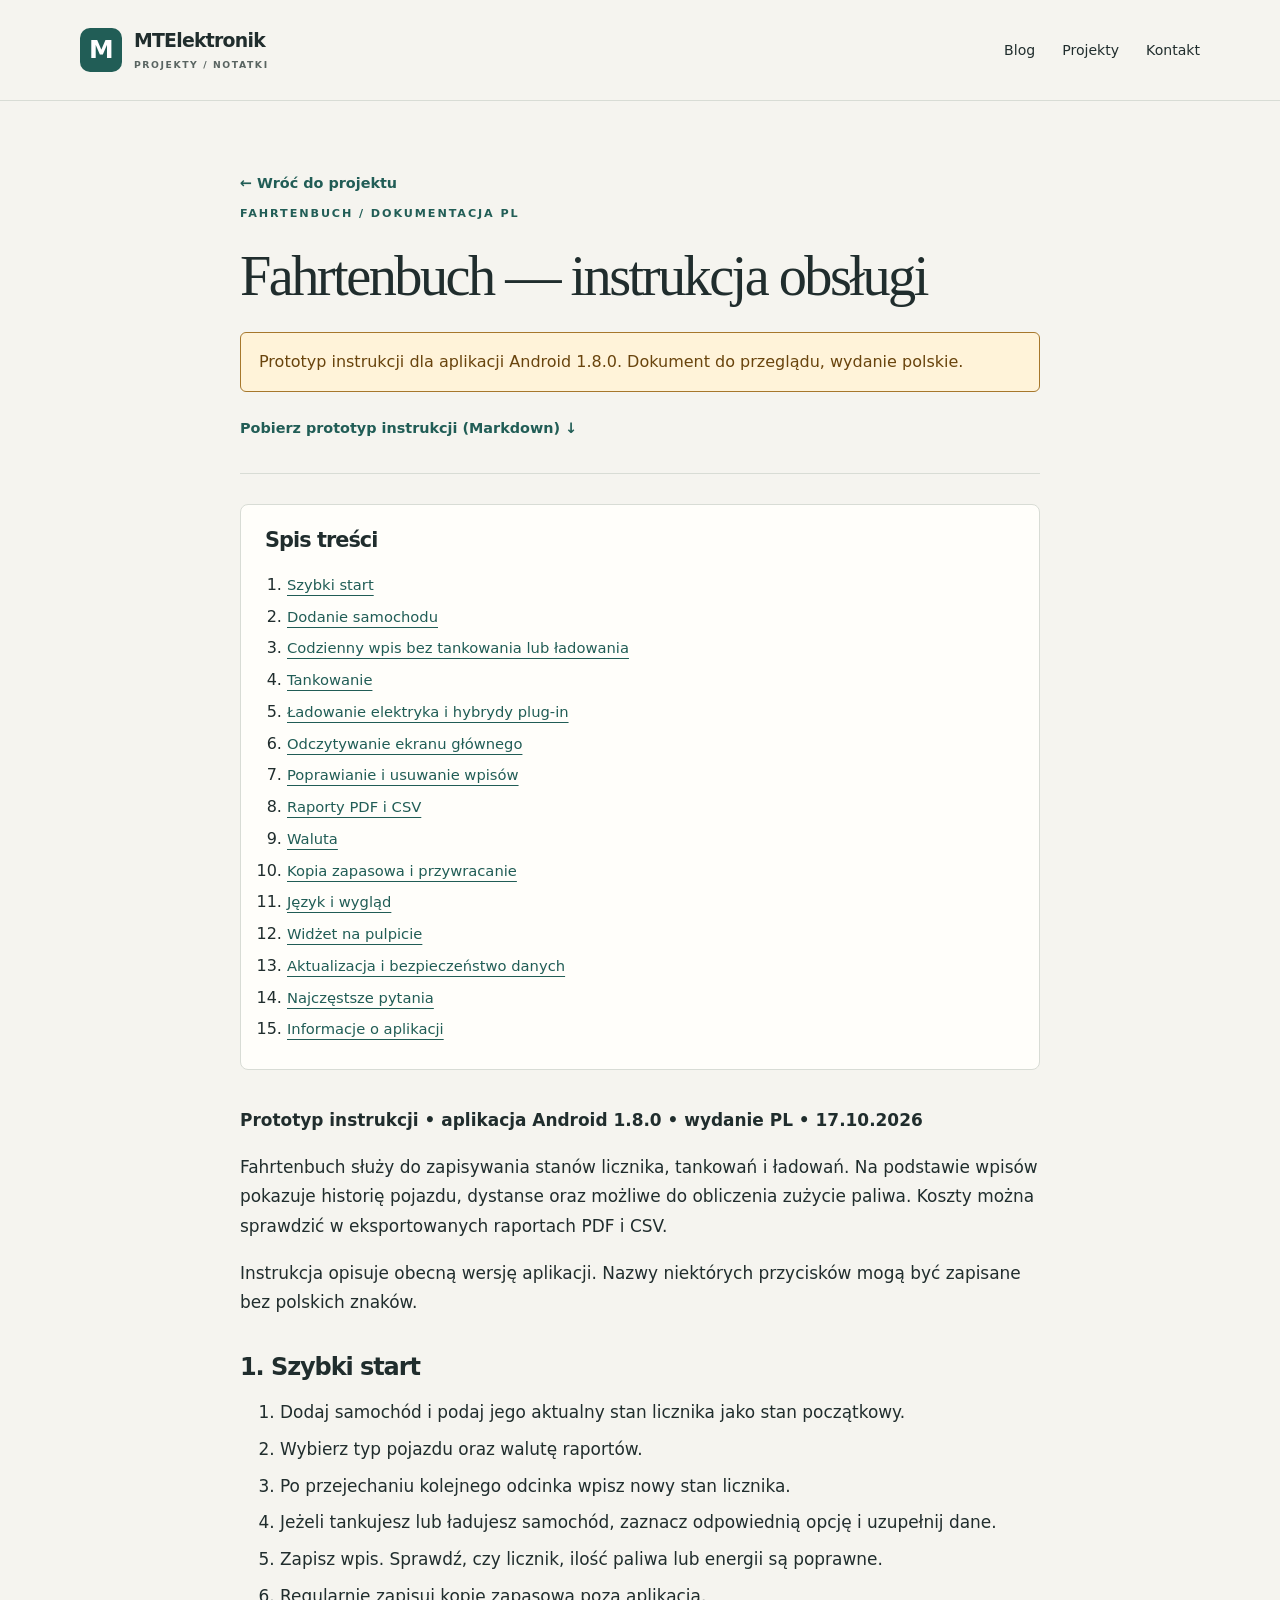
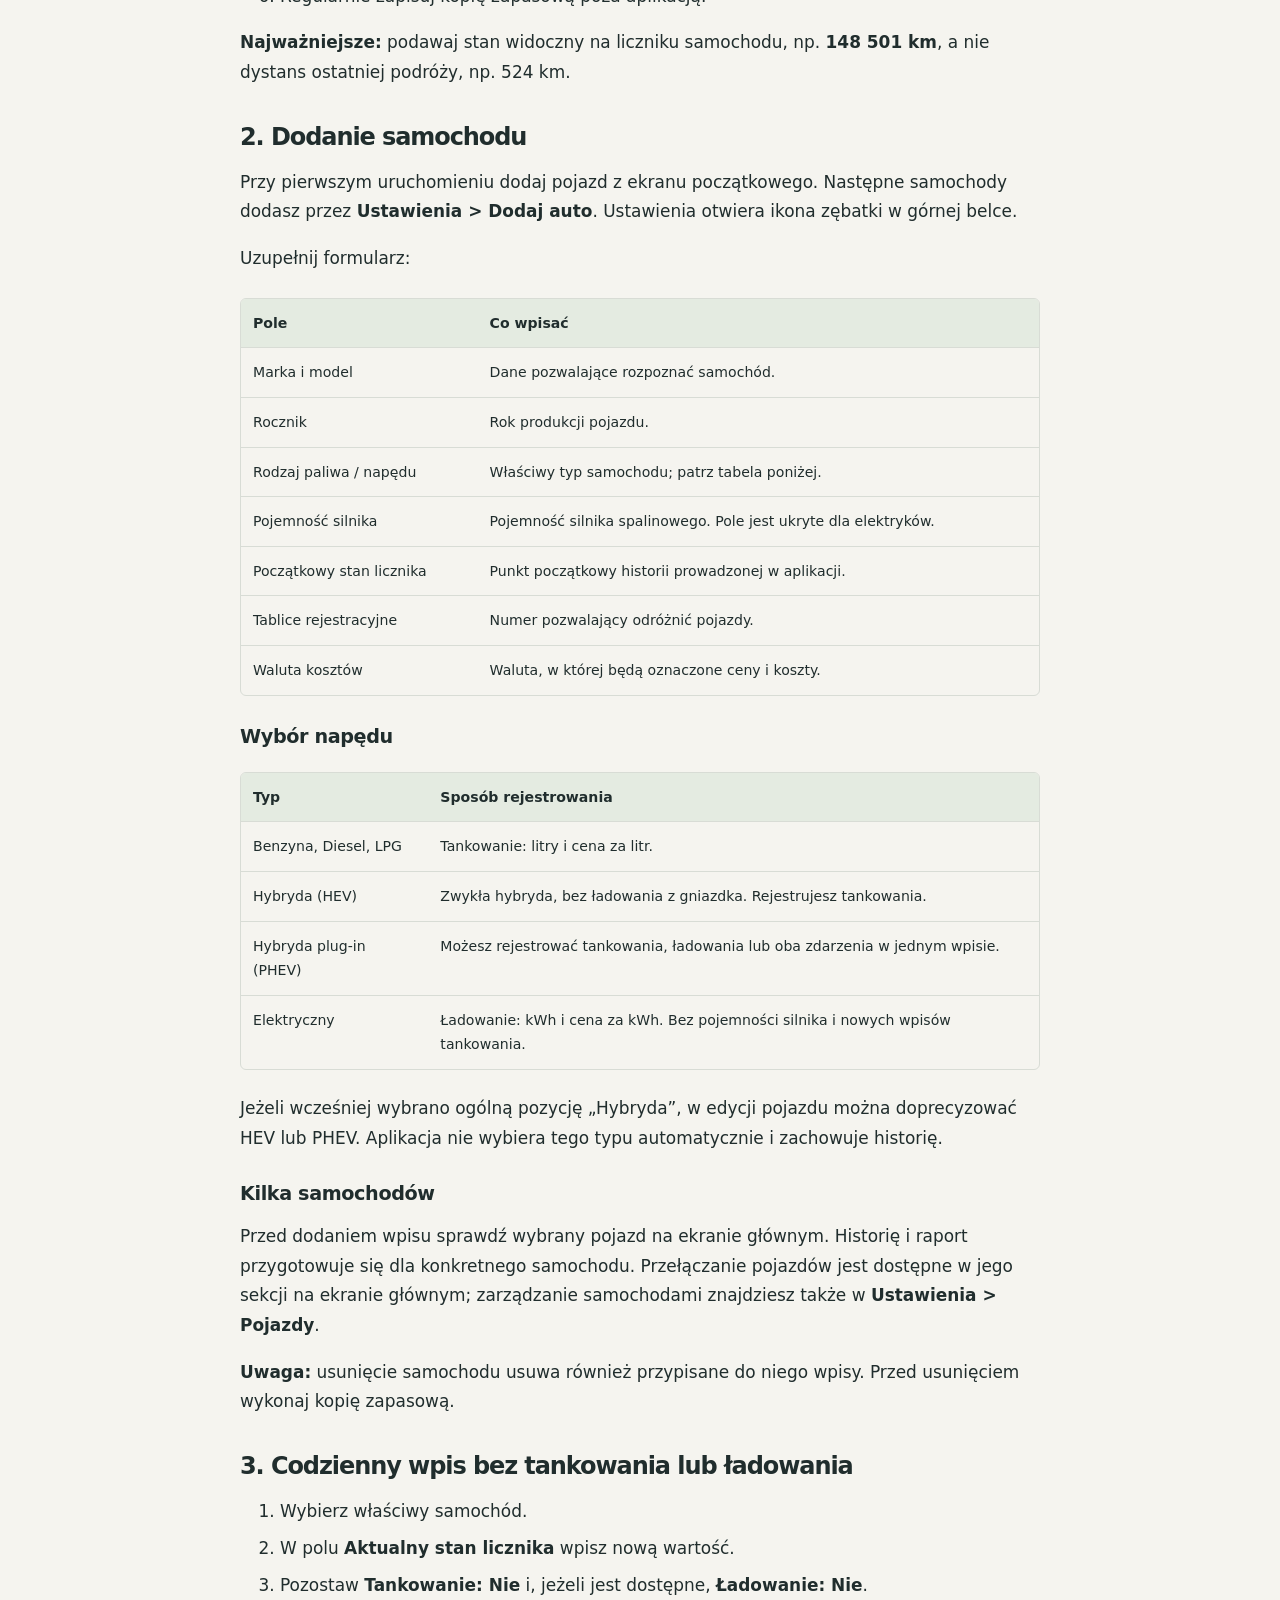
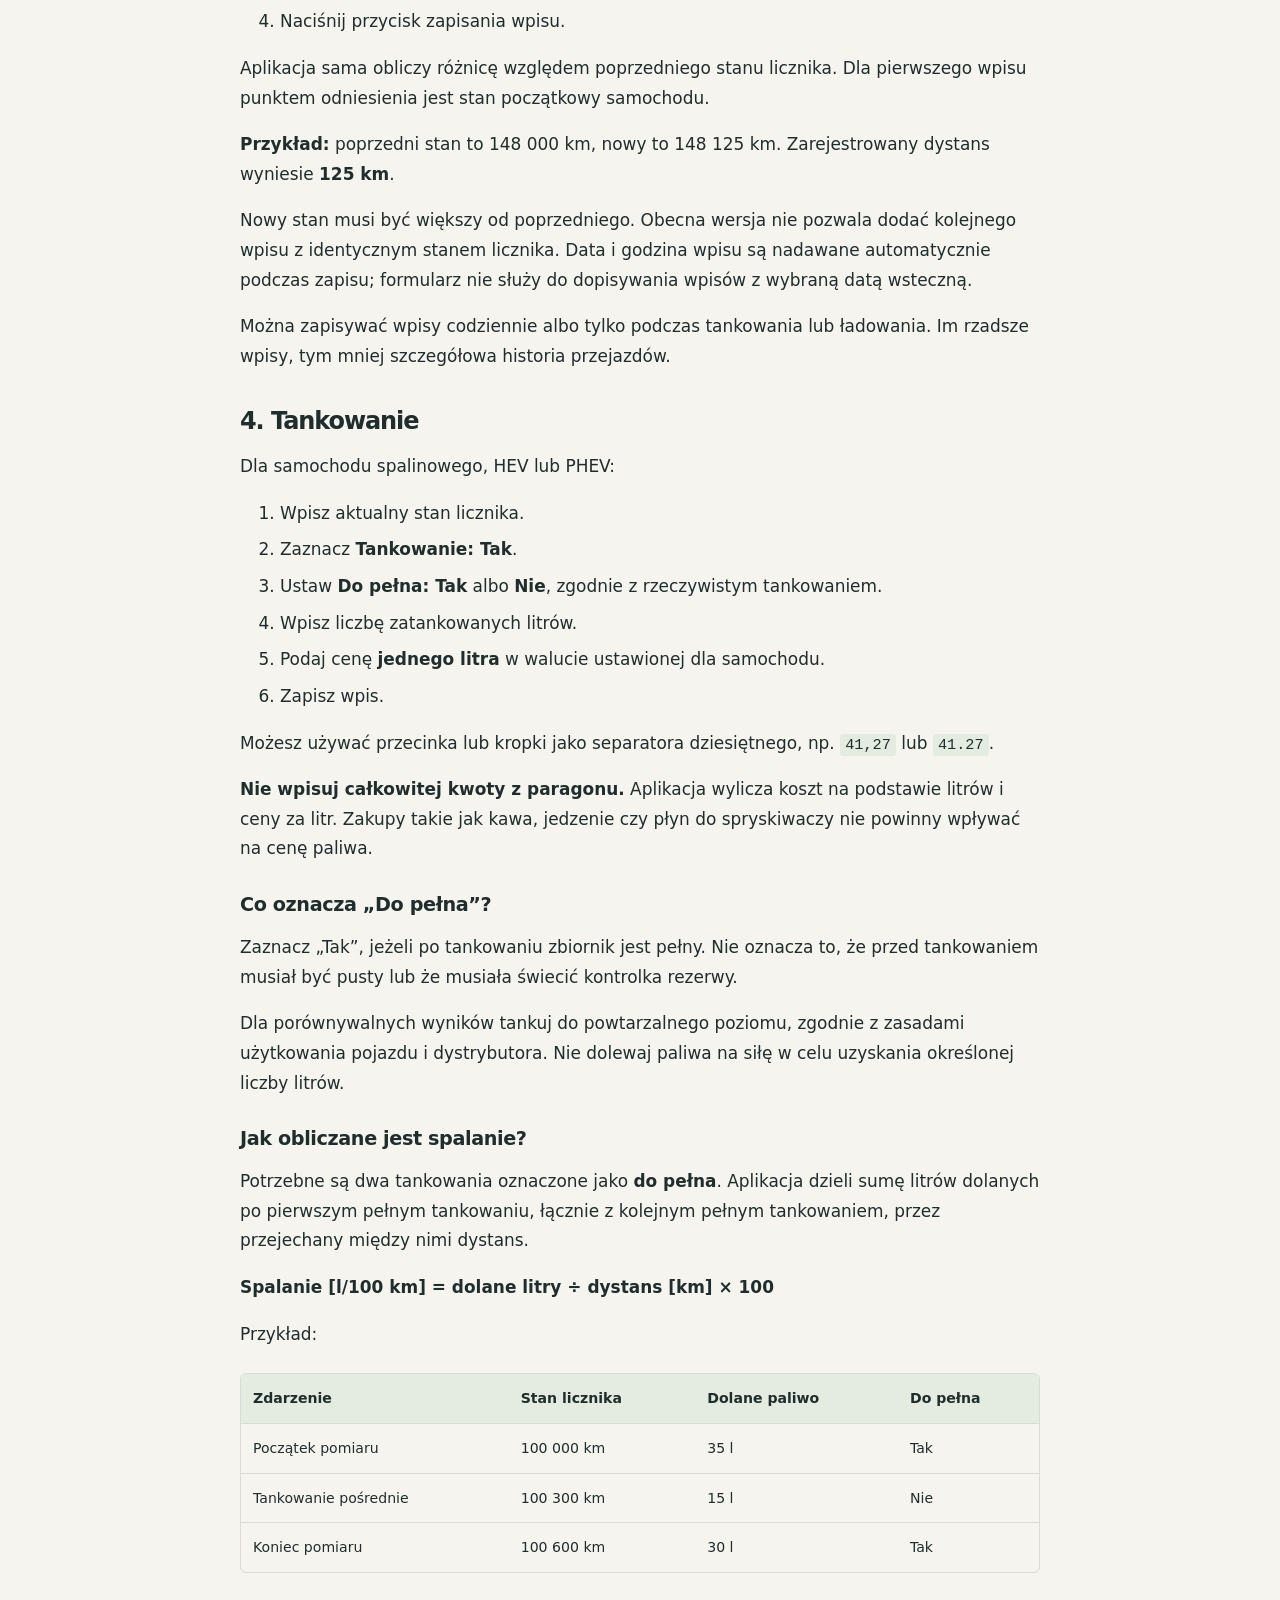
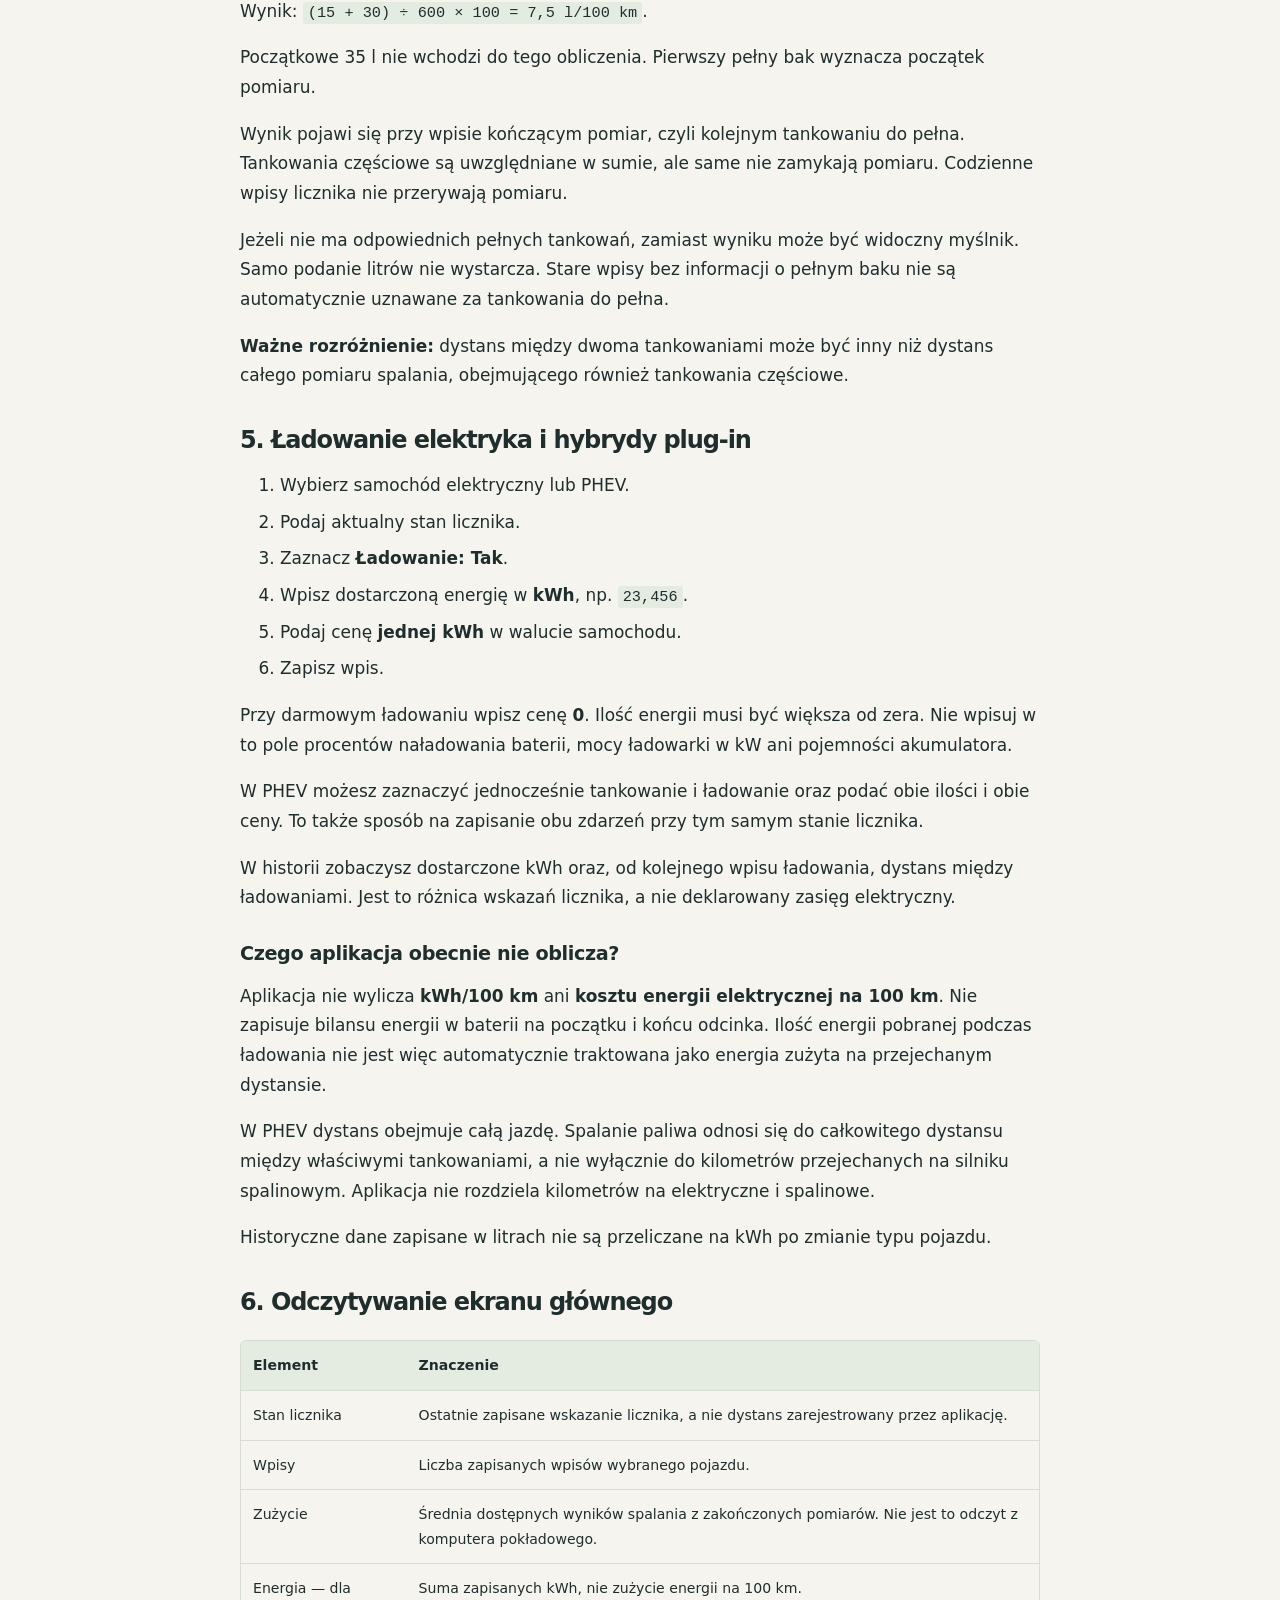
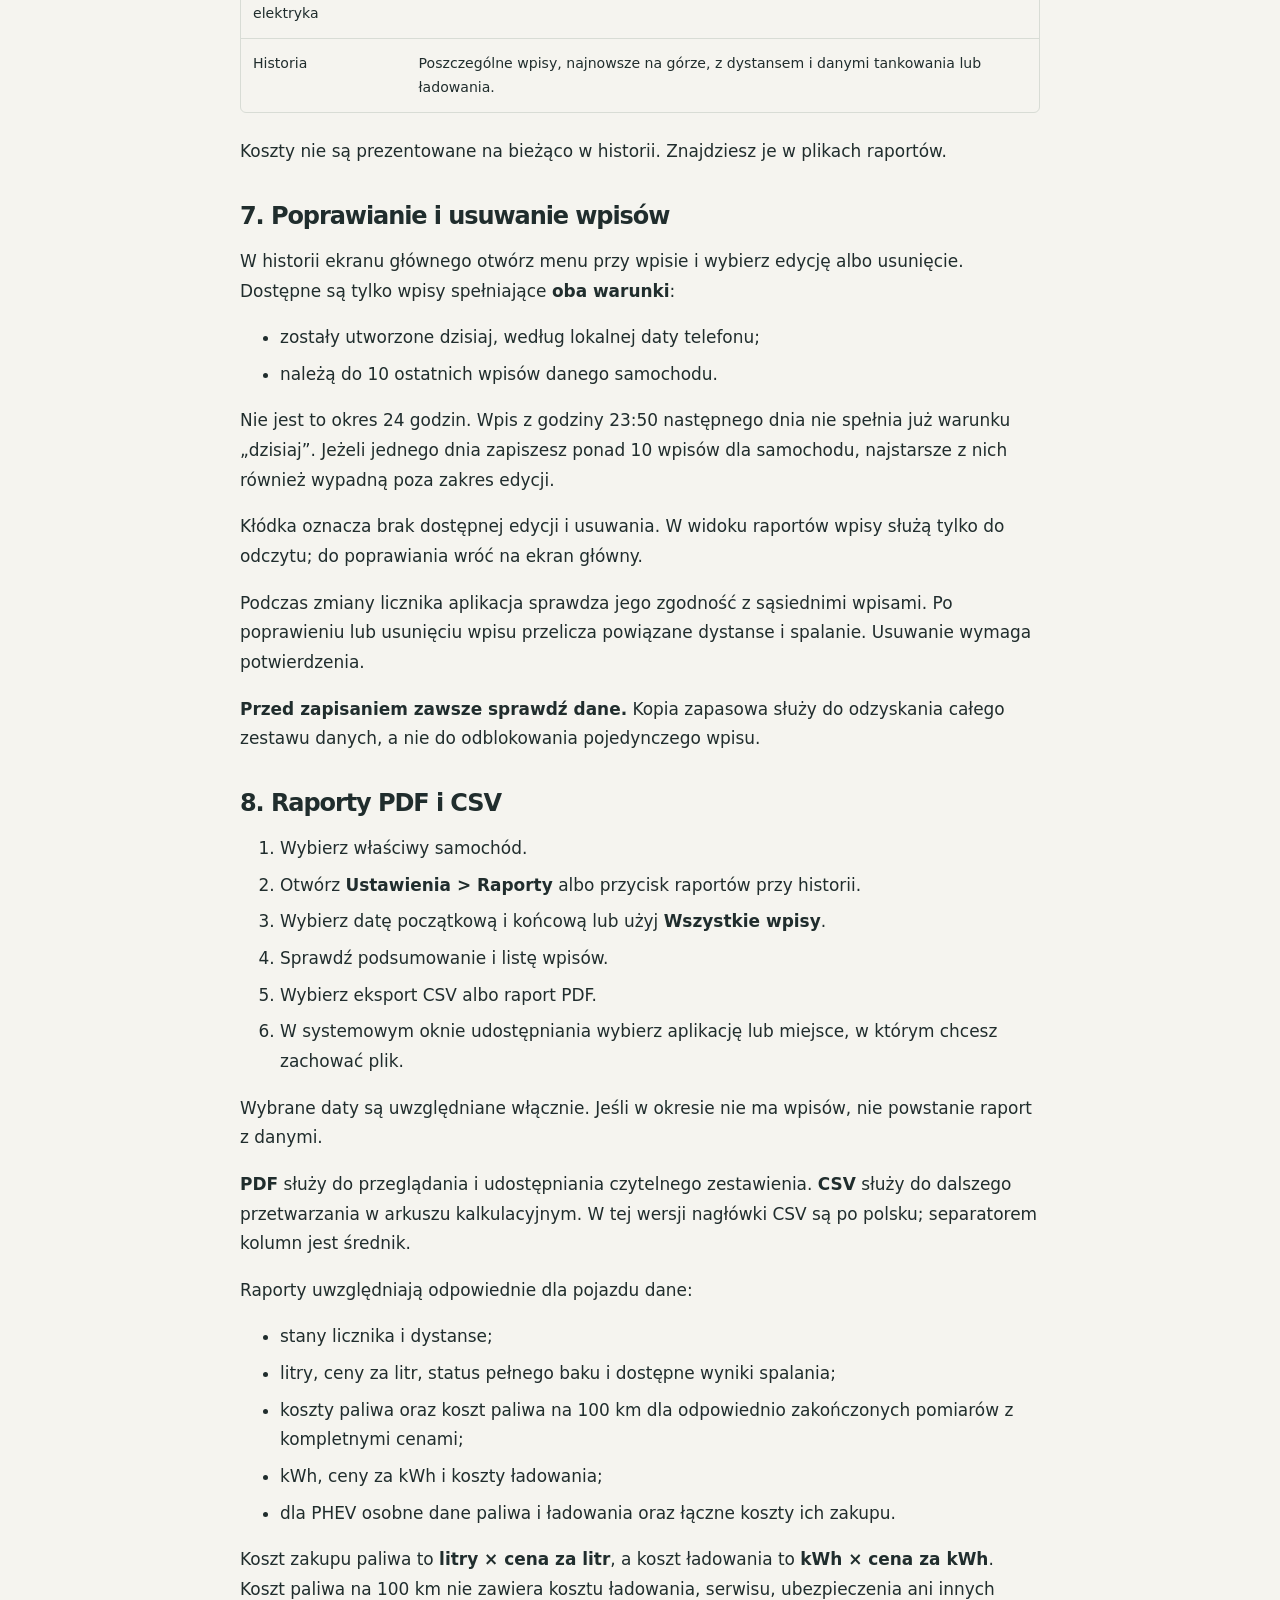
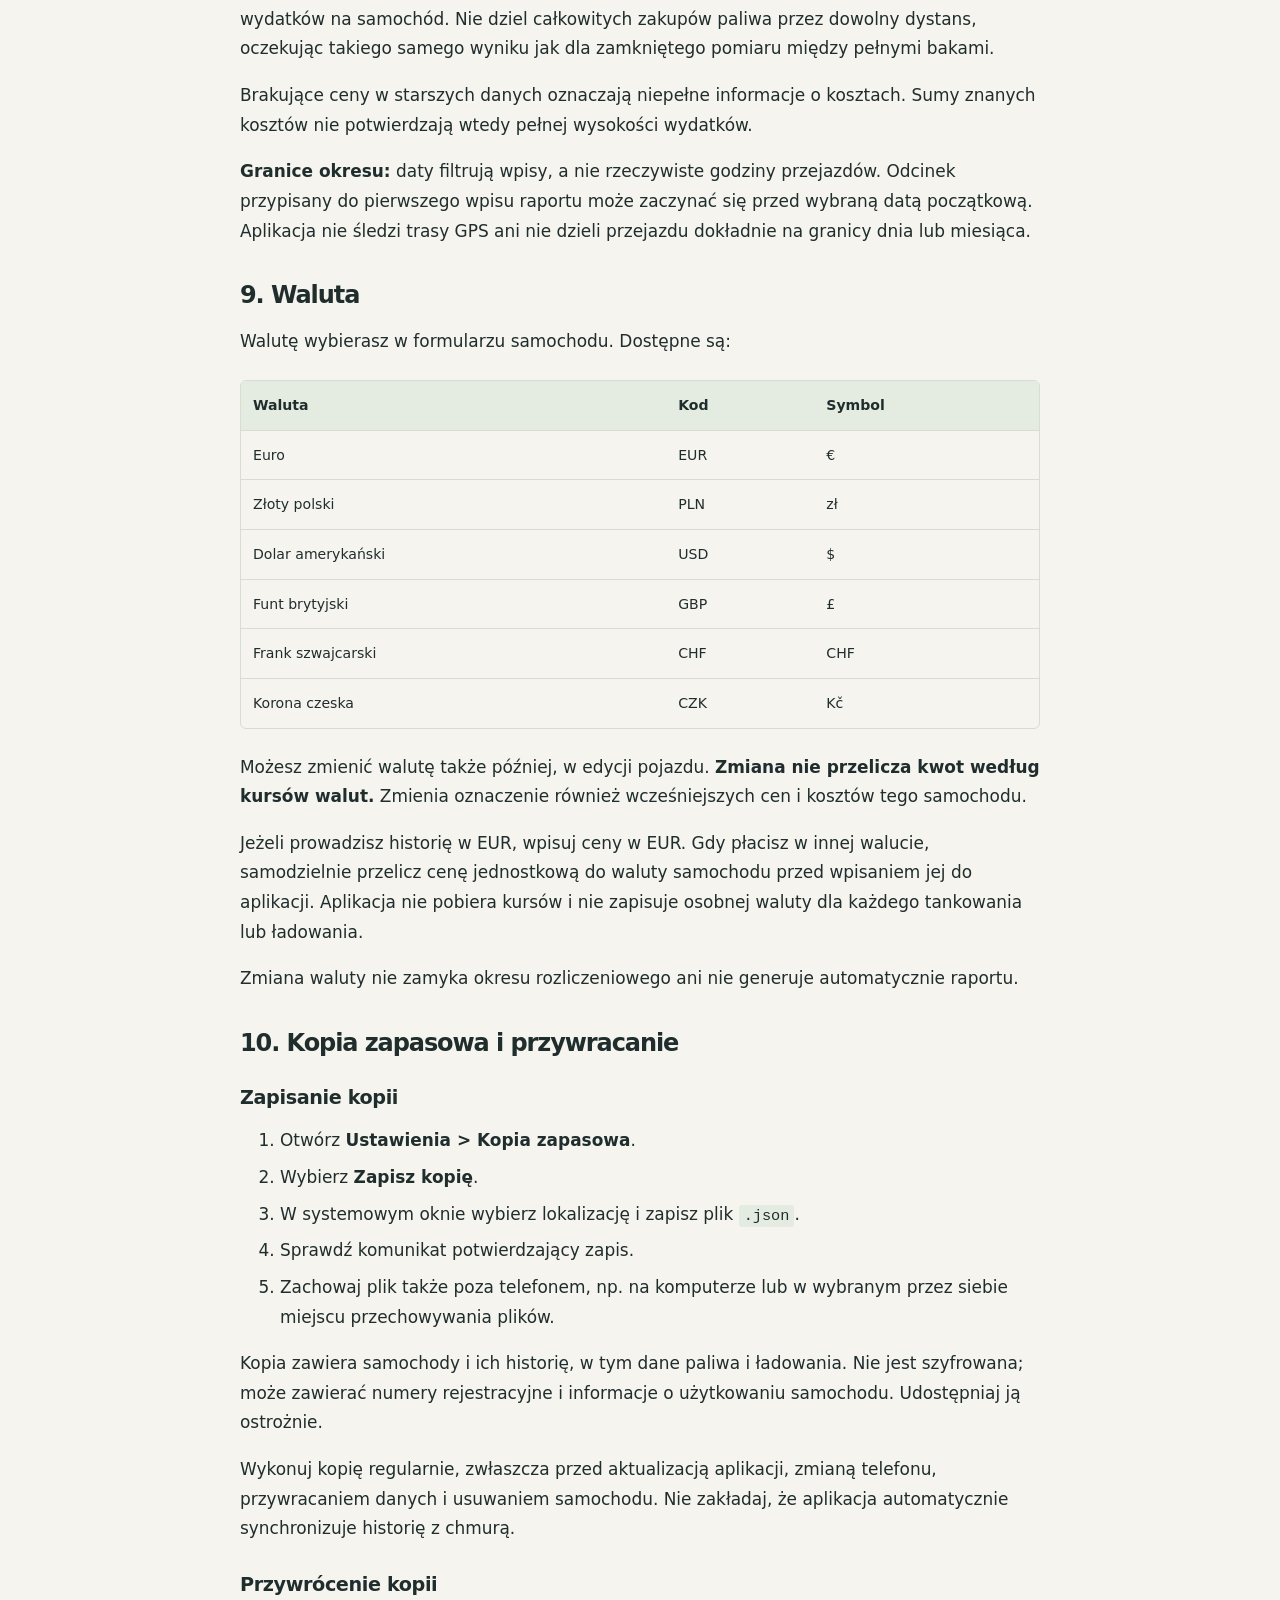
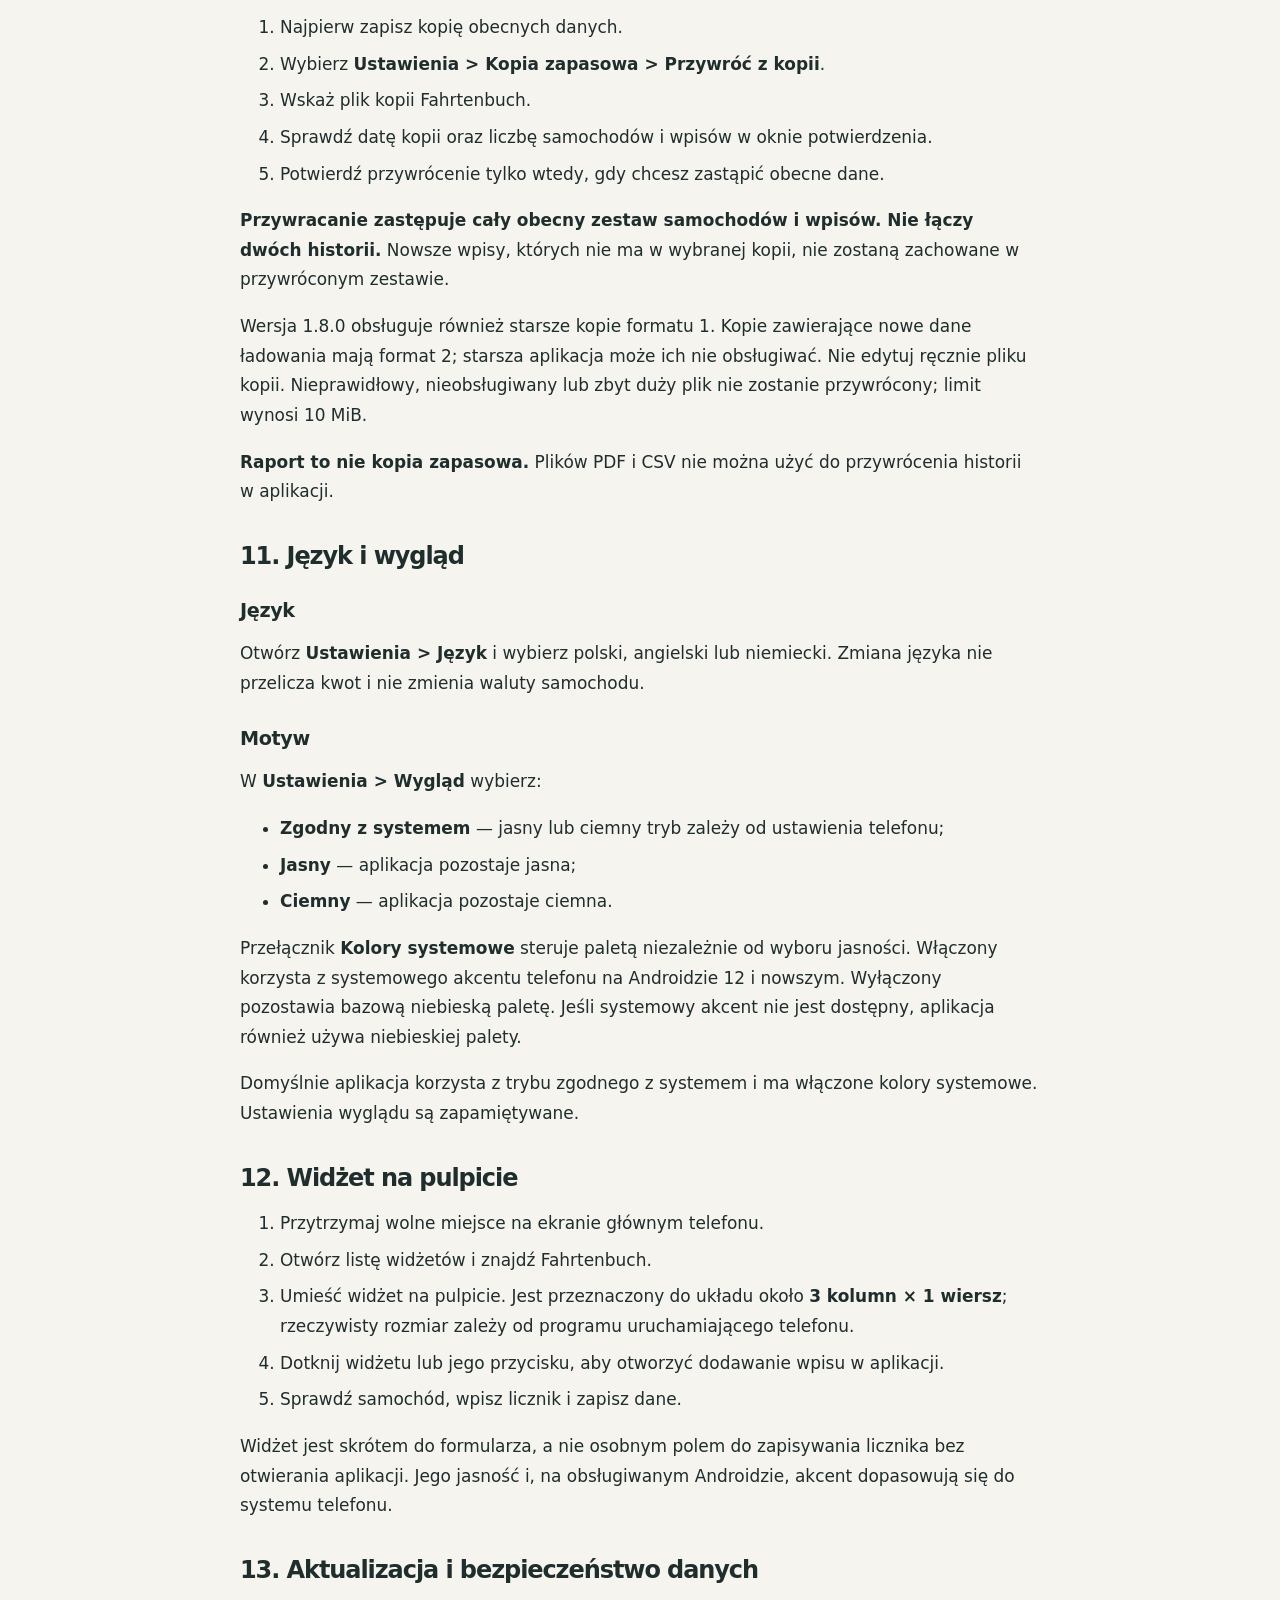
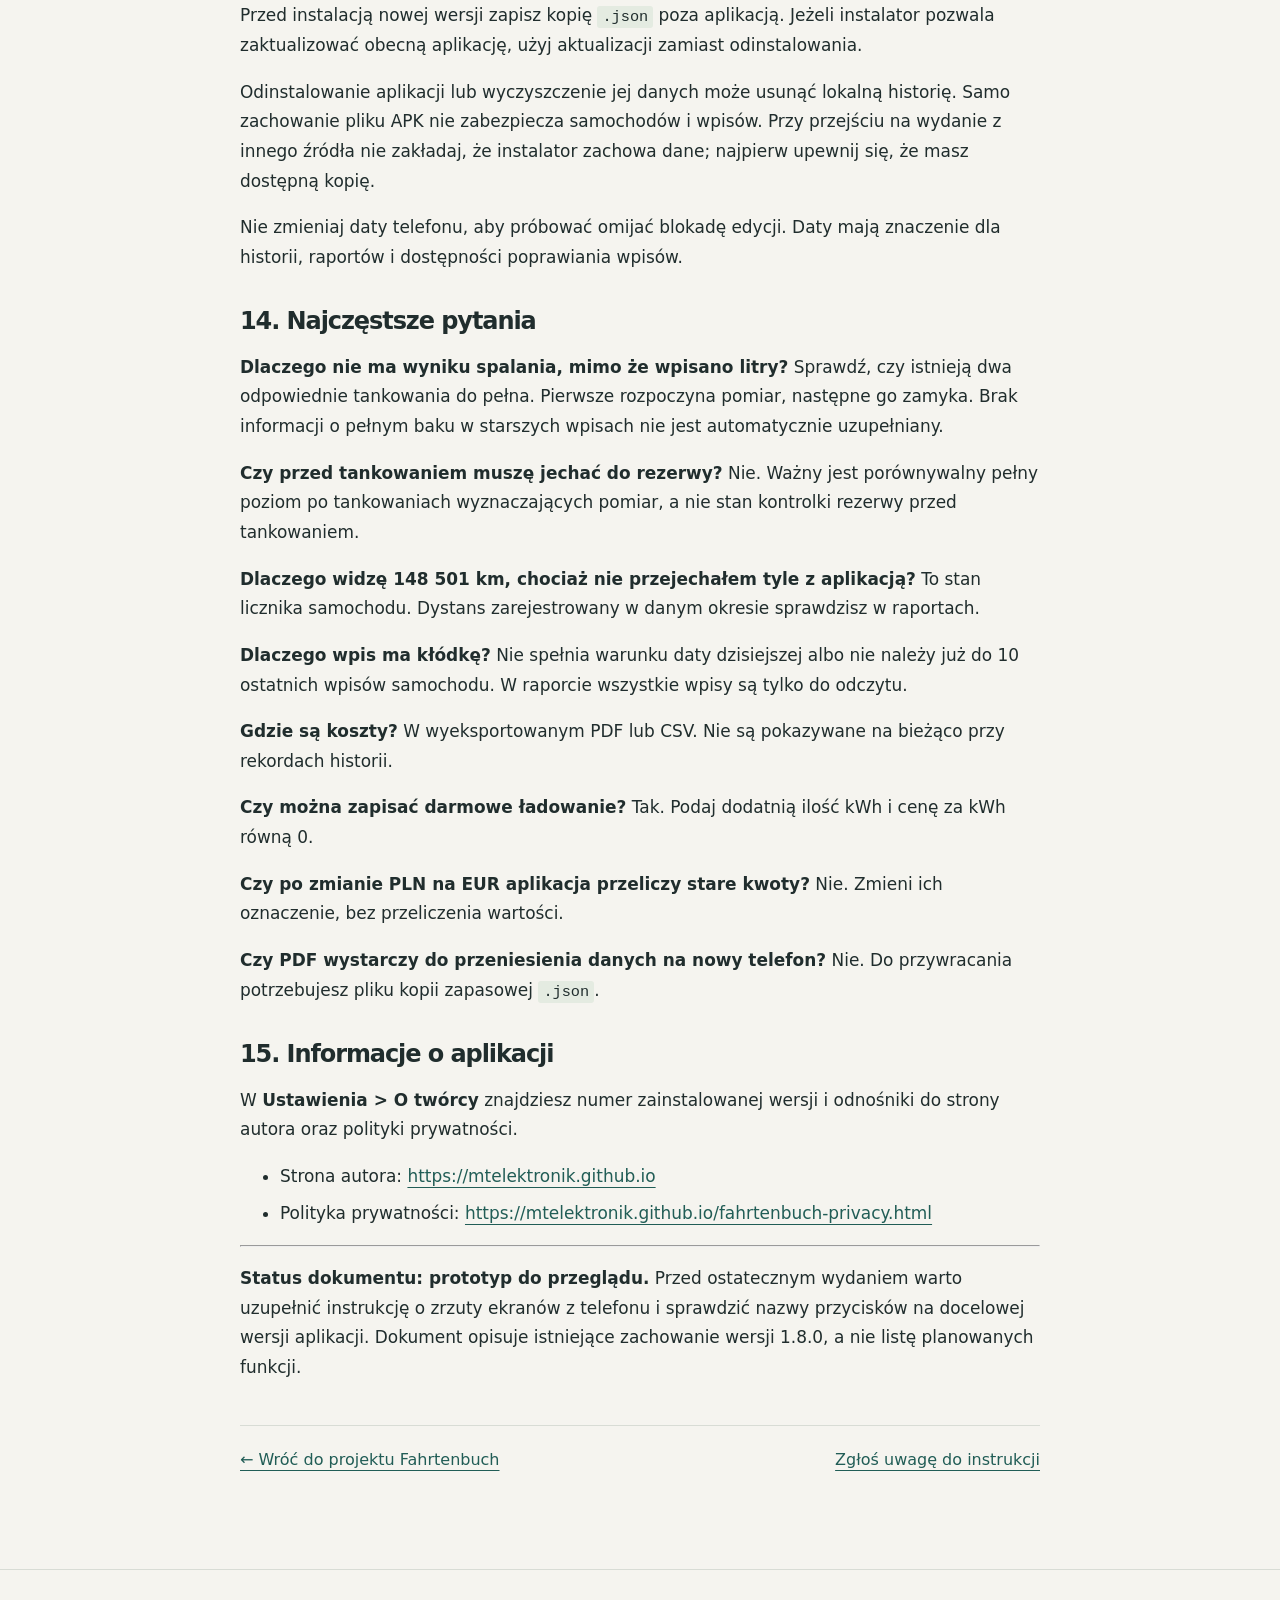
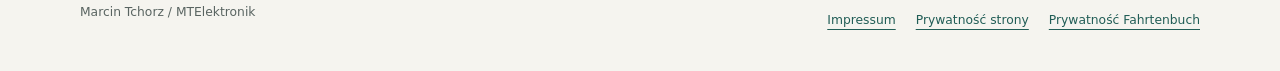
==== fahrtenbuch-instrukcja.html @ 9c3e5bca "Add Fahrtenbuch prototype user guide and Google Play announcement" ====
<!doctype html>
<html lang="pl"><head><meta charset="utf-8"><meta name="viewport" content="width=device-width,initial-scale=1"><title>Fahrtenbuch — instrukcja obsługi 1.8.0 (prototyp) | MTElektronik</title><meta name="description" content="Prototyp polskiej instrukcji obsługi Fahrtenbuch 1.8.0: pojazdy, tankowania, ładowania, raporty CSV/PDF i kopie zapasowe."><link rel="canonical" href="https://mtelektronik.github.io/fahrtenbuch-instrukcja.html"><link rel="icon" href="assets/favicon.svg" type="image/svg+xml"><link rel="stylesheet" href="assets/style.css"></head><body><a class="skip" href="#main">Przejdź do treści</a><header class="header"><div class="wrap nav"><a class="brand" href="index.html"><span class="mark" aria-hidden="true">M</span><span>MTElektronik<span class="brand-caption">PROJEKTY / NOTATKI</span></span></a><nav aria-label="Nawigacja główna"><a href="index.html#blog">Blog</a><a href="index.html#projects">Projekty</a><a href="index.html#contact">Kontakt</a></nav></div></header><main id="main" class="wrap article manual"><header class="article-header"><a class="text-link" href="index.html#projects">← Wróć do projektu</a><p class="eyebrow">FAHRTENBUCH / DOKUMENTACJA PL</p><h1>Fahrtenbuch — instrukcja obsługi</h1><p class="notice">Prototyp instrukcji dla aplikacji Android 1.8.0. Dokument do przeglądu, wydanie polskie.</p><a class="text-link" download href="docs/fahrtenbuch-instrukcja-prototyp-1.8.0.md">Pobierz prototyp instrukcji (Markdown) ↓</a></header><nav class="manual-toc" aria-label="Spis treści"><h2>Spis treści</h2><ol><li><a href="#manual-section-1">Szybki start</a></li><li><a href="#manual-section-2">Dodanie samochodu</a></li><li><a href="#manual-section-5">Codzienny wpis bez tankowania lub ładowania</a></li><li><a href="#manual-section-6">Tankowanie</a></li><li><a href="#manual-section-9">Ładowanie elektryka i hybrydy plug-in</a></li><li><a href="#manual-section-11">Odczytywanie ekranu głównego</a></li><li><a href="#manual-section-12">Poprawianie i usuwanie wpisów</a></li><li><a href="#manual-section-13">Raporty PDF i CSV</a></li><li><a href="#manual-section-14">Waluta</a></li><li><a href="#manual-section-15">Kopia zapasowa i przywracanie</a></li><li><a href="#manual-section-18">Język i wygląd</a></li><li><a href="#manual-section-21">Widżet na pulpicie</a></li><li><a href="#manual-section-22">Aktualizacja i bezpieczeństwo danych</a></li><li><a href="#manual-section-23">Najczęstsze pytania</a></li><li><a href="#manual-section-24">Informacje o aplikacji</a></li></ol></nav><article class="article-body"><p><strong>Prototyp instrukcji • aplikacja Android 1.8.0 • wydanie PL • 17.10.2026</strong></p>
<p>Fahrtenbuch służy do zapisywania stanów licznika, tankowań i ładowań. Na podstawie wpisów pokazuje historię pojazdu, dystanse oraz możliwe do obliczenia zużycie paliwa. Koszty można sprawdzić w eksportowanych raportach PDF i CSV.</p>
<p>Instrukcja opisuje obecną wersję aplikacji. Nazwy niektórych przycisków mogą być zapisane bez polskich znaków.</p>
<h2 id="manual-section-1">1. Szybki start</h2>
<ol><li>Dodaj samochód i podaj jego aktualny stan licznika jako stan początkowy.</li><li>Wybierz typ pojazdu oraz walutę raportów.</li><li>Po przejechaniu kolejnego odcinka wpisz nowy stan licznika.</li><li>Jeżeli tankujesz lub ładujesz samochód, zaznacz odpowiednią opcję i uzupełnij dane.</li><li>Zapisz wpis. Sprawdź, czy licznik, ilość paliwa lub energii są poprawne.</li><li>Regularnie zapisuj kopię zapasową poza aplikacją.</li></ol>
<p><strong>Najważniejsze:</strong> podawaj stan widoczny na liczniku samochodu, np. <strong>148 501 km</strong>, a nie dystans ostatniej podróży, np. 524 km.</p>
<h2 id="manual-section-2">2. Dodanie samochodu</h2>
<p>Przy pierwszym uruchomieniu dodaj pojazd z ekranu początkowego. Następne samochody dodasz przez <strong>Ustawienia &gt; Dodaj auto</strong>. Ustawienia otwiera ikona zębatki w górnej belce.</p>
<p>Uzupełnij formularz:</p>
<div class="table-scroll" role="region" tabindex="0" aria-label="Tabela instrukcji"><table><thead><tr><th scope="col">Pole</th><th scope="col">Co wpisać</th></tr></thead><tbody><tr><td>Marka i model</td><td>Dane pozwalające rozpoznać samochód.</td></tr><tr><td>Rocznik</td><td>Rok produkcji pojazdu.</td></tr><tr><td>Rodzaj paliwa / napędu</td><td>Właściwy typ samochodu; patrz tabela poniżej.</td></tr><tr><td>Pojemność silnika</td><td>Pojemność silnika spalinowego. Pole jest ukryte dla elektryków.</td></tr><tr><td>Początkowy stan licznika</td><td>Punkt początkowy historii prowadzonej w aplikacji.</td></tr><tr><td>Tablice rejestracyjne</td><td>Numer pozwalający odróżnić pojazdy.</td></tr><tr><td>Waluta kosztów</td><td>Waluta, w której będą oznaczone ceny i koszty.</td></tr></tbody></table></div>
<h3 id="manual-section-3">Wybór napędu</h3>
<div class="table-scroll" role="region" tabindex="0" aria-label="Tabela instrukcji"><table><thead><tr><th scope="col">Typ</th><th scope="col">Sposób rejestrowania</th></tr></thead><tbody><tr><td>Benzyna, Diesel, LPG</td><td>Tankowanie: litry i cena za litr.</td></tr><tr><td>Hybryda (HEV)</td><td>Zwykła hybryda, bez ładowania z gniazdka. Rejestrujesz tankowania.</td></tr><tr><td>Hybryda plug-in (PHEV)</td><td>Możesz rejestrować tankowania, ładowania lub oba zdarzenia w jednym wpisie.</td></tr><tr><td>Elektryczny</td><td>Ładowanie: kWh i cena za kWh. Bez pojemności silnika i nowych wpisów tankowania.</td></tr></tbody></table></div>
<p>Jeżeli wcześniej wybrano ogólną pozycję „Hybryda”, w edycji pojazdu można doprecyzować HEV lub PHEV. Aplikacja nie wybiera tego typu automatycznie i zachowuje historię.</p>
<h3 id="manual-section-4">Kilka samochodów</h3>
<p>Przed dodaniem wpisu sprawdź wybrany pojazd na ekranie głównym. Historię i raport przygotowuje się dla konkretnego samochodu. Przełączanie pojazdów jest dostępne w jego sekcji na ekranie głównym; zarządzanie samochodami znajdziesz także w <strong>Ustawienia &gt; Pojazdy</strong>.</p>
<p><strong>Uwaga:</strong> usunięcie samochodu usuwa również przypisane do niego wpisy. Przed usunięciem wykonaj kopię zapasową.</p>
<h2 id="manual-section-5">3. Codzienny wpis bez tankowania lub ładowania</h2>
<ol><li>Wybierz właściwy samochód.</li><li>W polu <strong>Aktualny stan licznika</strong> wpisz nową wartość.</li><li>Pozostaw <strong>Tankowanie: Nie</strong> i, jeżeli jest dostępne, <strong>Ładowanie: Nie</strong>.</li><li>Naciśnij przycisk zapisania wpisu.</li></ol>
<p>Aplikacja sama obliczy różnicę względem poprzedniego stanu licznika. Dla pierwszego wpisu punktem odniesienia jest stan początkowy samochodu.</p>
<p><strong>Przykład:</strong> poprzedni stan to 148 000 km, nowy to 148 125 km. Zarejestrowany dystans wyniesie <strong>125 km</strong>.</p>
<p>Nowy stan musi być większy od poprzedniego. Obecna wersja nie pozwala dodać kolejnego wpisu z identycznym stanem licznika. Data i godzina wpisu są nadawane automatycznie podczas zapisu; formularz nie służy do dopisywania wpisów z wybraną datą wsteczną.</p>
<p>Można zapisywać wpisy codziennie albo tylko podczas tankowania lub ładowania. Im rzadsze wpisy, tym mniej szczegółowa historia przejazdów.</p>
<h2 id="manual-section-6">4. Tankowanie</h2>
<p>Dla samochodu spalinowego, HEV lub PHEV:</p>
<ol><li>Wpisz aktualny stan licznika.</li><li>Zaznacz <strong>Tankowanie: Tak</strong>.</li><li>Ustaw <strong>Do pełna: Tak</strong> albo <strong>Nie</strong>, zgodnie z rzeczywistym tankowaniem.</li><li>Wpisz liczbę zatankowanych litrów.</li><li>Podaj cenę <strong>jednego litra</strong> w walucie ustawionej dla samochodu.</li><li>Zapisz wpis.</li></ol>
<p>Możesz używać przecinka lub kropki jako separatora dziesiętnego, np. <code>41,27</code> lub <code>41.27</code>.</p>
<p><strong>Nie wpisuj całkowitej kwoty z paragonu.</strong> Aplikacja wylicza koszt na podstawie litrów i ceny za litr. Zakupy takie jak kawa, jedzenie czy płyn do spryskiwaczy nie powinny wpływać na cenę paliwa.</p>
<h3 id="manual-section-7">Co oznacza „Do pełna”?</h3>
<p>Zaznacz „Tak”, jeżeli po tankowaniu zbiornik jest pełny. Nie oznacza to, że przed tankowaniem musiał być pusty lub że musiała świecić kontrolka rezerwy.</p>
<p>Dla porównywalnych wyników tankuj do powtarzalnego poziomu, zgodnie z zasadami użytkowania pojazdu i dystrybutora. Nie dolewaj paliwa na siłę w celu uzyskania określonej liczby litrów.</p>
<h3 id="manual-section-8">Jak obliczane jest spalanie?</h3>
<p>Potrzebne są dwa tankowania oznaczone jako <strong>do pełna</strong>. Aplikacja dzieli sumę litrów dolanych po pierwszym pełnym tankowaniu, łącznie z kolejnym pełnym tankowaniem, przez przejechany między nimi dystans.</p>
<p><strong>Spalanie [l/100 km] = dolane litry ÷ dystans [km] × 100</strong></p>
<p>Przykład:</p>
<div class="table-scroll" role="region" tabindex="0" aria-label="Tabela instrukcji"><table><thead><tr><th scope="col">Zdarzenie</th><th scope="col">Stan licznika</th><th scope="col">Dolane paliwo</th><th scope="col">Do pełna</th></tr></thead><tbody><tr><td>Początek pomiaru</td><td>100 000 km</td><td>35 l</td><td>Tak</td></tr><tr><td>Tankowanie pośrednie</td><td>100 300 km</td><td>15 l</td><td>Nie</td></tr><tr><td>Koniec pomiaru</td><td>100 600 km</td><td>30 l</td><td>Tak</td></tr></tbody></table></div>
<p>Wynik: <code>(15 + 30) ÷ 600 × 100 = 7,5 l/100 km</code>.</p>
<p>Początkowe 35 l nie wchodzi do tego obliczenia. Pierwszy pełny bak wyznacza początek pomiaru.</p>
<p>Wynik pojawi się przy wpisie kończącym pomiar, czyli kolejnym tankowaniu do pełna. Tankowania częściowe są uwzględniane w sumie, ale same nie zamykają pomiaru. Codzienne wpisy licznika nie przerywają pomiaru.</p>
<p>Jeżeli nie ma odpowiednich pełnych tankowań, zamiast wyniku może być widoczny myślnik. Samo podanie litrów nie wystarcza. Stare wpisy bez informacji o pełnym baku nie są automatycznie uznawane za tankowania do pełna.</p>
<p><strong>Ważne rozróżnienie:</strong> dystans między dwoma tankowaniami może być inny niż dystans całego pomiaru spalania, obejmującego również tankowania częściowe.</p>
<h2 id="manual-section-9">5. Ładowanie elektryka i hybrydy plug-in</h2>
<ol><li>Wybierz samochód elektryczny lub PHEV.</li><li>Podaj aktualny stan licznika.</li><li>Zaznacz <strong>Ładowanie: Tak</strong>.</li><li>Wpisz dostarczoną energię w <strong>kWh</strong>, np. <code>23,456</code>.</li><li>Podaj cenę <strong>jednej kWh</strong> w walucie samochodu.</li><li>Zapisz wpis.</li></ol>
<p>Przy darmowym ładowaniu wpisz cenę <strong>0</strong>. Ilość energii musi być większa od zera. Nie wpisuj w to pole procentów naładowania baterii, mocy ładowarki w kW ani pojemności akumulatora.</p>
<p>W PHEV możesz zaznaczyć jednocześnie tankowanie i ładowanie oraz podać obie ilości i obie ceny. To także sposób na zapisanie obu zdarzeń przy tym samym stanie licznika.</p>
<p>W historii zobaczysz dostarczone kWh oraz, od kolejnego wpisu ładowania, dystans między ładowaniami. Jest to różnica wskazań licznika, a nie deklarowany zasięg elektryczny.</p>
<h3 id="manual-section-10">Czego aplikacja obecnie nie oblicza?</h3>
<p>Aplikacja nie wylicza <strong>kWh/100 km</strong> ani <strong>kosztu energii elektrycznej na 100 km</strong>. Nie zapisuje bilansu energii w baterii na początku i końcu odcinka. Ilość energii pobranej podczas ładowania nie jest więc automatycznie traktowana jako energia zużyta na przejechanym dystansie.</p>
<p>W PHEV dystans obejmuje całą jazdę. Spalanie paliwa odnosi się do całkowitego dystansu między właściwymi tankowaniami, a nie wyłącznie do kilometrów przejechanych na silniku spalinowym. Aplikacja nie rozdziela kilometrów na elektryczne i spalinowe.</p>
<p>Historyczne dane zapisane w litrach nie są przeliczane na kWh po zmianie typu pojazdu.</p>
<h2 id="manual-section-11">6. Odczytywanie ekranu głównego</h2>
<div class="table-scroll" role="region" tabindex="0" aria-label="Tabela instrukcji"><table><thead><tr><th scope="col">Element</th><th scope="col">Znaczenie</th></tr></thead><tbody><tr><td>Stan licznika</td><td>Ostatnie zapisane wskazanie licznika, a nie dystans zarejestrowany przez aplikację.</td></tr><tr><td>Wpisy</td><td>Liczba zapisanych wpisów wybranego pojazdu.</td></tr><tr><td>Zużycie</td><td>Średnia dostępnych wyników spalania z zakończonych pomiarów. Nie jest to odczyt z komputera pokładowego.</td></tr><tr><td>Energia — dla elektryka</td><td>Suma zapisanych kWh, nie zużycie energii na 100 km.</td></tr><tr><td>Historia</td><td>Poszczególne wpisy, najnowsze na górze, z dystansem i danymi tankowania lub ładowania.</td></tr></tbody></table></div>
<p>Koszty nie są prezentowane na bieżąco w historii. Znajdziesz je w plikach raportów.</p>
<h2 id="manual-section-12">7. Poprawianie i usuwanie wpisów</h2>
<p>W historii ekranu głównego otwórz menu przy wpisie i wybierz edycję albo usunięcie. Dostępne są tylko wpisy spełniające <strong>oba warunki</strong>:</p>
<ul><li>zostały utworzone dzisiaj, według lokalnej daty telefonu;</li><li>należą do 10 ostatnich wpisów danego samochodu.</li></ul>
<p>Nie jest to okres 24 godzin. Wpis z godziny 23:50 następnego dnia nie spełnia już warunku „dzisiaj”. Jeżeli jednego dnia zapiszesz ponad 10 wpisów dla samochodu, najstarsze z nich również wypadną poza zakres edycji.</p>
<p>Kłódka oznacza brak dostępnej edycji i usuwania. W widoku raportów wpisy służą tylko do odczytu; do poprawiania wróć na ekran główny.</p>
<p>Podczas zmiany licznika aplikacja sprawdza jego zgodność z sąsiednimi wpisami. Po poprawieniu lub usunięciu wpisu przelicza powiązane dystanse i spalanie. Usuwanie wymaga potwierdzenia.</p>
<p><strong>Przed zapisaniem zawsze sprawdź dane.</strong> Kopia zapasowa służy do odzyskania całego zestawu danych, a nie do odblokowania pojedynczego wpisu.</p>
<h2 id="manual-section-13">8. Raporty PDF i CSV</h2>
<ol><li>Wybierz właściwy samochód.</li><li>Otwórz <strong>Ustawienia &gt; Raporty</strong> albo przycisk raportów przy historii.</li><li>Wybierz datę początkową i końcową lub użyj <strong>Wszystkie wpisy</strong>.</li><li>Sprawdź podsumowanie i listę wpisów.</li><li>Wybierz eksport CSV albo raport PDF.</li><li>W systemowym oknie udostępniania wybierz aplikację lub miejsce, w którym chcesz zachować plik.</li></ol>
<p>Wybrane daty są uwzględniane włącznie. Jeśli w okresie nie ma wpisów, nie powstanie raport z danymi.</p>
<p><strong>PDF</strong> służy do przeglądania i udostępniania czytelnego zestawienia. <strong>CSV</strong> służy do dalszego przetwarzania w arkuszu kalkulacyjnym. W tej wersji nagłówki CSV są po polsku; separatorem kolumn jest średnik.</p>
<p>Raporty uwzględniają odpowiednie dla pojazdu dane:</p>
<ul><li>stany licznika i dystanse;</li><li>litry, ceny za litr, status pełnego baku i dostępne wyniki spalania;</li><li>koszty paliwa oraz koszt paliwa na 100 km dla odpowiednio zakończonych pomiarów z kompletnymi cenami;</li><li>kWh, ceny za kWh i koszty ładowania;</li><li>dla PHEV osobne dane paliwa i ładowania oraz łączne koszty ich zakupu.</li></ul>
<p>Koszt zakupu paliwa to <strong>litry × cena za litr</strong>, a koszt ładowania to <strong>kWh × cena za kWh</strong>. Koszt paliwa na 100 km nie zawiera kosztu ładowania, serwisu, ubezpieczenia ani innych wydatków na samochód. Nie dziel całkowitych zakupów paliwa przez dowolny dystans, oczekując takiego samego wyniku jak dla zamkniętego pomiaru między pełnymi bakami.</p>
<p>Brakujące ceny w starszych danych oznaczają niepełne informacje o kosztach. Sumy znanych kosztów nie potwierdzają wtedy pełnej wysokości wydatków.</p>
<p><strong>Granice okresu:</strong> daty filtrują wpisy, a nie rzeczywiste godziny przejazdów. Odcinek przypisany do pierwszego wpisu raportu może zaczynać się przed wybraną datą początkową. Aplikacja nie śledzi trasy GPS ani nie dzieli przejazdu dokładnie na granicy dnia lub miesiąca.</p>
<h2 id="manual-section-14">9. Waluta</h2>
<p>Walutę wybierasz w formularzu samochodu. Dostępne są:</p>
<div class="table-scroll" role="region" tabindex="0" aria-label="Tabela instrukcji"><table><thead><tr><th scope="col">Waluta</th><th scope="col">Kod</th><th scope="col">Symbol</th></tr></thead><tbody><tr><td>Euro</td><td>EUR</td><td>€</td></tr><tr><td>Złoty polski</td><td>PLN</td><td>zł</td></tr><tr><td>Dolar amerykański</td><td>USD</td><td>$</td></tr><tr><td>Funt brytyjski</td><td>GBP</td><td>£</td></tr><tr><td>Frank szwajcarski</td><td>CHF</td><td>CHF</td></tr><tr><td>Korona czeska</td><td>CZK</td><td>Kč</td></tr></tbody></table></div>
<p>Możesz zmienić walutę także później, w edycji pojazdu. <strong>Zmiana nie przelicza kwot według kursów walut.</strong> Zmienia oznaczenie również wcześniejszych cen i kosztów tego samochodu.</p>
<p>Jeżeli prowadzisz historię w EUR, wpisuj ceny w EUR. Gdy płacisz w innej walucie, samodzielnie przelicz cenę jednostkową do waluty samochodu przed wpisaniem jej do aplikacji. Aplikacja nie pobiera kursów i nie zapisuje osobnej waluty dla każdego tankowania lub ładowania.</p>
<p>Zmiana waluty nie zamyka okresu rozliczeniowego ani nie generuje automatycznie raportu.</p>
<h2 id="manual-section-15">10. Kopia zapasowa i przywracanie</h2>
<h3 id="manual-section-16">Zapisanie kopii</h3>
<ol><li>Otwórz <strong>Ustawienia &gt; Kopia zapasowa</strong>.</li><li>Wybierz <strong>Zapisz kopię</strong>.</li><li>W systemowym oknie wybierz lokalizację i zapisz plik <code>.json</code>.</li><li>Sprawdź komunikat potwierdzający zapis.</li><li>Zachowaj plik także poza telefonem, np. na komputerze lub w wybranym przez siebie miejscu przechowywania plików.</li></ol>
<p>Kopia zawiera samochody i ich historię, w tym dane paliwa i ładowania. Nie jest szyfrowana; może zawierać numery rejestracyjne i informacje o użytkowaniu samochodu. Udostępniaj ją ostrożnie.</p>
<p>Wykonuj kopię regularnie, zwłaszcza przed aktualizacją aplikacji, zmianą telefonu, przywracaniem danych i usuwaniem samochodu. Nie zakładaj, że aplikacja automatycznie synchronizuje historię z chmurą.</p>
<h3 id="manual-section-17">Przywrócenie kopii</h3>
<ol><li>Najpierw zapisz kopię obecnych danych.</li><li>Wybierz <strong>Ustawienia &gt; Kopia zapasowa &gt; Przywróć z kopii</strong>.</li><li>Wskaż plik kopii Fahrtenbuch.</li><li>Sprawdź datę kopii oraz liczbę samochodów i wpisów w oknie potwierdzenia.</li><li>Potwierdź przywrócenie tylko wtedy, gdy chcesz zastąpić obecne dane.</li></ol>
<p><strong>Przywracanie zastępuje cały obecny zestaw samochodów i wpisów. Nie łączy dwóch historii.</strong> Nowsze wpisy, których nie ma w wybranej kopii, nie zostaną zachowane w przywróconym zestawie.</p>
<p>Wersja 1.8.0 obsługuje również starsze kopie formatu 1. Kopie zawierające nowe dane ładowania mają format 2; starsza aplikacja może ich nie obsługiwać. Nie edytuj ręcznie pliku kopii. Nieprawidłowy, nieobsługiwany lub zbyt duży plik nie zostanie przywrócony; limit wynosi 10 MiB.</p>
<p><strong>Raport to nie kopia zapasowa.</strong> Plików PDF i CSV nie można użyć do przywrócenia historii w aplikacji.</p>
<h2 id="manual-section-18">11. Język i wygląd</h2>
<h3 id="manual-section-19">Język</h3>
<p>Otwórz <strong>Ustawienia &gt; Język</strong> i wybierz polski, angielski lub niemiecki. Zmiana języka nie przelicza kwot i nie zmienia waluty samochodu.</p>
<h3 id="manual-section-20">Motyw</h3>
<p>W <strong>Ustawienia &gt; Wygląd</strong> wybierz:</p>
<ul><li><strong>Zgodny z systemem</strong> — jasny lub ciemny tryb zależy od ustawienia telefonu;</li><li><strong>Jasny</strong> — aplikacja pozostaje jasna;</li><li><strong>Ciemny</strong> — aplikacja pozostaje ciemna.</li></ul>
<p>Przełącznik <strong>Kolory systemowe</strong> steruje paletą niezależnie od wyboru jasności. Włączony korzysta z systemowego akcentu telefonu na Androidzie 12 i nowszym. Wyłączony pozostawia bazową niebieską paletę. Jeśli systemowy akcent nie jest dostępny, aplikacja również używa niebieskiej palety.</p>
<p>Domyślnie aplikacja korzysta z trybu zgodnego z systemem i ma włączone kolory systemowe. Ustawienia wyglądu są zapamiętywane.</p>
<h2 id="manual-section-21">12. Widżet na pulpicie</h2>
<ol><li>Przytrzymaj wolne miejsce na ekranie głównym telefonu.</li><li>Otwórz listę widżetów i znajdź Fahrtenbuch.</li><li>Umieść widżet na pulpicie. Jest przeznaczony do układu około <strong>3 kolumn × 1 wiersz</strong>; rzeczywisty rozmiar zależy od programu uruchamiającego telefonu.</li><li>Dotknij widżetu lub jego przycisku, aby otworzyć dodawanie wpisu w aplikacji.</li><li>Sprawdź samochód, wpisz licznik i zapisz dane.</li></ol>
<p>Widżet jest skrótem do formularza, a nie osobnym polem do zapisywania licznika bez otwierania aplikacji. Jego jasność i, na obsługiwanym Androidzie, akcent dopasowują się do systemu telefonu.</p>
<h2 id="manual-section-22">13. Aktualizacja i bezpieczeństwo danych</h2>
<p>Przed instalacją nowej wersji zapisz kopię <code>.json</code> poza aplikacją. Jeżeli instalator pozwala zaktualizować obecną aplikację, użyj aktualizacji zamiast odinstalowania.</p>
<p>Odinstalowanie aplikacji lub wyczyszczenie jej danych może usunąć lokalną historię. Samo zachowanie pliku APK nie zabezpiecza samochodów i wpisów. Przy przejściu na wydanie z innego źródła nie zakładaj, że instalator zachowa dane; najpierw upewnij się, że masz dostępną kopię.</p>
<p>Nie zmieniaj daty telefonu, aby próbować omijać blokadę edycji. Daty mają znaczenie dla historii, raportów i dostępności poprawiania wpisów.</p>
<h2 id="manual-section-23">14. Najczęstsze pytania</h2>
<p><strong>Dlaczego nie ma wyniku spalania, mimo że wpisano litry?</strong> Sprawdź, czy istnieją dwa odpowiednie tankowania do pełna. Pierwsze rozpoczyna pomiar, następne go zamyka. Brak informacji o pełnym baku w starszych wpisach nie jest automatycznie uzupełniany.</p>
<p><strong>Czy przed tankowaniem muszę jechać do rezerwy?</strong> Nie. Ważny jest porównywalny pełny poziom po tankowaniach wyznaczających pomiar, a nie stan kontrolki rezerwy przed tankowaniem.</p>
<p><strong>Dlaczego widzę 148 501 km, chociaż nie przejechałem tyle z aplikacją?</strong> To stan licznika samochodu. Dystans zarejestrowany w danym okresie sprawdzisz w raportach.</p>
<p><strong>Dlaczego wpis ma kłódkę?</strong> Nie spełnia warunku daty dzisiejszej albo nie należy już do 10 ostatnich wpisów samochodu. W raporcie wszystkie wpisy są tylko do odczytu.</p>
<p><strong>Gdzie są koszty?</strong> W wyeksportowanym PDF lub CSV. Nie są pokazywane na bieżąco przy rekordach historii.</p>
<p><strong>Czy można zapisać darmowe ładowanie?</strong> Tak. Podaj dodatnią ilość kWh i cenę za kWh równą 0.</p>
<p><strong>Czy po zmianie PLN na EUR aplikacja przeliczy stare kwoty?</strong> Nie. Zmieni ich oznaczenie, bez przeliczenia wartości.</p>
<p><strong>Czy PDF wystarczy do przeniesienia danych na nowy telefon?</strong> Nie. Do przywracania potrzebujesz pliku kopii zapasowej <code>.json</code>.</p>
<h2 id="manual-section-24">15. Informacje o aplikacji</h2>
<p>W <strong>Ustawienia &gt; O twórcy</strong> znajdziesz numer zainstalowanej wersji i odnośniki do strony autora oraz polityki prywatności.</p>
<ul><li>Strona autora: <a href="https://mtelektronik.github.io">https://mtelektronik.github.io</a></li><li>Polityka prywatności: <a href="https://mtelektronik.github.io/fahrtenbuch-privacy.html">https://mtelektronik.github.io/fahrtenbuch-privacy.html</a></li></ul>
<hr>
<p><strong>Status dokumentu: prototyp do przeglądu.</strong> Przed ostatecznym wydaniem warto uzupełnić instrukcję o zrzuty ekranów z telefonu i sprawdzić nazwy przycisków na docelowej wersji aplikacji. Dokument opisuje istniejące zachowanie wersji 1.8.0, a nie listę planowanych funkcji.</p></article><footer class="article-footer"><a href="index.html#projects">← Wróć do projektu Fahrtenbuch</a><a href="mailto:marcintelektro@gmail.com">Zgłoś uwagę do instrukcji</a></footer></main><footer class="footer"><div class="wrap foot"><span>Marcin Tchorz / MTElektronik</span><div><a href="impressum.html">Impressum</a><a href="privacy.html">Prywatność strony</a><a href="fahrtenbuch-privacy.html">Prywatność Fahrtenbuch</a></div></div></footer></body></html>
---- assets/style.css ----
:root{color-scheme:light dark;--bg:#f5f4ef;--panel:#fffefa;--text:#202d2d;--muted:#596461;--line:#d8dcd5;--accent:#215d56;--soft:#e4ebe1;--warn:#fff3d9;--warnline:#a6772c}
*{box-sizing:border-box}html{scroll-behavior:smooth;scroll-padding-top:24px}body{margin:0;background:var(--bg);color:var(--text);font:16px/1.75 system-ui,-apple-system,"Segoe UI",sans-serif}a{color:var(--accent);text-underline-offset:5px}a:hover{text-decoration-thickness:2px}a:focus-visible,select:focus-visible{outline:3px solid var(--accent);outline-offset:5px}svg{display:block}.wrap{width:min(1120px,calc(100% - 64px));margin-inline:auto}.header{border-bottom:1px solid var(--line)}.nav{min-height:100px;display:flex;align-items:center;gap:28px;justify-content:space-between}.brand{display:flex;align-items:center;gap:12px;color:var(--text);font-size:1.18rem;font-weight:800;letter-spacing:-.04em;text-decoration:none;white-space:nowrap;line-height:1.25}.mark{display:grid;place-items:center;background:var(--accent);color:#fff;border-radius:10px;width:42px;height:44px;font-size:1.55rem}.brand-caption{display:block;margin-top:6px;font-size:.58rem;font-weight:650;letter-spacing:.17em;color:var(--muted)}.nav nav{display:flex;gap:27px}.nav nav a{display:flex;align-items:center;min-height:44px;color:var(--text);text-decoration:none;font-size:.88rem}.nav nav a:hover{color:var(--accent);text-decoration:underline}.language select{background:var(--panel);color:var(--text);border:1px solid var(--line);border-radius:6px;min-height:44px;padding:7px;font:inherit;font-size:.83rem}.hero{padding-block:92px 94px;display:grid;grid-template-columns:minmax(0,1.8fr) minmax(260px,1fr);gap:72px;align-items:center}.eyebrow{font-size:.7rem;letter-spacing:.17em;font-weight:750;color:var(--accent);margin:0 0 18px}h1,h2,h3{line-height:1.14;letter-spacing:-.045em;text-wrap:balance}h1{font-family:Georgia,"Times New Roman",serif;font-weight:500;font-size:clamp(2.65rem,5.2vw,4.6rem);margin:20px 0 24px}h2{font-size:clamp(1.8rem,3vw,2.45rem);font-weight:650;margin:0}h3{font-size:1.7rem;font-weight:650;margin:14px 0}.lead{font-size:1.06rem;color:var(--muted);max-width:590px}.hero-actions{display:flex;align-items:center;flex-wrap:wrap;gap:22px;margin-top:30px}.button{display:inline-flex;align-items:center;justify-content:center;min-height:48px;background:var(--accent);color:#fff;border:1px solid var(--accent);border-radius:6px;padding:11px 19px;text-decoration:none;font-size:.88rem;font-weight:650}.button:hover{filter:brightness(1.12)}.text-link{font-weight:650;font-size:.9rem;text-decoration:none;display:inline-block;padding-block:8px}.text-link:hover{text-decoration:underline}.hero-note{background:var(--soft);padding:27px 29px;border:1px solid var(--line);border-radius:8px;transform:rotate(1deg)}.note-top{display:flex;justify-content:space-between;align-items:baseline;gap:10px}.note-top .eyebrow{font-size:.64rem}.note-number{color:var(--muted);font:italic 1rem Georgia,serif}.note-symbol{color:var(--accent);padding:7px 16px 24px}.note-symbol svg{width:100%;height:145px}.note-kicker{font-size:.64rem;letter-spacing:.13em;font-weight:700;color:var(--muted);margin:8px 0}.hero-note h2{font-size:1.8rem}.hero-note>p:not(.note-kicker){font-size:.9rem;line-height:1.6;color:var(--muted);margin-bottom:5px}.section{padding-block:62px;border-top:1px solid var(--line)}.sectionhead{display:flex;align-items:center;justify-content:space-between;gap:24px}.sectionhead .eyebrow{margin-bottom:12px}.section-intro{color:var(--muted);max-width:690px;margin:22px 0 34px}.rss-link{font-size:.83rem}.post-list{border-top:1px solid var(--line)}.post-card{padding:28px 0 14px;max-width:820px}.post-card+.post-card{margin-top:16px;border-top:1px solid var(--line)}.post-meta{display:flex;gap:20px;flex-wrap:wrap;font-size:.74rem;color:var(--muted)}.post-meta>span{color:var(--accent);font-weight:650}.post-card h3{font-family:Georgia,"Times New Roman",serif;font-weight:500;font-size:1.9rem}.post-card h3 a{color:var(--text);text-decoration:none}.post-card h3 a:hover{text-decoration:underline}.post-card p{color:var(--muted);margin-bottom:3px}.section-index{font:italic 2rem Georgia,serif;color:var(--muted)}.appcard{display:grid;grid-template-columns:150px minmax(0,1fr);gap:42px;background:var(--panel);border:1px solid var(--line);border-radius:8px;padding:36px;margin-top:30px}.project-label{border-right:1px solid var(--line);padding-right:32px}.appicon{width:94px;height:94px;border-radius:20px;background:var(--soft);color:var(--accent);display:grid;place-items:center}.appicon svg{width:60px}.project-platform{display:block;font-size:.63rem;letter-spacing:.15em;color:var(--muted);margin-top:18px}.pill{display:inline-block;font-size:.72rem;color:var(--accent);background:var(--soft);padding:3px 10px;border-radius:4px;font-weight:650}.appcard p,.two p{color:var(--muted)}.features{display:grid;grid-template-columns:repeat(2,minmax(0,1fr));gap:8px 28px;padding-left:20px;font-size:.92rem}.subtle{font-size:.84rem;color:var(--muted)}.two{display:grid;grid-template-columns:1fr 1.6fr;gap:64px}.two p:first-child{margin-top:0}.two .about-lead{font-family:Georgia,"Times New Roman",serif;font-size:1.6rem;line-height:1.45;color:var(--text)}.secondary{background:transparent;color:var(--accent);margin-top:10px}.notice,.warning{padding:15px 18px;border-radius:6px;border:1px solid var(--warnline);background:var(--warn);color:#69440d}.footer{margin-top:15px;border-top:1px solid var(--line);padding:32px 0;color:var(--muted);font-size:.77rem}.foot{display:flex;justify-content:space-between;gap:24px;flex-wrap:wrap}.footer-caption{display:block;margin-top:6px;font-size:.7rem}.foot>div{display:flex;flex-wrap:wrap;align-items:center;gap:6px 20px}.foot a{padding-block:8px}.legal,.article{max-width:800px;min-height:65vh;padding-block:62px 80px}.legal h1,.article h1{font-size:clamp(2.1rem,4.4vw,3.6rem)}.legal h2,.article h2{font-size:1.5rem;margin-top:36px}.legal p,.article p{overflow-wrap:anywhere}.article-header{border-bottom:1px solid var(--line);padding-bottom:24px;margin-bottom:30px}.article-header .post-meta{margin-top:24px}.article-body{font-size:1.06rem}.article-footer{border-top:1px solid var(--line);margin-top:42px;padding-top:20px;display:flex;gap:24px;justify-content:space-between;flex-wrap:wrap}.skip{position:absolute;left:-9999px}.skip:focus{left:12px;top:12px;background:var(--panel);padding:10px;z-index:5}.sr-only{position:absolute;width:1px;height:1px;overflow:hidden;clip:rect(0,0,0,0)}
@media(prefers-color-scheme:dark){:root{--bg:#182220;--panel:#1e2c28;--text:#edf0e9;--muted:#b8c4bb;--line:#3b4c44;--accent:#a4d5c0;--soft:#2a4035;--warn:#392e1c;--warnline:#a58650}.button,.mark{background:#a4d5c0;color:#142d24}.secondary{background:transparent;color:var(--accent)}.warning{color:#ffe0a6}}
@media(max-width:900px){.hero{gap:35px}.nav{gap:18px}.nav nav{gap:17px}.hero-note{padding:24px}.two{gap:36px}}
@media(max-width:680px){.wrap{width:calc(100% - 36px)}.nav{flex-wrap:wrap;padding-block:18px;gap:16px;min-height:0}.nav nav{order:3;width:100%;justify-content:space-between;gap:8px}.nav nav a{font-size:.83rem}.hero{grid-template-columns:minmax(0,1fr);padding-block:48px;gap:32px}h1{font-size:clamp(2.5rem,10.5vw,3.8rem)}.hero-note{transform:none;padding:24px}.note-symbol{display:none}.note-top{margin-bottom:12px}.hero-note h2{font-size:1.55rem}.section{padding-block:42px}.sectionhead{flex-wrap:wrap;gap:16px}.appcard{grid-template-columns:minmax(0,1fr);padding:24px;gap:20px}.project-label{border-right:0;display:flex;align-items:center;gap:16px;padding:0}.project-platform{margin:0}.appicon{width:70px;height:70px;border-radius:14px}.appicon svg{width:48px}.features{grid-template-columns:1fr}.two{grid-template-columns:minmax(0,1fr);gap:24px}.footer{margin-top:0}.legal,.article{padding-block:36px 48px}.hero-actions{gap:10px 20px}.foot>div{gap:4px 16px}}
@media(prefers-reduced-motion:reduce){html{scroll-behavior:auto}*,*::before,*::after{animation:none!important;transition:none!important}}

.contact-email a{font-size:clamp(.95rem,3.7vw,1.35rem);overflow-wrap:anywhere}.contact-email{margin-block:20px 10px}

.project-gallery{margin-top:36px}.gallery-heading{max-width:760px}.gallery-heading h3{font-size:1.35rem;letter-spacing:-.025em}.screenshots{display:grid;grid-template-columns:repeat(3,minmax(0,1fr));gap:24px;align-items:start;margin-top:24px}.screenshots figure,.report-preview figure{margin:0;min-width:0}.screenshots figure>a{display:block;border-radius:12px;overflow:hidden;background:#111217;border:1px solid var(--line)}.screenshots img{display:block;width:100%;height:auto}.screenshots figcaption,.report-preview figcaption{font-size:.8rem;color:var(--muted);line-height:1.6;margin-top:12px}.report-preview{margin-top:28px;padding:18px 20px;border:1px solid var(--line);border-radius:8px;background:var(--panel)}.report-preview summary{cursor:pointer;color:var(--accent);font-size:.9rem;font-weight:650;min-height:28px}.report-preview summary:focus-visible{outline:3px solid var(--accent);outline-offset:5px}.report-preview figure{margin-top:20px}.report-preview img{display:block;width:100%;height:auto;border:1px solid var(--line)}
@media(max-width:680px){.screenshots{grid-template-columns:repeat(2,minmax(0,1fr));gap:24px 16px}.screenshots figure:last-child{grid-column:1/-1;width:calc((100% - 16px)/2);justify-self:center}.report-preview{padding:16px}.screenshots figcaption{font-size:.75rem}}
@media(max-width:380px){.screenshots{grid-template-columns:minmax(0,1fr)}.screenshots figure,.screenshots figure:last-child{width:100%;max-width:280px;justify-self:center;grid-column:auto}}

.release-note{border-left:3px solid var(--accent);background:var(--soft);padding:14px 18px;font-size:.9rem}.appcard .release-note{color:var(--text)}.manual-callout{margin-top:28px;padding:28px;border:1px solid var(--line);border-radius:8px;background:var(--panel);display:grid;grid-template-columns:minmax(0,1fr) auto;gap:32px;align-items:center}.manual-callout .eyebrow{margin-bottom:10px}.manual-callout h3{font-size:1.35rem;margin-top:0}.manual-callout p:not(.eyebrow){font-size:.9rem;color:var(--muted);margin-bottom:0}.manual-actions{display:flex;flex-direction:column;align-items:flex-start;gap:8px}.manual-toc{padding:24px;border:1px solid var(--line);background:var(--panel);border-radius:8px;margin-bottom:36px}.manual-toc h2{font-size:1.3rem;margin-top:0}.manual-toc ol{padding-left:22px;margin-bottom:0}.manual-toc a{display:inline-block;padding-block:3px;font-size:.92rem}.table-scroll{max-width:100%;overflow-x:auto;margin-block:24px;border:1px solid var(--line);border-radius:6px}.table-scroll:focus-visible{outline:3px solid var(--accent);outline-offset:4px}.manual table{border-collapse:collapse;width:100%;font-size:.88rem;min-width:480px}.manual th,.manual td{border-bottom:1px solid var(--line);padding:12px;text-align:left;vertical-align:top}.manual th{background:var(--soft)}.manual tr:last-child td{border-bottom:0}.manual code{background:var(--soft);padding:2px 5px;border-radius:3px;font-size:.9em}.manual .article-body h2{scroll-margin-top:24px}.manual .article-body h3{font-size:1.2rem;margin-top:30px;letter-spacing:-.02em}.manual .article-body li+li{margin-top:7px}
@media(max-width:900px){.manual-callout{grid-template-columns:minmax(0,1fr);gap:22px}.manual-actions{flex-direction:row;align-items:center;flex-wrap:wrap;gap:10px 20px}}
@media(max-width:680px){.manual-callout,.manual-toc{padding:20px}}
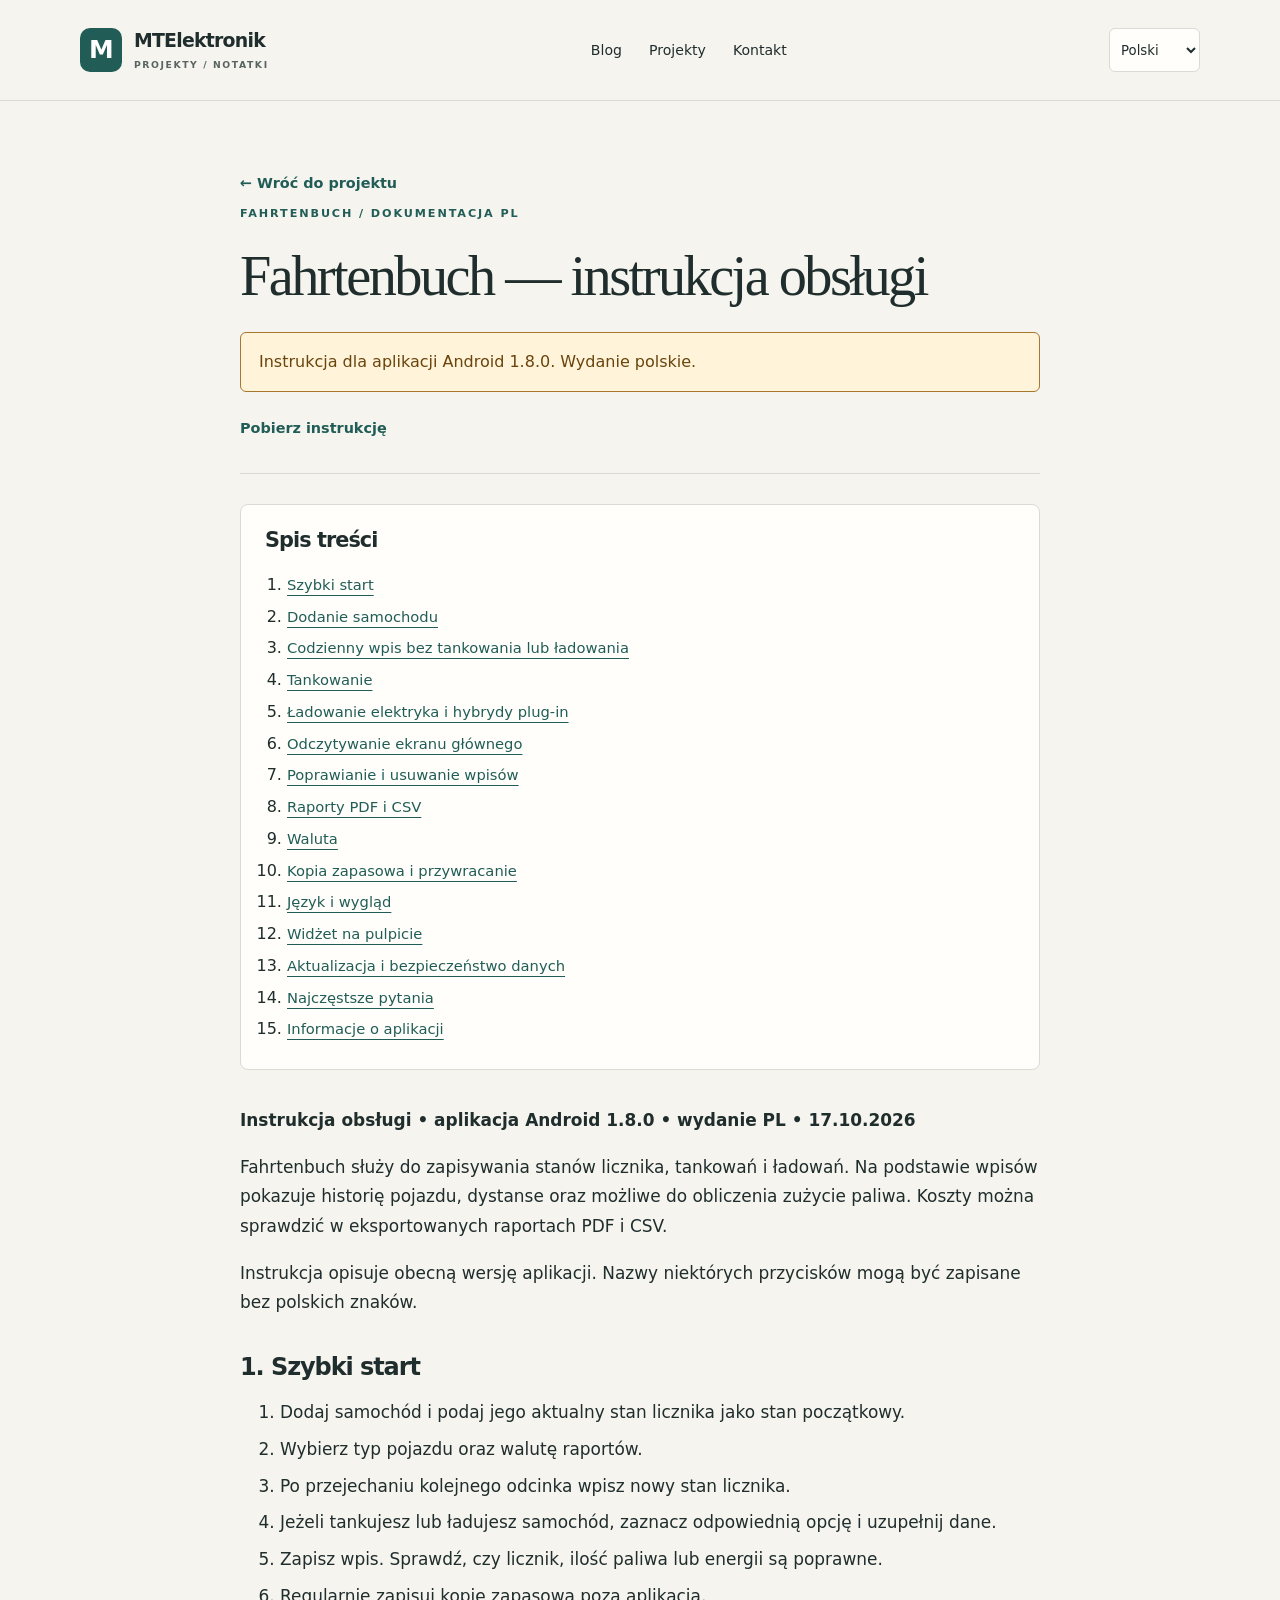
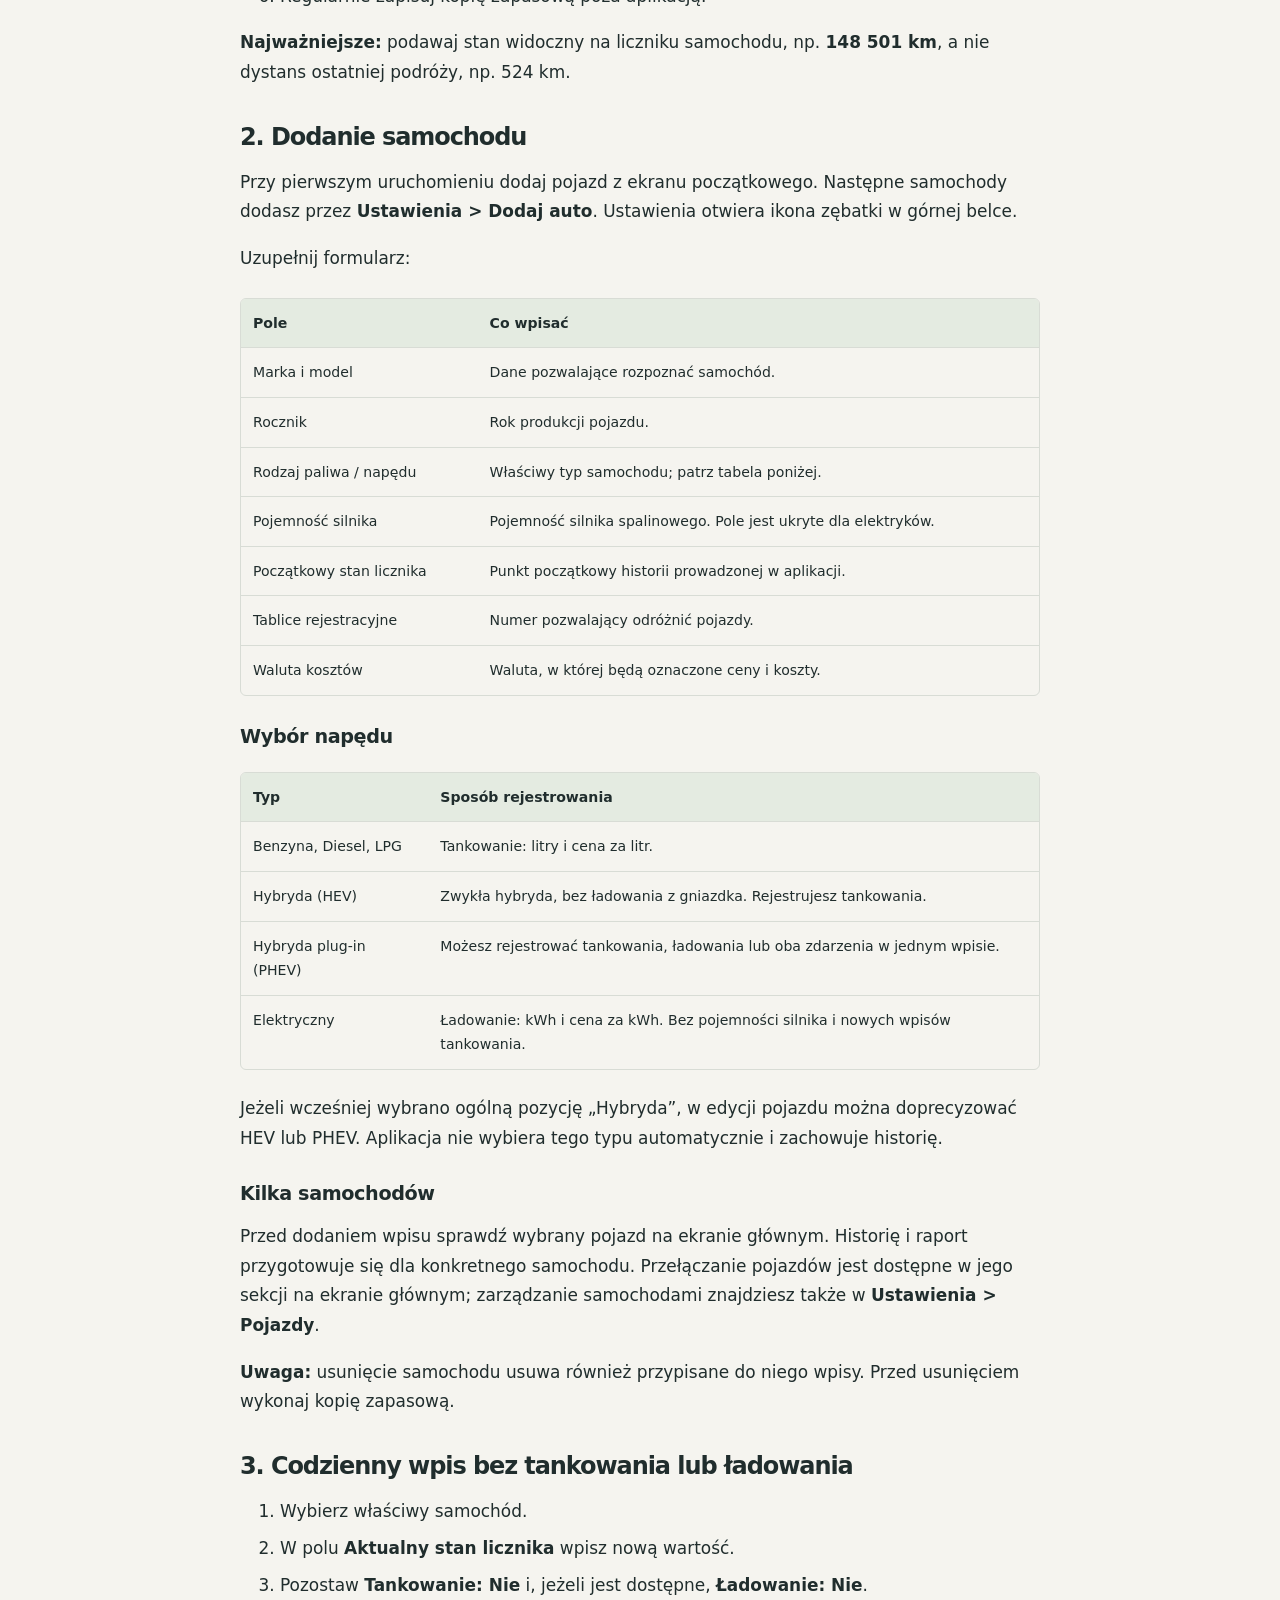
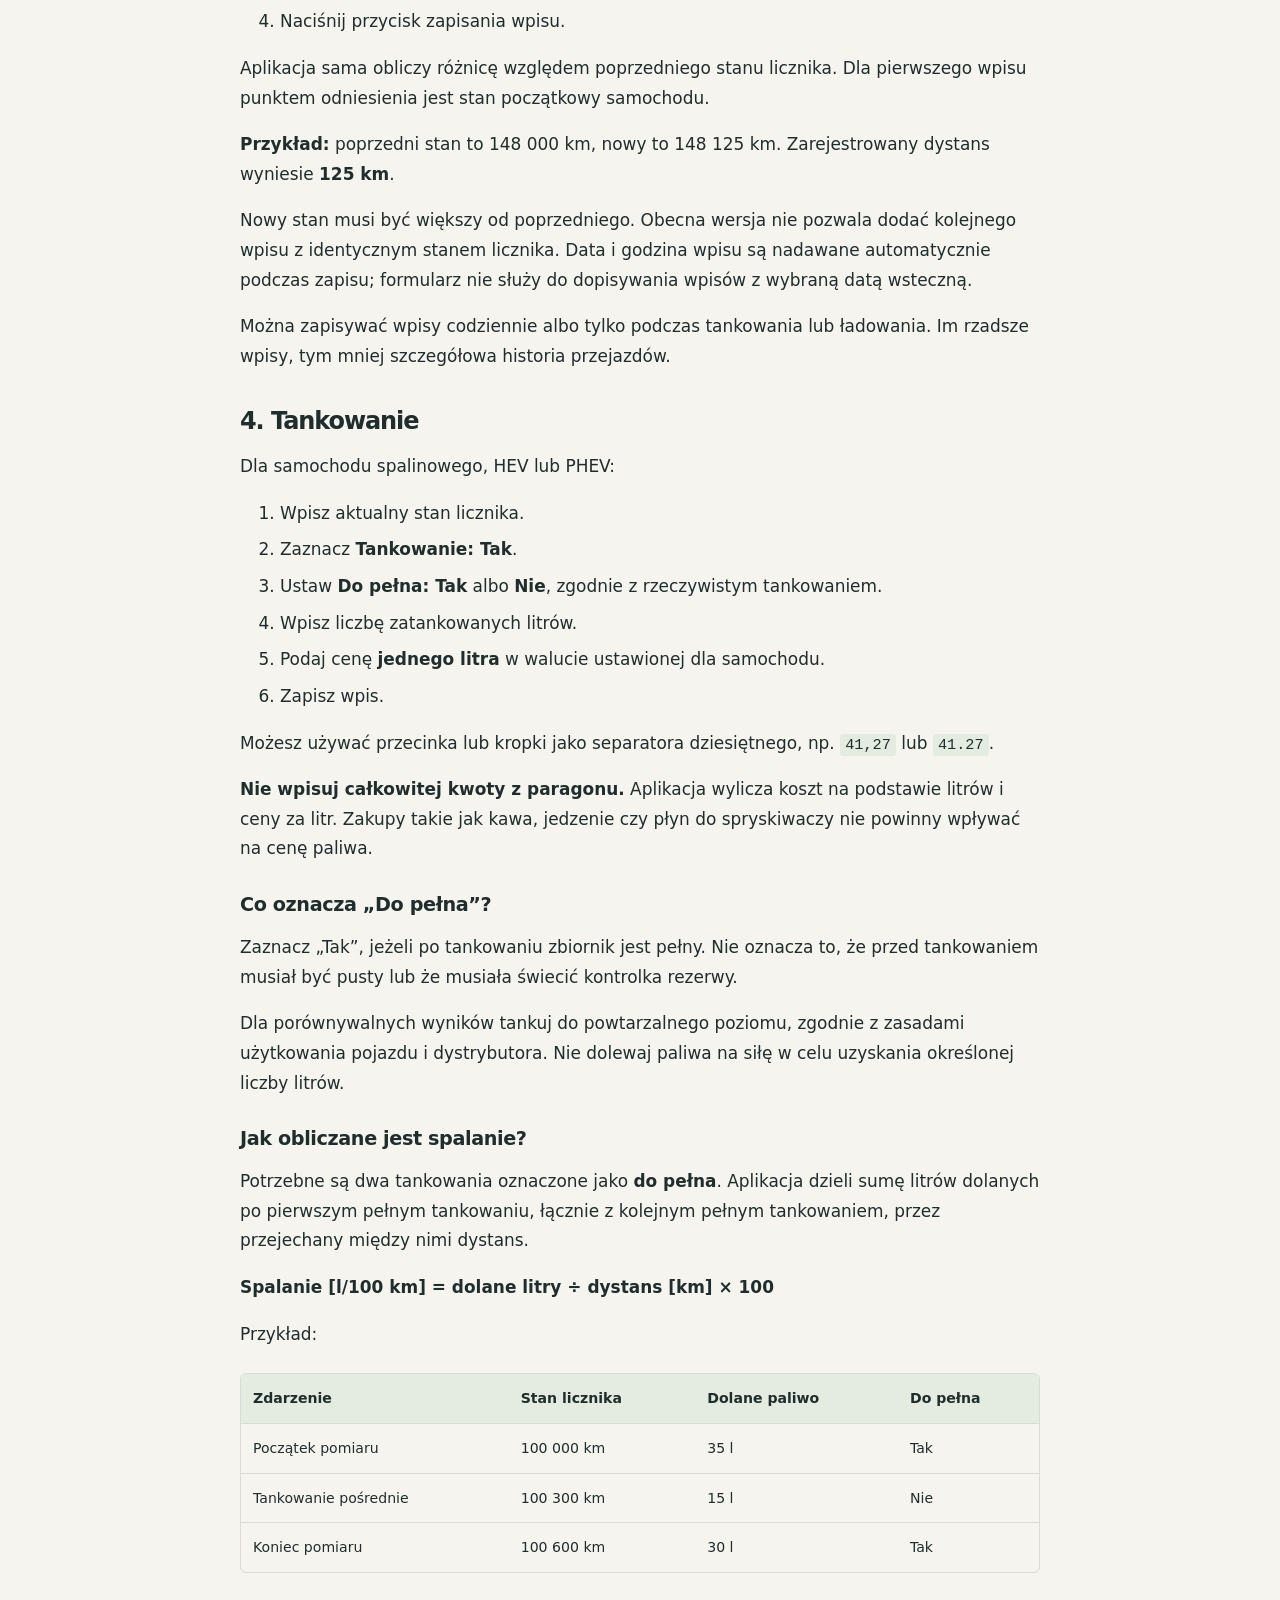
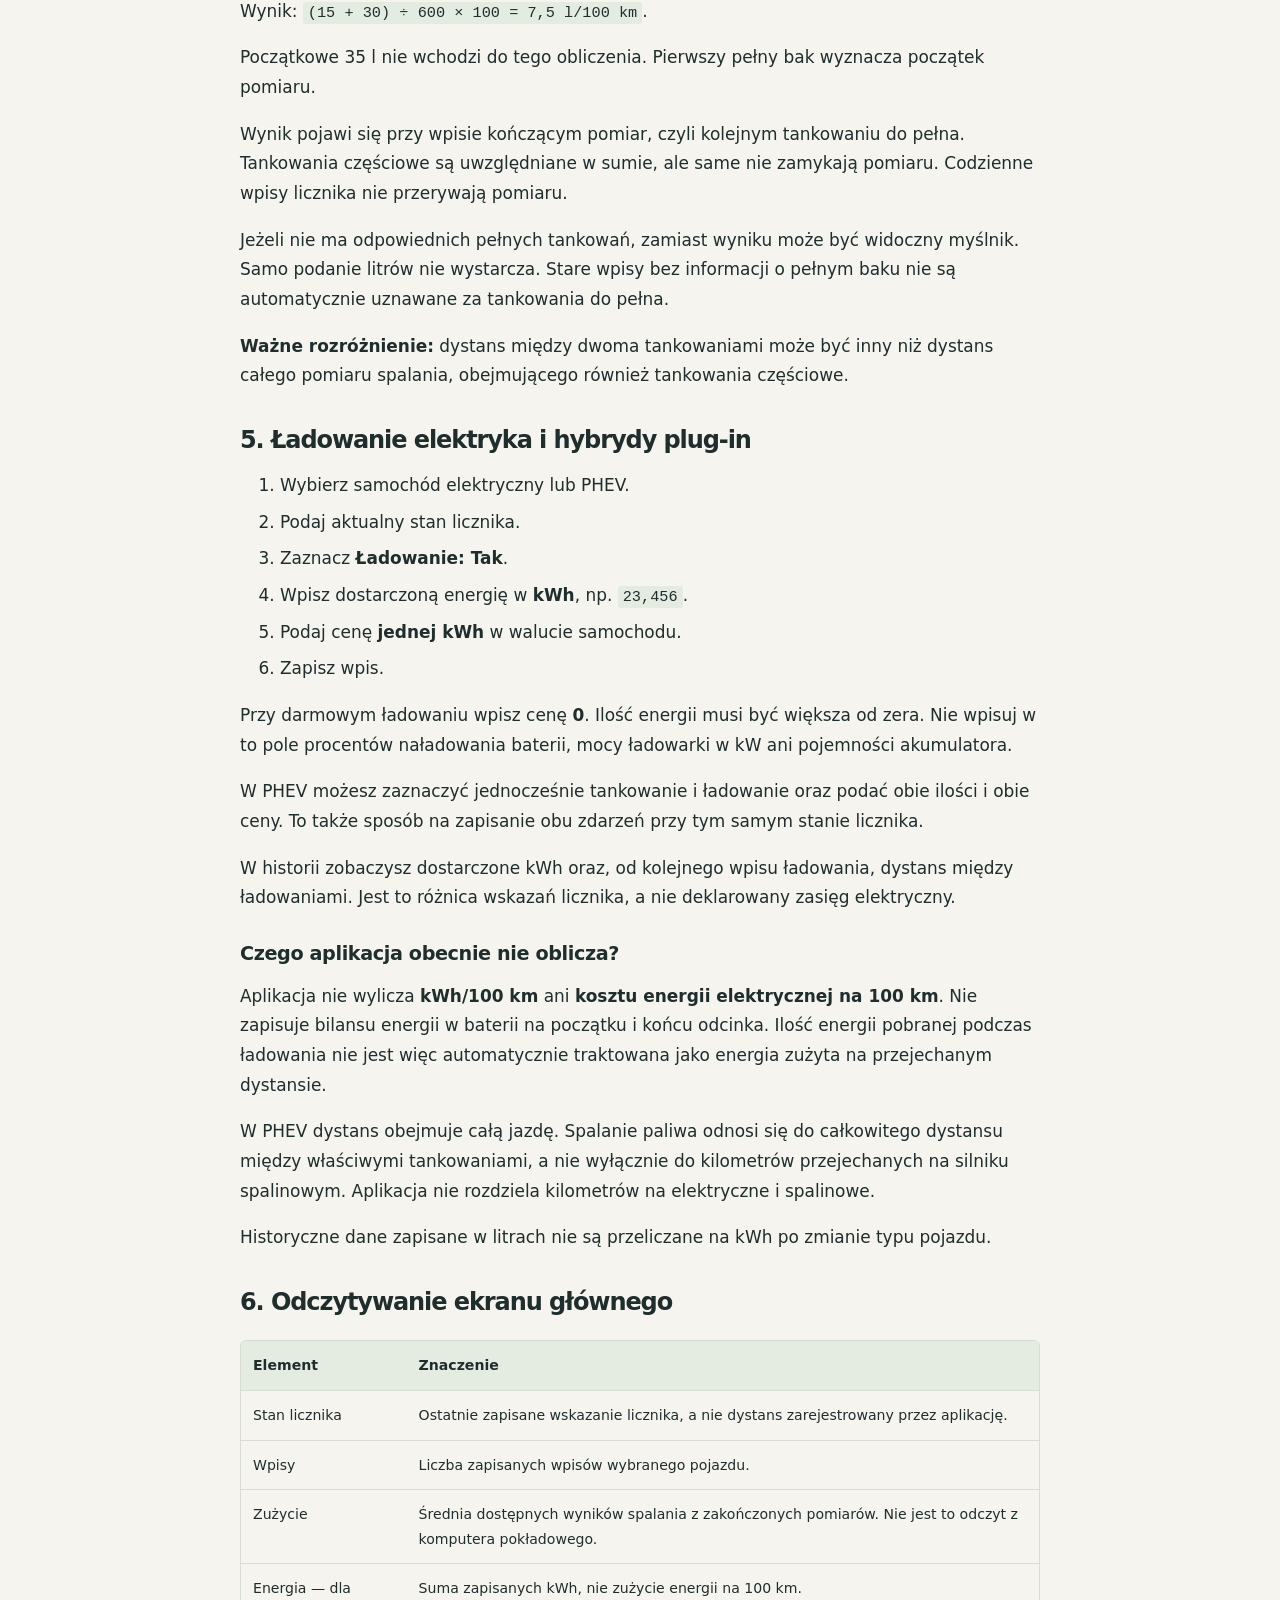
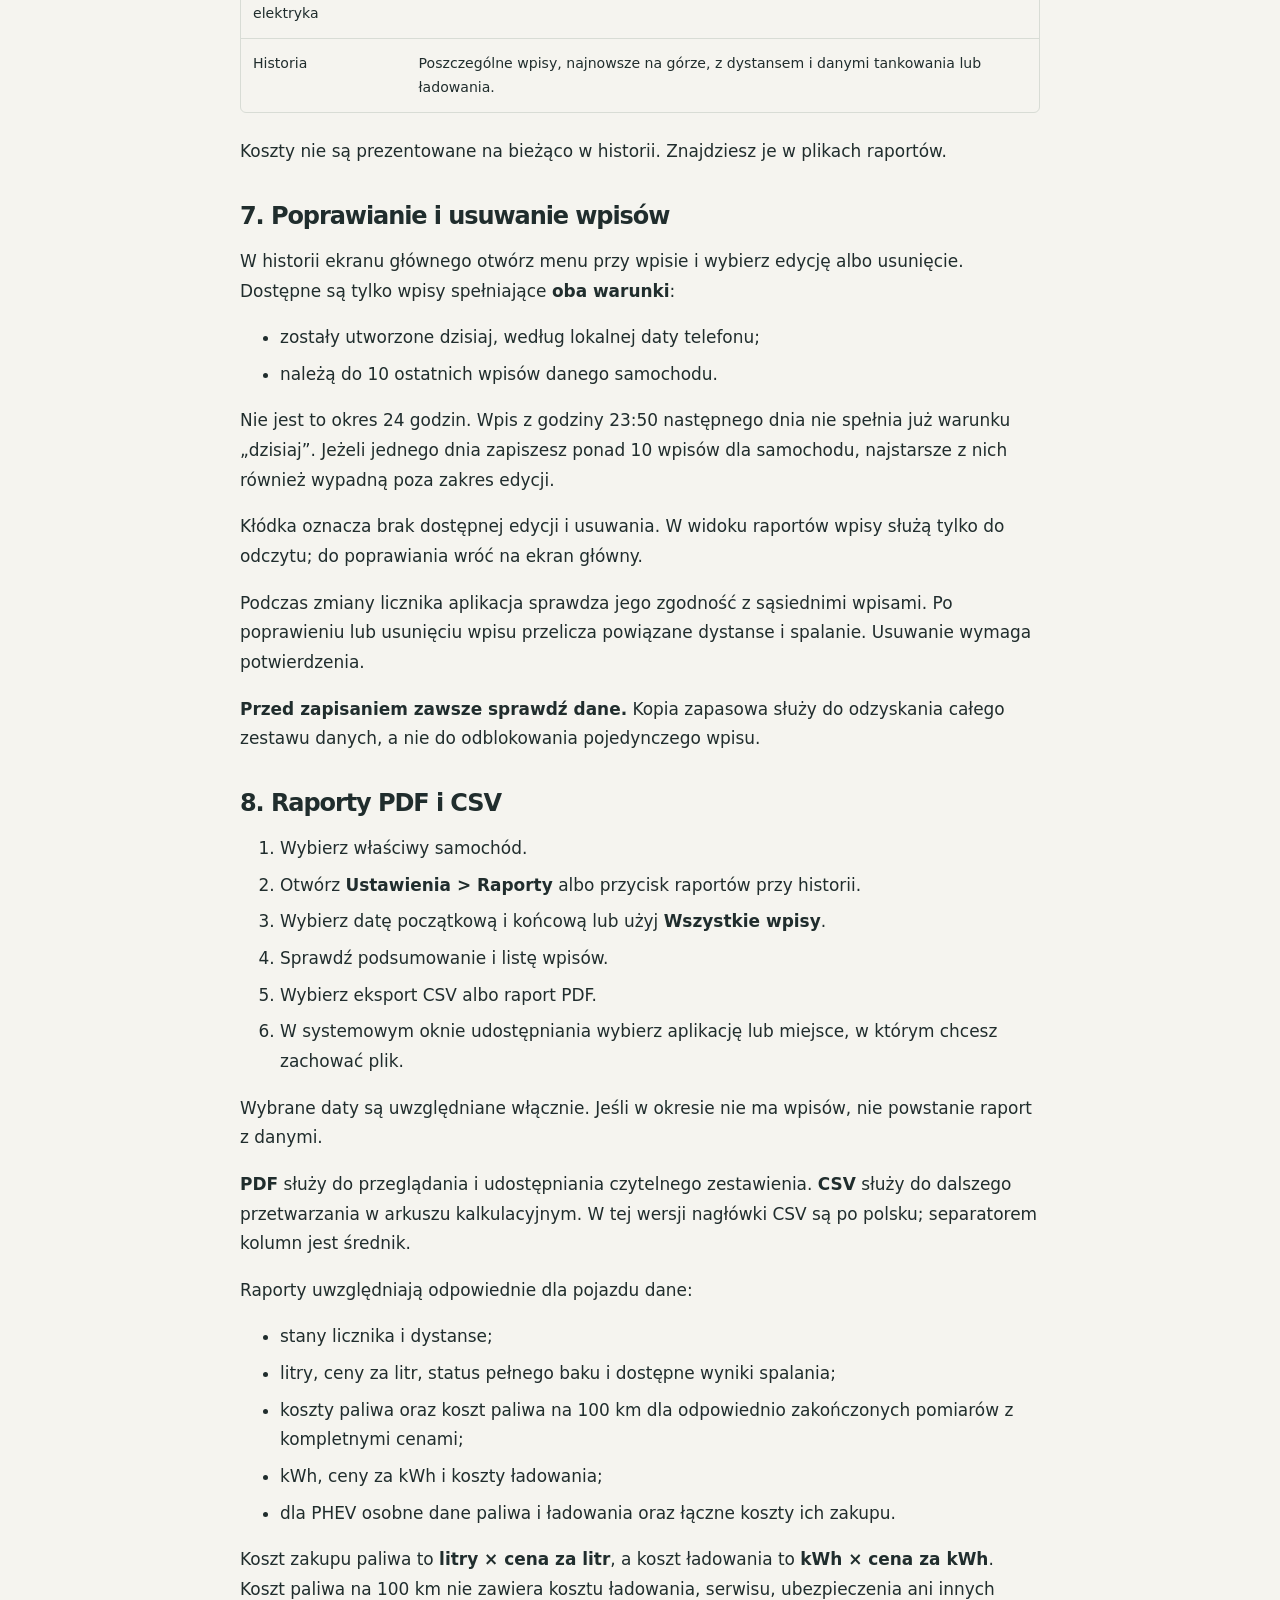
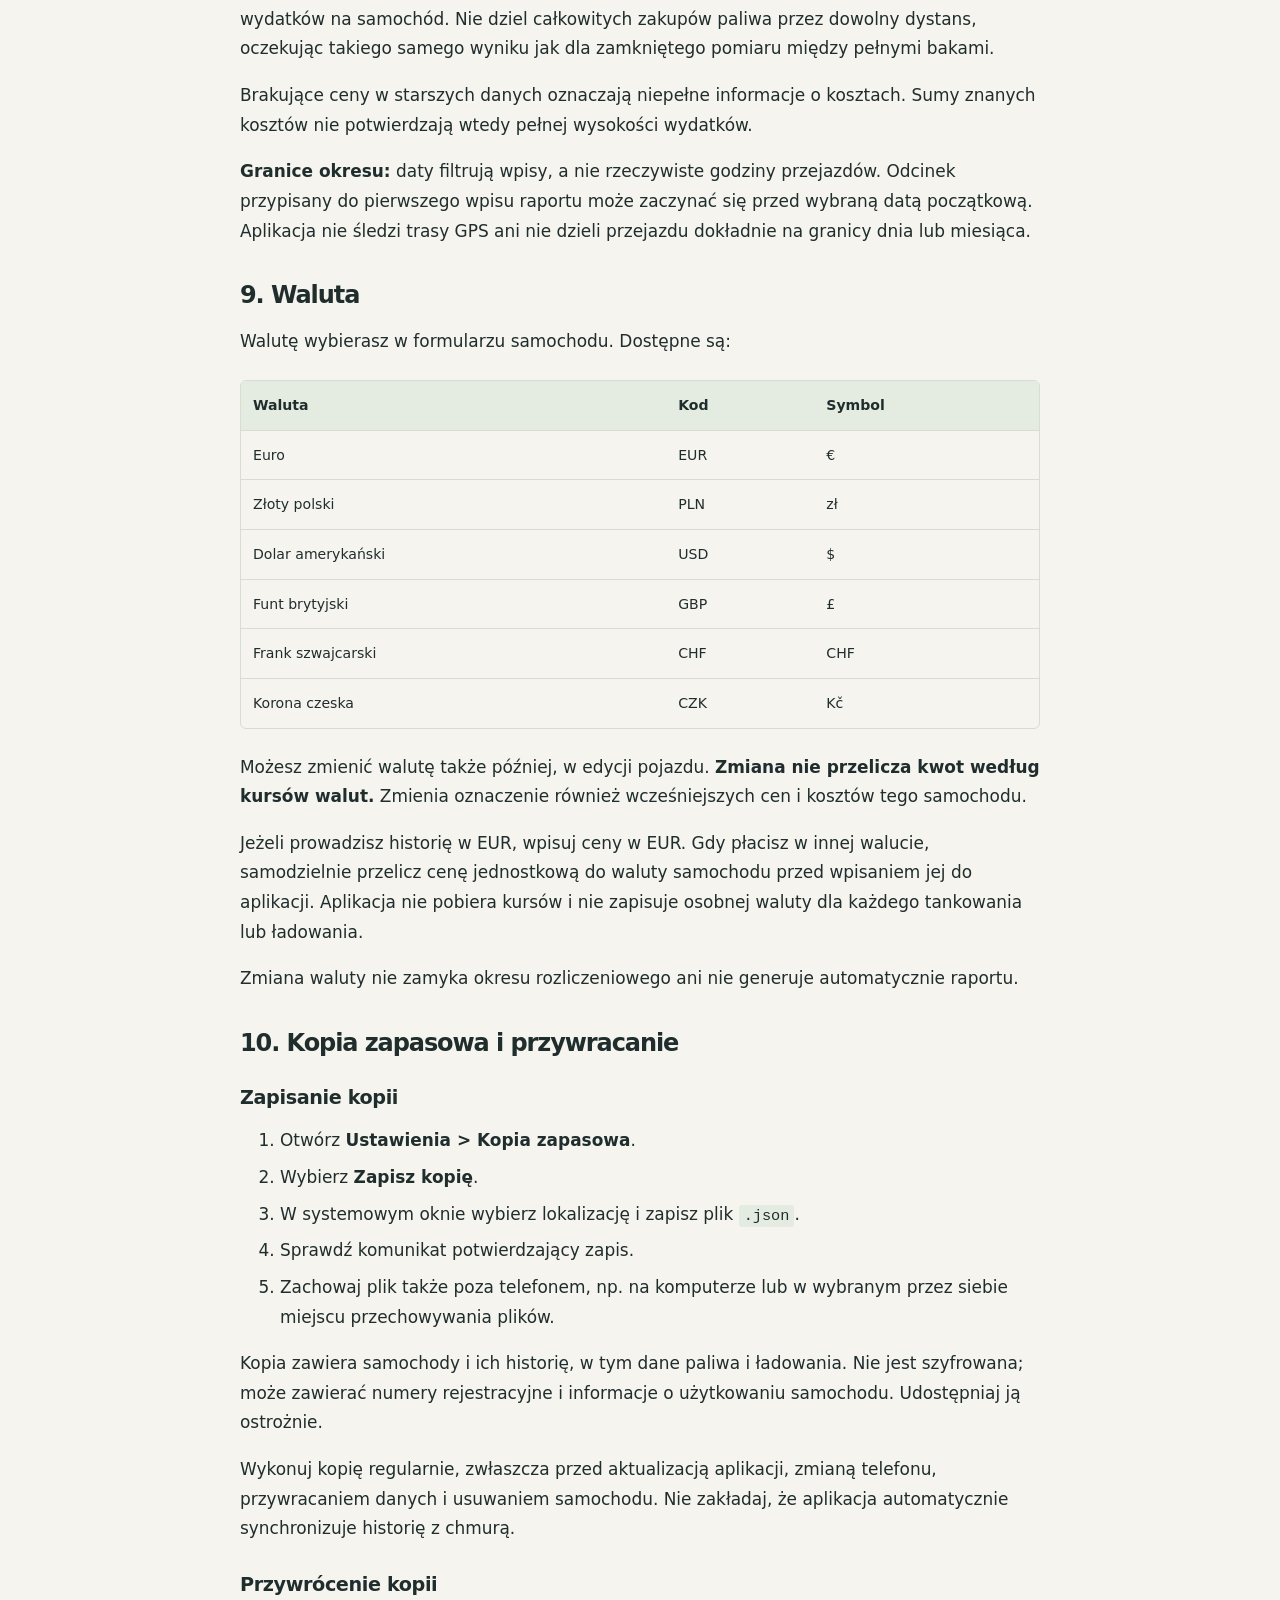
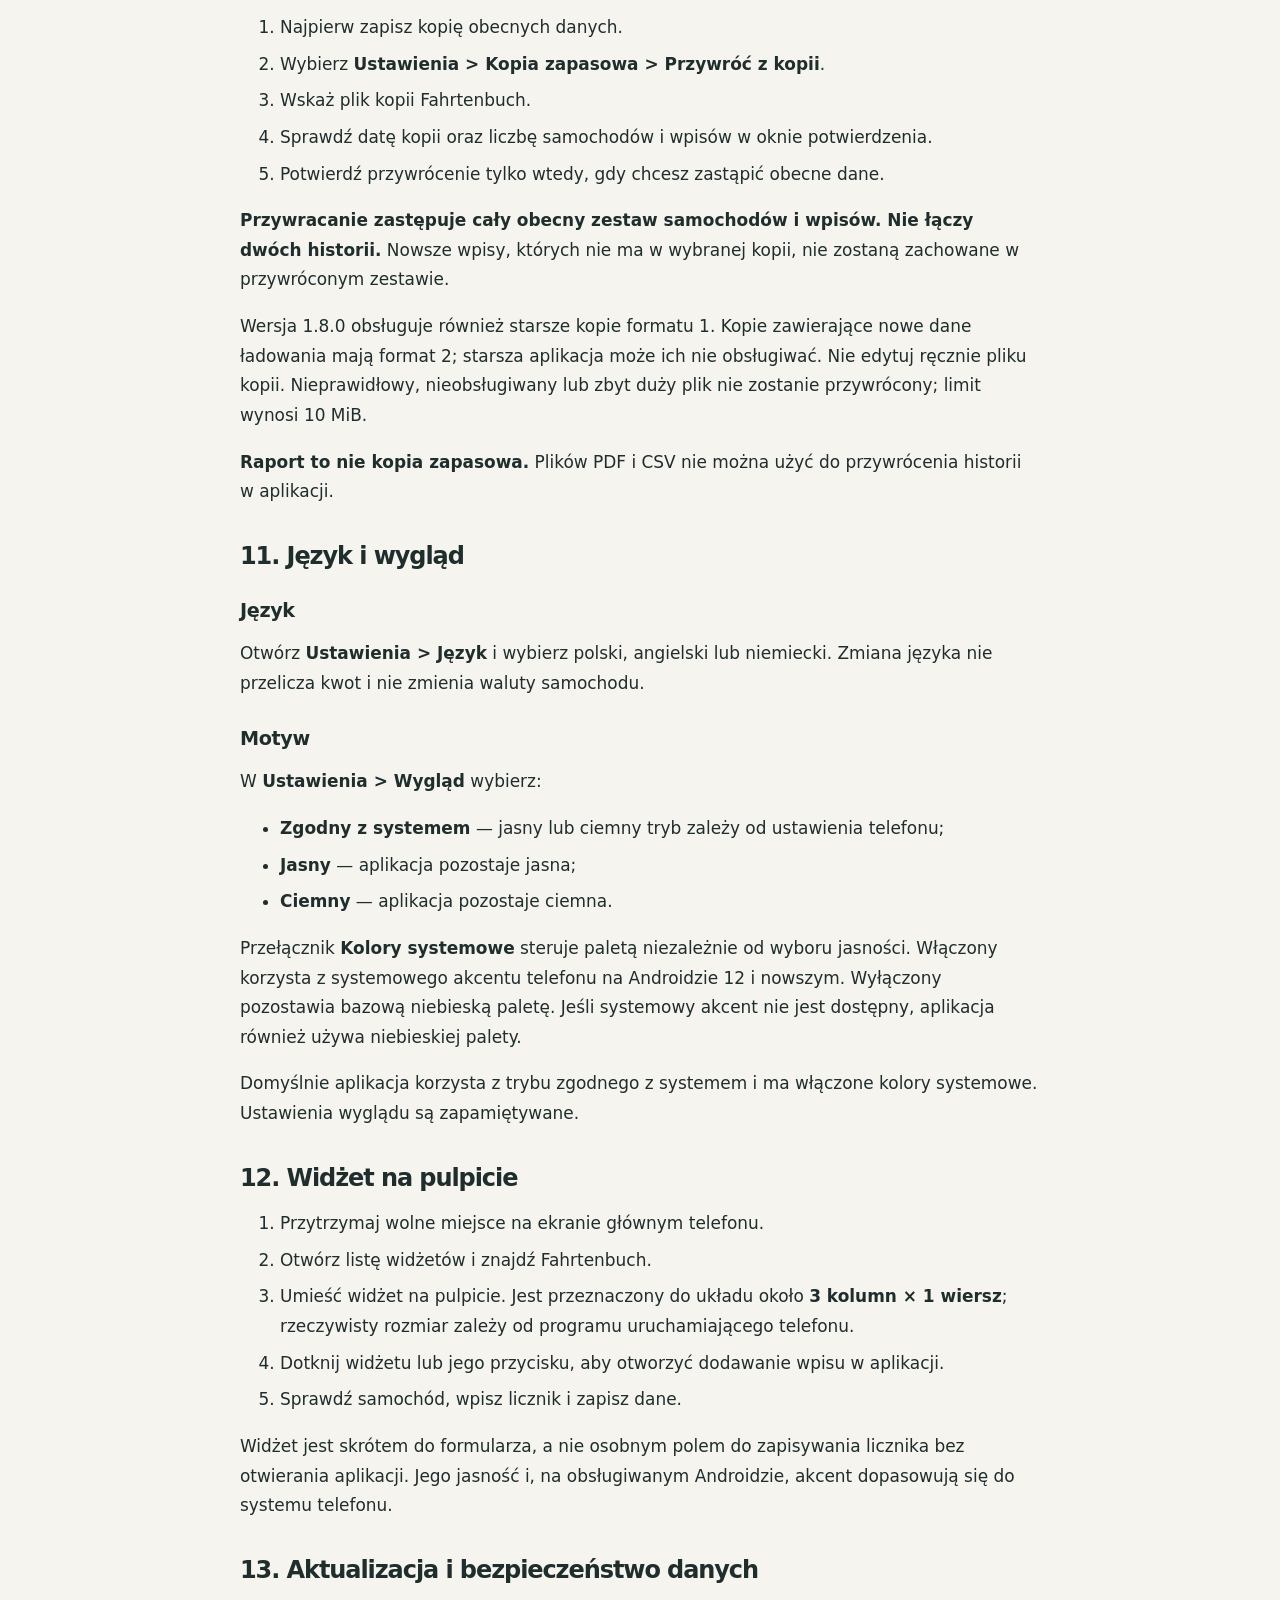
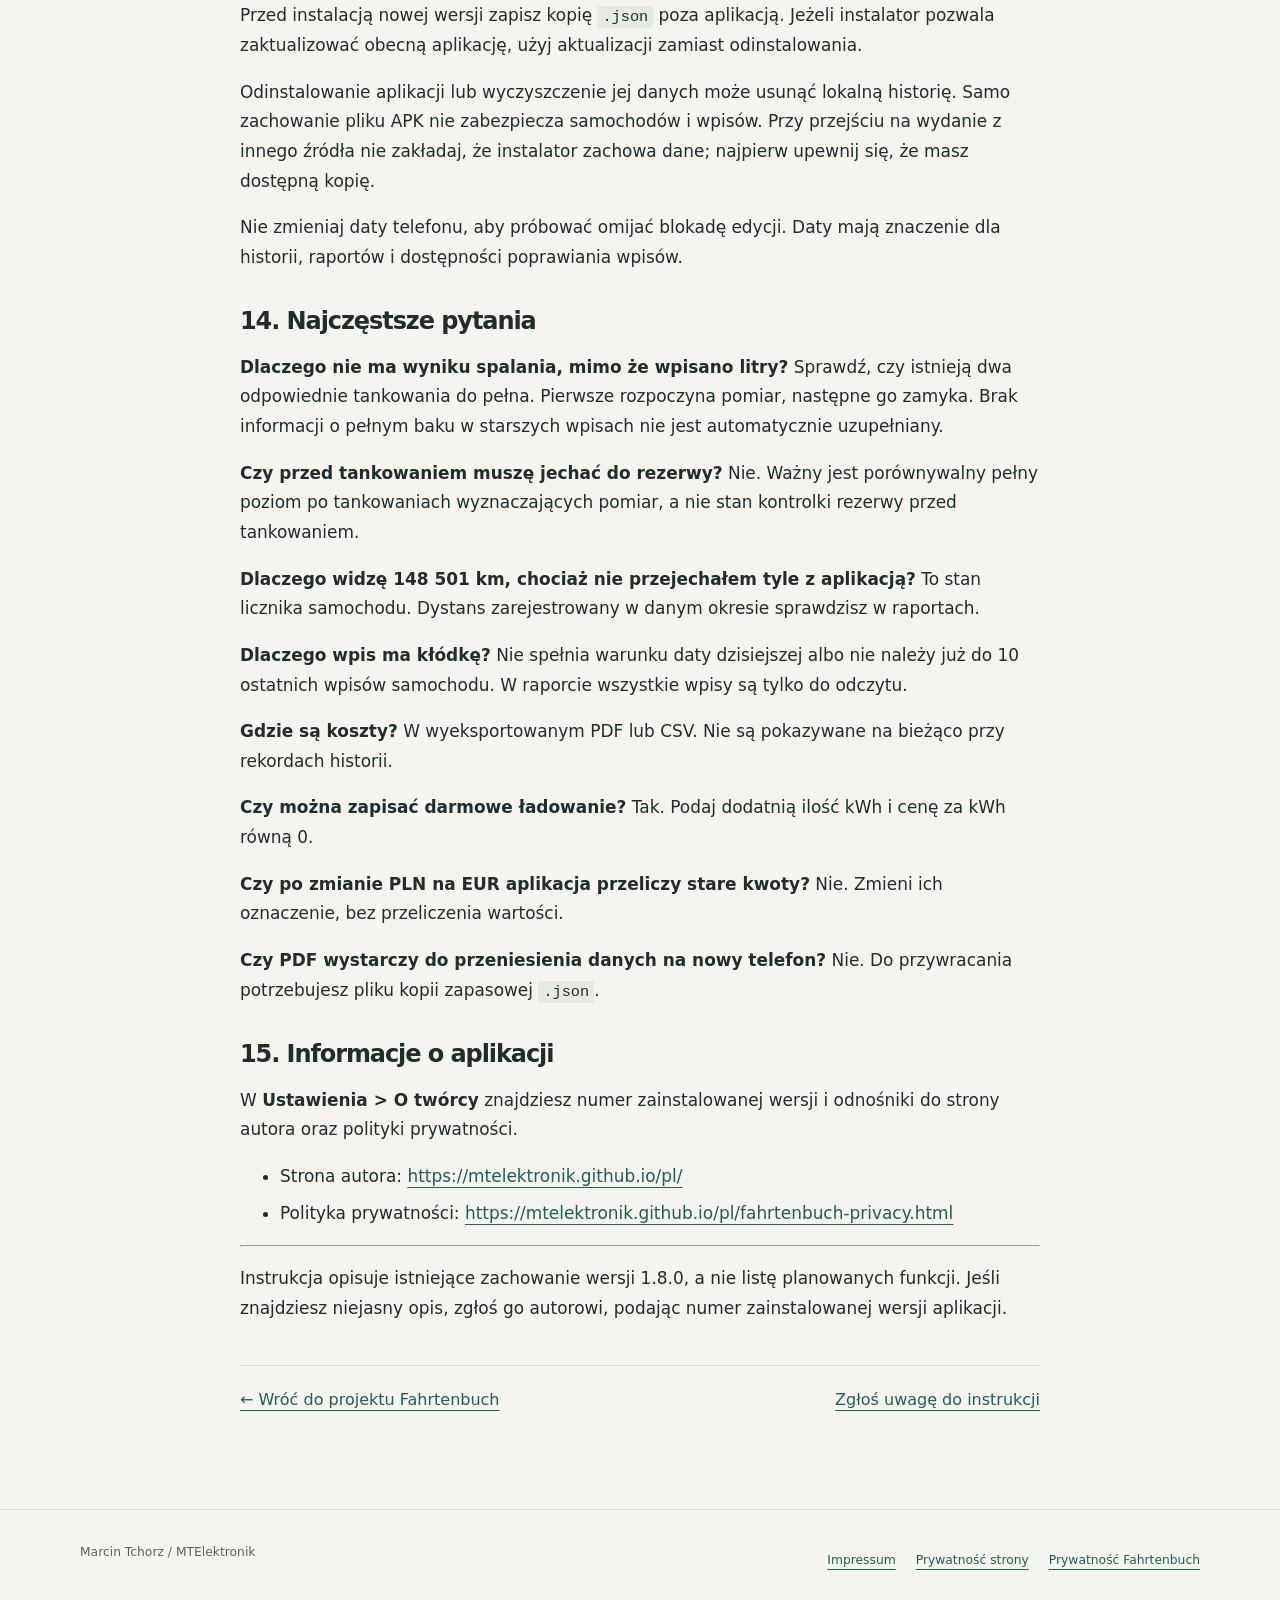
==== commit 4db1d465: "Localize Fahrtenbuch user guide and simplify download labels" ====
--- a/fahrtenbuch-instrukcja.html
+++ b/fahrtenbuch-instrukcja.html
@@ -1,5 +1,5 @@
 <!doctype html>
-<html lang="pl"><head><meta charset="utf-8"><meta name="viewport" content="width=device-width,initial-scale=1"><title>Fahrtenbuch — instrukcja obsługi 1.8.0 (prototyp) | MTElektronik</title><meta name="description" content="Prototyp polskiej instrukcji obsługi Fahrtenbuch 1.8.0: pojazdy, tankowania, ładowania, raporty CSV/PDF i kopie zapasowe."><link rel="canonical" href="https://mtelektronik.github.io/fahrtenbuch-instrukcja.html"><link rel="icon" href="assets/favicon.svg" type="image/svg+xml"><link rel="stylesheet" href="assets/style.css"></head><body><a class="skip" href="#main">Przejdź do treści</a><header class="header"><div class="wrap nav"><a class="brand" href="index.html"><span class="mark" aria-hidden="true">M</span><span>MTElektronik<span class="brand-caption">PROJEKTY / NOTATKI</span></span></a><nav aria-label="Nawigacja główna"><a href="index.html#blog">Blog</a><a href="index.html#projects">Projekty</a><a href="index.html#contact">Kontakt</a></nav></div></header><main id="main" class="wrap article manual"><header class="article-header"><a class="text-link" href="index.html#projects">← Wróć do projektu</a><p class="eyebrow">FAHRTENBUCH / DOKUMENTACJA PL</p><h1>Fahrtenbuch — instrukcja obsługi</h1><p class="notice">Prototyp instrukcji dla aplikacji Android 1.8.0. Dokument do przeglądu, wydanie polskie.</p><a class="text-link" download href="docs/fahrtenbuch-instrukcja-prototyp-1.8.0.md">Pobierz prototyp instrukcji (Markdown) ↓</a></header><nav class="manual-toc" aria-label="Spis treści"><h2>Spis treści</h2><ol><li><a href="#manual-section-1">Szybki start</a></li><li><a href="#manual-section-2">Dodanie samochodu</a></li><li><a href="#manual-section-5">Codzienny wpis bez tankowania lub ładowania</a></li><li><a href="#manual-section-6">Tankowanie</a></li><li><a href="#manual-section-9">Ładowanie elektryka i hybrydy plug-in</a></li><li><a href="#manual-section-11">Odczytywanie ekranu głównego</a></li><li><a href="#manual-section-12">Poprawianie i usuwanie wpisów</a></li><li><a href="#manual-section-13">Raporty PDF i CSV</a></li><li><a href="#manual-section-14">Waluta</a></li><li><a href="#manual-section-15">Kopia zapasowa i przywracanie</a></li><li><a href="#manual-section-18">Język i wygląd</a></li><li><a href="#manual-section-21">Widżet na pulpicie</a></li><li><a href="#manual-section-22">Aktualizacja i bezpieczeństwo danych</a></li><li><a href="#manual-section-23">Najczęstsze pytania</a></li><li><a href="#manual-section-24">Informacje o aplikacji</a></li></ol></nav><article class="article-body"><p><strong>Prototyp instrukcji • aplikacja Android 1.8.0 • wydanie PL • 17.10.2026</strong></p>
+<html lang="pl"><head><meta charset="utf-8"><meta name="viewport" content="width=device-width,initial-scale=1"><title>Fahrtenbuch — instrukcja obsługi 1.8.0 | MTElektronik</title><meta name="description" content="Instrukcja obsługi Fahrtenbuch 1.8.0: pojazdy, tankowania, ładowania, raporty CSV/PDF i kopie zapasowe."><link rel="canonical" href="https://mtelektronik.github.io/fahrtenbuch-instrukcja.html"><link rel="icon" href="assets/favicon.svg" type="image/svg+xml"><link rel="stylesheet" href="assets/style.css"><script src="assets/site-text.js" defer></script><script src="assets/app.js" defer></script></head><body data-page="manual"><a class="skip" href="#main">Przejdź do treści</a><header class="header"><div class="wrap nav"><a class="brand" href="index.html"><span class="mark" aria-hidden="true">M</span><span>MTElektronik<span class="brand-caption">PROJEKTY / NOTATKI</span></span></a><nav aria-label="Nawigacja główna"><a href="index.html#blog">Blog</a><a href="index.html#projects">Projekty</a><a href="index.html#contact">Kontakt</a></nav><label class="language"><span class="sr-only">Język</span><select id="lang" aria-label="Język"><option value="pl" selected>Polski</option><option value="de">Deutsch</option><option value="en">English</option></select></label></div></header><main id="main" class="wrap article manual"><header class="article-header"><a class="text-link" href="index.html#projects">← Wróć do projektu</a><p class="eyebrow">FAHRTENBUCH / DOKUMENTACJA PL</p><h1>Fahrtenbuch — instrukcja obsługi</h1><p class="notice">Instrukcja dla aplikacji Android 1.8.0. Wydanie polskie.</p><a class="text-link" download href="docs/fahrtenbuch-instrukcja-prototyp-1.8.0.md">Pobierz instrukcję</a></header><nav class="manual-toc" aria-label="Spis treści"><h2>Spis treści</h2><ol><li><a href="#manual-section-1">Szybki start</a></li><li><a href="#manual-section-2">Dodanie samochodu</a></li><li><a href="#manual-section-5">Codzienny wpis bez tankowania lub ładowania</a></li><li><a href="#manual-section-6">Tankowanie</a></li><li><a href="#manual-section-9">Ładowanie elektryka i hybrydy plug-in</a></li><li><a href="#manual-section-11">Odczytywanie ekranu głównego</a></li><li><a href="#manual-section-12">Poprawianie i usuwanie wpisów</a></li><li><a href="#manual-section-13">Raporty PDF i CSV</a></li><li><a href="#manual-section-14">Waluta</a></li><li><a href="#manual-section-15">Kopia zapasowa i przywracanie</a></li><li><a href="#manual-section-18">Język i wygląd</a></li><li><a href="#manual-section-21">Widżet na pulpicie</a></li><li><a href="#manual-section-22">Aktualizacja i bezpieczeństwo danych</a></li><li><a href="#manual-section-23">Najczęstsze pytania</a></li><li><a href="#manual-section-24">Informacje o aplikacji</a></li></ol></nav><article class="article-body"><p><strong>Instrukcja obsługi • aplikacja Android 1.8.0 • wydanie PL • 17.10.2026</strong></p>
 <p>Fahrtenbuch służy do zapisywania stanów licznika, tankowań i ładowań. Na podstawie wpisów pokazuje historię pojazdu, dystanse oraz możliwe do obliczenia zużycie paliwa. Koszty można sprawdzić w eksportowanych raportach PDF i CSV.</p>
 <p>Instrukcja opisuje obecną wersję aplikacji. Nazwy niektórych przycisków mogą być zapisane bez polskich znaków.</p>
 <h2 id="manual-section-1">1. Szybki start</h2>
@@ -109,6 +109,6 @@
 <p><strong>Czy PDF wystarczy do przeniesienia danych na nowy telefon?</strong> Nie. Do przywracania potrzebujesz pliku kopii zapasowej <code>.json</code>.</p>
 <h2 id="manual-section-24">15. Informacje o aplikacji</h2>
 <p>W <strong>Ustawienia &gt; O twórcy</strong> znajdziesz numer zainstalowanej wersji i odnośniki do strony autora oraz polityki prywatności.</p>
-<ul><li>Strona autora: <a href="https://mtelektronik.github.io">https://mtelektronik.github.io</a></li><li>Polityka prywatności: <a href="https://mtelektronik.github.io/fahrtenbuch-privacy.html">https://mtelektronik.github.io/fahrtenbuch-privacy.html</a></li></ul>
+<ul><li>Strona autora: <a href="https://mtelektronik.github.io/pl/">https://mtelektronik.github.io/pl/</a></li><li>Polityka prywatności: <a href="https://mtelektronik.github.io/pl/fahrtenbuch-privacy.html">https://mtelektronik.github.io/pl/fahrtenbuch-privacy.html</a></li></ul>
 <hr>
-<p><strong>Status dokumentu: prototyp do przeglądu.</strong> Przed ostatecznym wydaniem warto uzupełnić instrukcję o zrzuty ekranów z telefonu i sprawdzić nazwy przycisków na docelowej wersji aplikacji. Dokument opisuje istniejące zachowanie wersji 1.8.0, a nie listę planowanych funkcji.</p></article><footer class="article-footer"><a href="index.html#projects">← Wróć do projektu Fahrtenbuch</a><a href="mailto:marcintelektro@gmail.com">Zgłoś uwagę do instrukcji</a></footer></main><footer class="footer"><div class="wrap foot"><span>Marcin Tchorz / MTElektronik</span><div><a href="impressum.html">Impressum</a><a href="privacy.html">Prywatność strony</a><a href="fahrtenbuch-privacy.html">Prywatność Fahrtenbuch</a></div></div></footer></body></html>
+<p>Instrukcja opisuje istniejące zachowanie wersji 1.8.0, a nie listę planowanych funkcji. Jeśli znajdziesz niejasny opis, zgłoś go autorowi, podając numer zainstalowanej wersji aplikacji.</p></article><footer class="article-footer"><a href="index.html#projects">← Wróć do projektu Fahrtenbuch</a><a href="mailto:marcintelektro@gmail.com">Zgłoś uwagę do instrukcji</a></footer></main><footer class="footer"><div class="wrap foot"><span>Marcin Tchorz / MTElektronik</span><div><a href="impressum.html">Impressum</a><a href="privacy.html">Prywatność strony</a><a href="fahrtenbuch-privacy.html">Prywatność Fahrtenbuch</a></div></div></footer></body></html>
--- a/assets/style.css
+++ b/assets/style.css
@@ -1,6 +1,6 @@
 :root{color-scheme:light dark;--bg:#f5f4ef;--panel:#fffefa;--text:#202d2d;--muted:#596461;--line:#d8dcd5;--accent:#215d56;--soft:#e4ebe1;--warn:#fff3d9;--warnline:#a6772c}
 *{box-sizing:border-box}html{scroll-behavior:smooth;scroll-padding-top:24px}body{margin:0;background:var(--bg);color:var(--text);font:16px/1.75 system-ui,-apple-system,"Segoe UI",sans-serif}a{color:var(--accent);text-underline-offset:5px}a:hover{text-decoration-thickness:2px}a:focus-visible,select:focus-visible{outline:3px solid var(--accent);outline-offset:5px}svg{display:block}.wrap{width:min(1120px,calc(100% - 64px));margin-inline:auto}.header{border-bottom:1px solid var(--line)}.nav{min-height:100px;display:flex;align-items:center;gap:28px;justify-content:space-between}.brand{display:flex;align-items:center;gap:12px;color:var(--text);font-size:1.18rem;font-weight:800;letter-spacing:-.04em;text-decoration:none;white-space:nowrap;line-height:1.25}.mark{display:grid;place-items:center;background:var(--accent);color:#fff;border-radius:10px;width:42px;height:44px;font-size:1.55rem}.brand-caption{display:block;margin-top:6px;font-size:.58rem;font-weight:650;letter-spacing:.17em;color:var(--muted)}.nav nav{display:flex;gap:27px}.nav nav a{display:flex;align-items:center;min-height:44px;color:var(--text);text-decoration:none;font-size:.88rem}.nav nav a:hover{color:var(--accent);text-decoration:underline}.language select{background:var(--panel);color:var(--text);border:1px solid var(--line);border-radius:6px;min-height:44px;padding:7px;font:inherit;font-size:.83rem}.hero{padding-block:92px 94px;display:grid;grid-template-columns:minmax(0,1.8fr) minmax(260px,1fr);gap:72px;align-items:center}.eyebrow{font-size:.7rem;letter-spacing:.17em;font-weight:750;color:var(--accent);margin:0 0 18px}h1,h2,h3{line-height:1.14;letter-spacing:-.045em;text-wrap:balance}h1{font-family:Georgia,"Times New Roman",serif;font-weight:500;font-size:clamp(2.65rem,5.2vw,4.6rem);margin:20px 0 24px}h2{font-size:clamp(1.8rem,3vw,2.45rem);font-weight:650;margin:0}h3{font-size:1.7rem;font-weight:650;margin:14px 0}.lead{font-size:1.06rem;color:var(--muted);max-width:590px}.hero-actions{display:flex;align-items:center;flex-wrap:wrap;gap:22px;margin-top:30px}.button{display:inline-flex;align-items:center;justify-content:center;min-height:48px;background:var(--accent);color:#fff;border:1px solid var(--accent);border-radius:6px;padding:11px 19px;text-decoration:none;font-size:.88rem;font-weight:650}.button:hover{filter:brightness(1.12)}.text-link{font-weight:650;font-size:.9rem;text-decoration:none;display:inline-block;padding-block:8px}.text-link:hover{text-decoration:underline}.hero-note{background:var(--soft);padding:27px 29px;border:1px solid var(--line);border-radius:8px;transform:rotate(1deg)}.note-top{display:flex;justify-content:space-between;align-items:baseline;gap:10px}.note-top .eyebrow{font-size:.64rem}.note-number{color:var(--muted);font:italic 1rem Georgia,serif}.note-symbol{color:var(--accent);padding:7px 16px 24px}.note-symbol svg{width:100%;height:145px}.note-kicker{font-size:.64rem;letter-spacing:.13em;font-weight:700;color:var(--muted);margin:8px 0}.hero-note h2{font-size:1.8rem}.hero-note>p:not(.note-kicker){font-size:.9rem;line-height:1.6;color:var(--muted);margin-bottom:5px}.section{padding-block:62px;border-top:1px solid var(--line)}.sectionhead{display:flex;align-items:center;justify-content:space-between;gap:24px}.sectionhead .eyebrow{margin-bottom:12px}.section-intro{color:var(--muted);max-width:690px;margin:22px 0 34px}.rss-link{font-size:.83rem}.post-list{border-top:1px solid var(--line)}.post-card{padding:28px 0 14px;max-width:820px}.post-card+.post-card{margin-top:16px;border-top:1px solid var(--line)}.post-meta{display:flex;gap:20px;flex-wrap:wrap;font-size:.74rem;color:var(--muted)}.post-meta>span{color:var(--accent);font-weight:650}.post-card h3{font-family:Georgia,"Times New Roman",serif;font-weight:500;font-size:1.9rem}.post-card h3 a{color:var(--text);text-decoration:none}.post-card h3 a:hover{text-decoration:underline}.post-card p{color:var(--muted);margin-bottom:3px}.section-index{font:italic 2rem Georgia,serif;color:var(--muted)}.appcard{display:grid;grid-template-columns:150px minmax(0,1fr);gap:42px;background:var(--panel);border:1px solid var(--line);border-radius:8px;padding:36px;margin-top:30px}.project-label{border-right:1px solid var(--line);padding-right:32px}.appicon{width:94px;height:94px;border-radius:20px;background:var(--soft);color:var(--accent);display:grid;place-items:center}.appicon svg{width:60px}.project-platform{display:block;font-size:.63rem;letter-spacing:.15em;color:var(--muted);margin-top:18px}.pill{display:inline-block;font-size:.72rem;color:var(--accent);background:var(--soft);padding:3px 10px;border-radius:4px;font-weight:650}.appcard p,.two p{color:var(--muted)}.features{display:grid;grid-template-columns:repeat(2,minmax(0,1fr));gap:8px 28px;padding-left:20px;font-size:.92rem}.subtle{font-size:.84rem;color:var(--muted)}.two{display:grid;grid-template-columns:1fr 1.6fr;gap:64px}.two p:first-child{margin-top:0}.two .about-lead{font-family:Georgia,"Times New Roman",serif;font-size:1.6rem;line-height:1.45;color:var(--text)}.secondary{background:transparent;color:var(--accent);margin-top:10px}.notice,.warning{padding:15px 18px;border-radius:6px;border:1px solid var(--warnline);background:var(--warn);color:#69440d}.footer{margin-top:15px;border-top:1px solid var(--line);padding:32px 0;color:var(--muted);font-size:.77rem}.foot{display:flex;justify-content:space-between;gap:24px;flex-wrap:wrap}.footer-caption{display:block;margin-top:6px;font-size:.7rem}.foot>div{display:flex;flex-wrap:wrap;align-items:center;gap:6px 20px}.foot a{padding-block:8px}.legal,.article{max-width:800px;min-height:65vh;padding-block:62px 80px}.legal h1,.article h1{font-size:clamp(2.1rem,4.4vw,3.6rem)}.legal h2,.article h2{font-size:1.5rem;margin-top:36px}.legal p,.article p{overflow-wrap:anywhere}.article-header{border-bottom:1px solid var(--line);padding-bottom:24px;margin-bottom:30px}.article-header .post-meta{margin-top:24px}.article-body{font-size:1.06rem}.article-footer{border-top:1px solid var(--line);margin-top:42px;padding-top:20px;display:flex;gap:24px;justify-content:space-between;flex-wrap:wrap}.skip{position:absolute;left:-9999px}.skip:focus{left:12px;top:12px;background:var(--panel);padding:10px;z-index:5}.sr-only{position:absolute;width:1px;height:1px;overflow:hidden;clip:rect(0,0,0,0)}
-@media(prefers-color-scheme:dark){:root{--bg:#182220;--panel:#1e2c28;--text:#edf0e9;--muted:#b8c4bb;--line:#3b4c44;--accent:#a4d5c0;--soft:#2a4035;--warn:#392e1c;--warnline:#a58650}.button,.mark{background:#a4d5c0;color:#142d24}.secondary{background:transparent;color:var(--accent)}.warning{color:#ffe0a6}}
+@media(prefers-color-scheme:dark){:root{--bg:#182220;--panel:#1e2c28;--text:#edf0e9;--muted:#b8c4bb;--line:#3b4c44;--accent:#a4d5c0;--soft:#2a4035;--warn:#392e1c;--warnline:#a58650}.button,.mark{background:#a4d5c0;color:#142d24}.secondary{background:transparent;color:var(--accent)}.notice,.warning{color:#ffe0a6}}
 @media(max-width:900px){.hero{gap:35px}.nav{gap:18px}.nav nav{gap:17px}.hero-note{padding:24px}.two{gap:36px}}
 @media(max-width:680px){.wrap{width:calc(100% - 36px)}.nav{flex-wrap:wrap;padding-block:18px;gap:16px;min-height:0}.nav nav{order:3;width:100%;justify-content:space-between;gap:8px}.nav nav a{font-size:.83rem}.hero{grid-template-columns:minmax(0,1fr);padding-block:48px;gap:32px}h1{font-size:clamp(2.5rem,10.5vw,3.8rem)}.hero-note{transform:none;padding:24px}.note-symbol{display:none}.note-top{margin-bottom:12px}.hero-note h2{font-size:1.55rem}.section{padding-block:42px}.sectionhead{flex-wrap:wrap;gap:16px}.appcard{grid-template-columns:minmax(0,1fr);padding:24px;gap:20px}.project-label{border-right:0;display:flex;align-items:center;gap:16px;padding:0}.project-platform{margin:0}.appicon{width:70px;height:70px;border-radius:14px}.appicon svg{width:48px}.features{grid-template-columns:1fr}.two{grid-template-columns:minmax(0,1fr);gap:24px}.footer{margin-top:0}.legal,.article{padding-block:36px 48px}.hero-actions{gap:10px 20px}.foot>div{gap:4px 16px}}
 @media(prefers-reduced-motion:reduce){html{scroll-behavior:auto}*,*::before,*::after{animation:none!important;transition:none!important}}
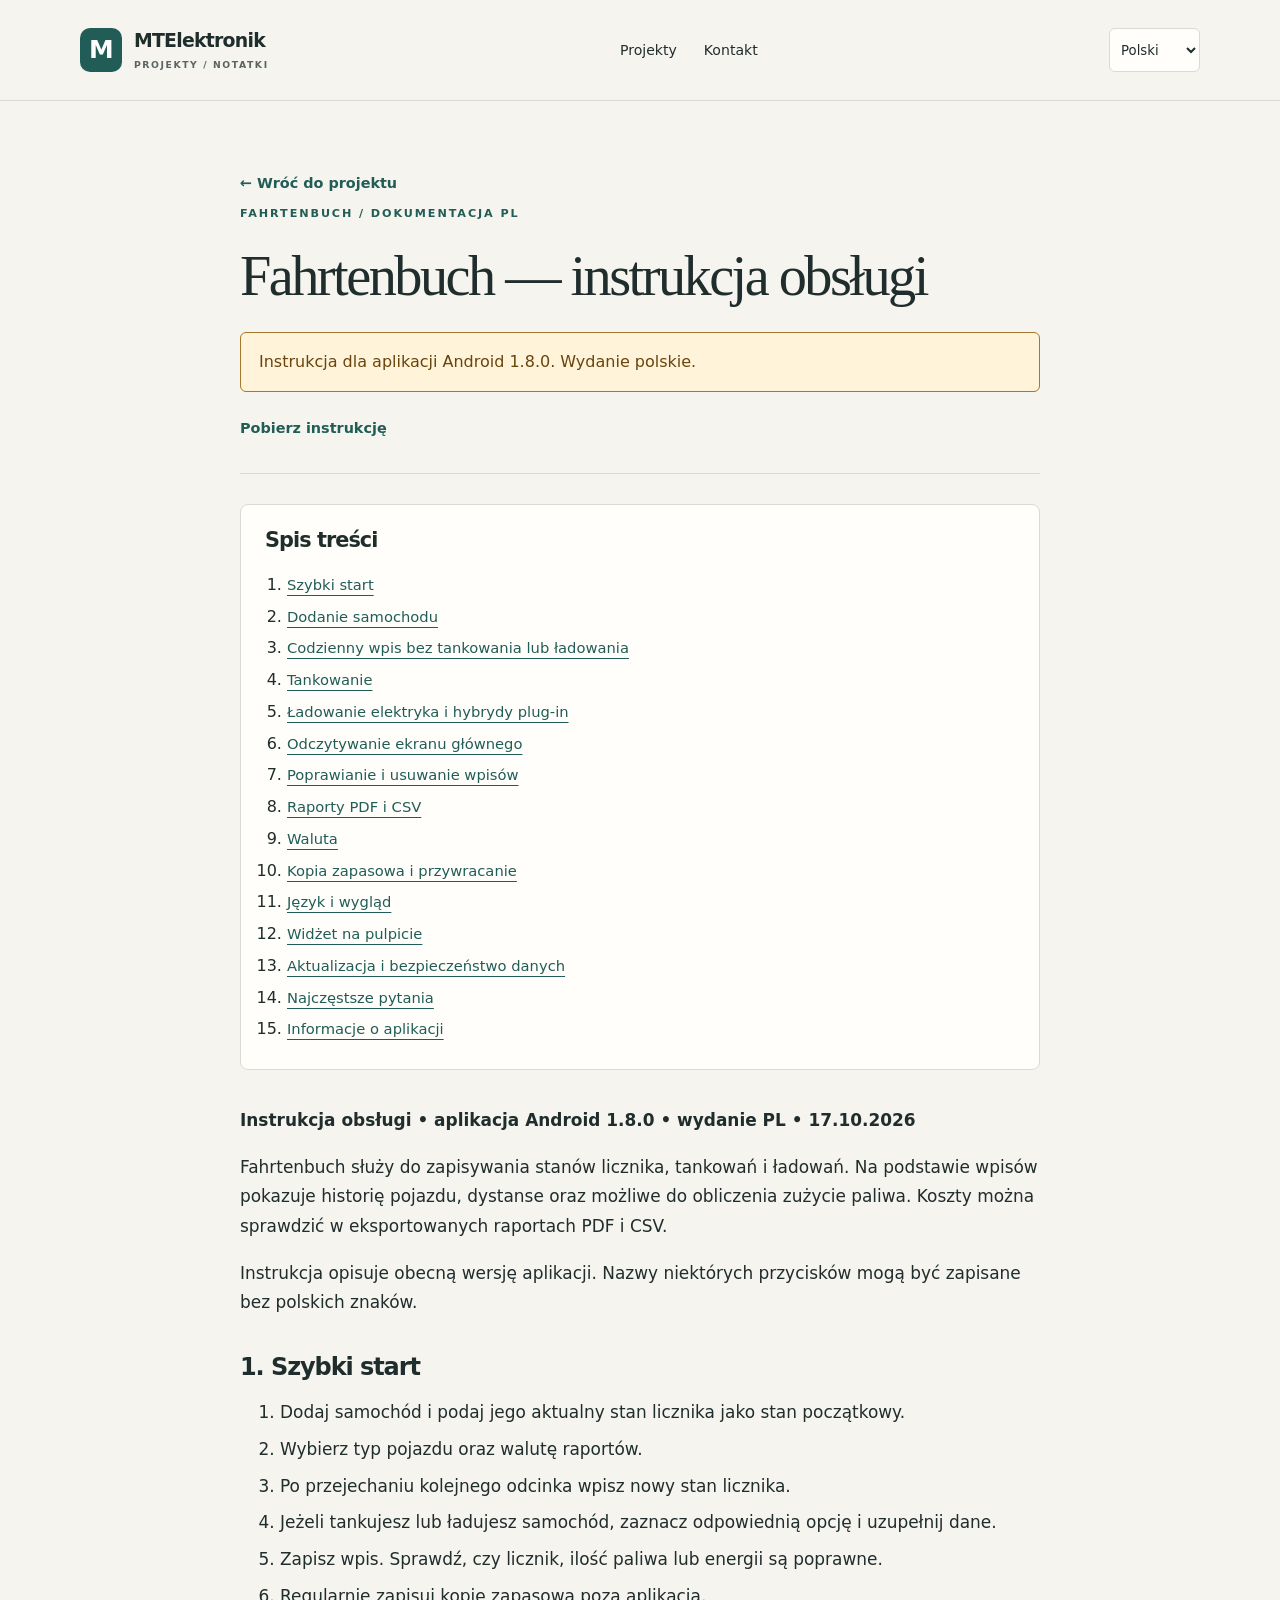
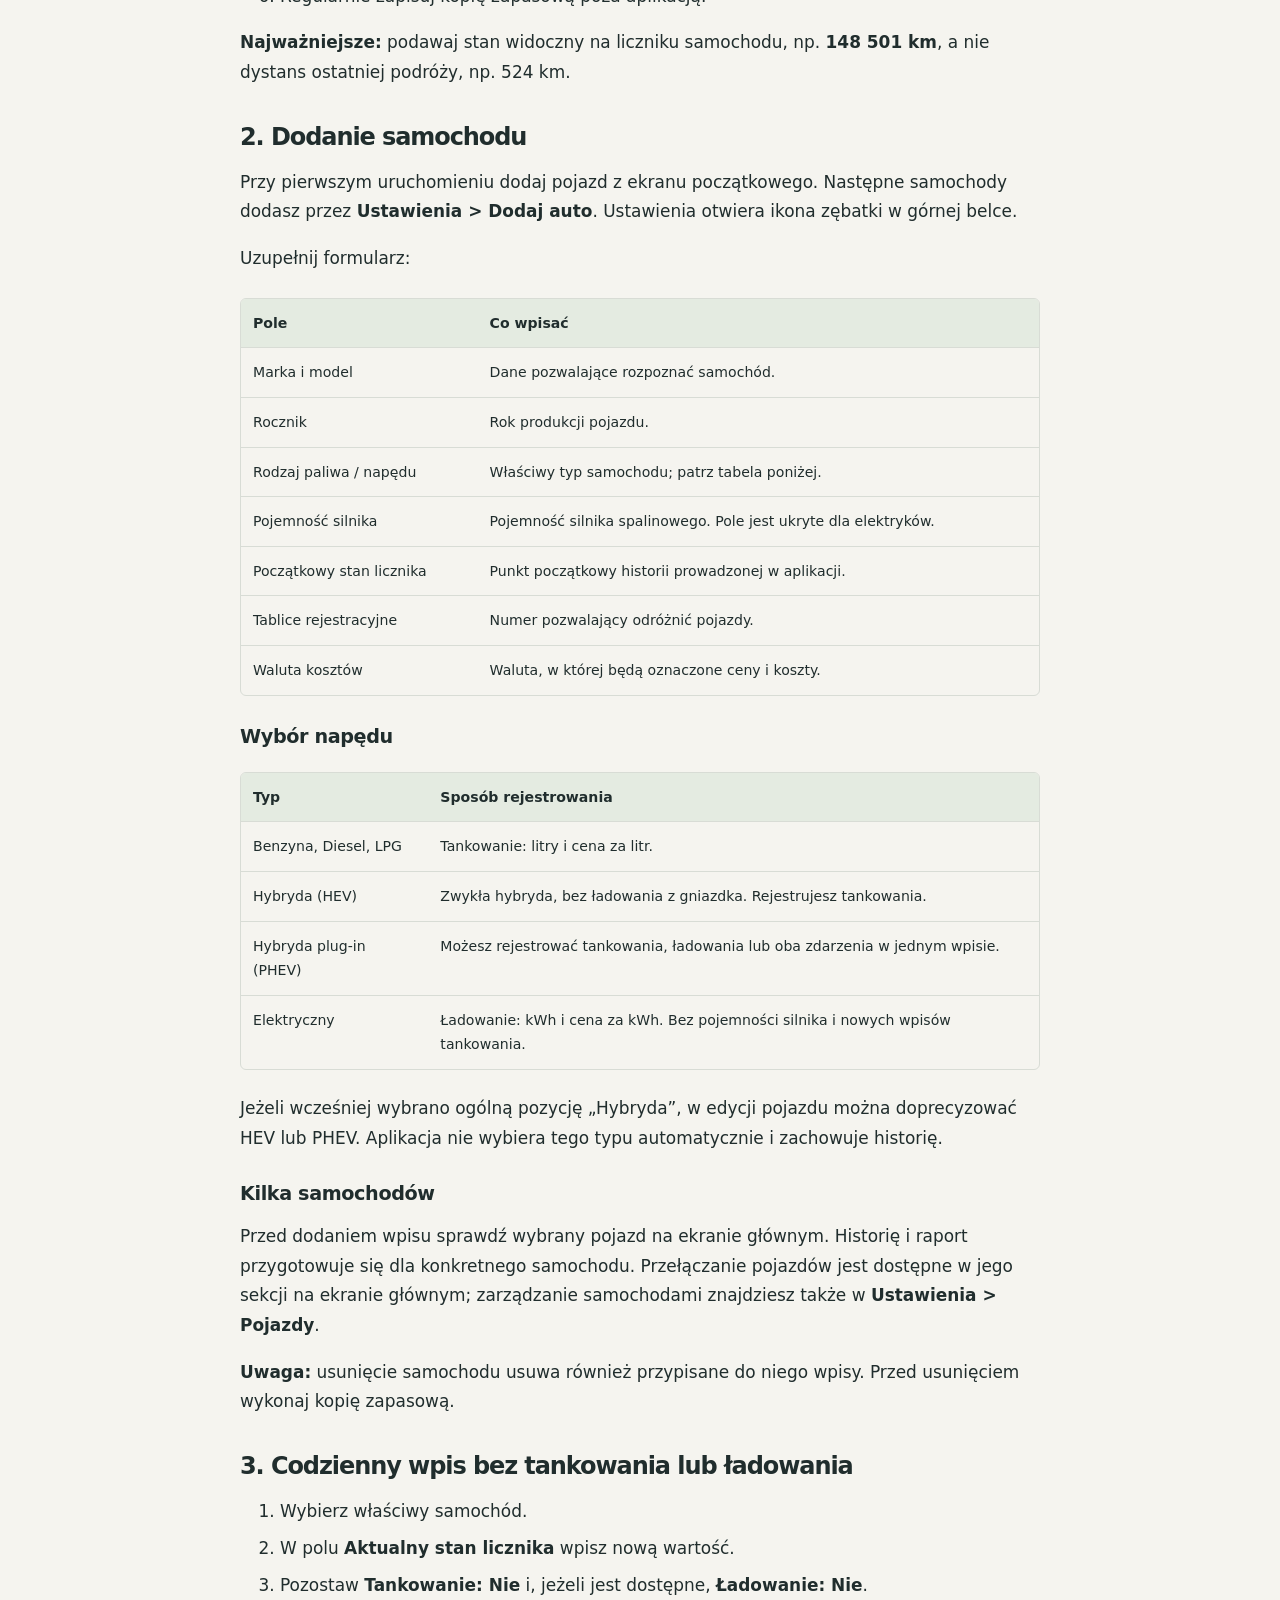
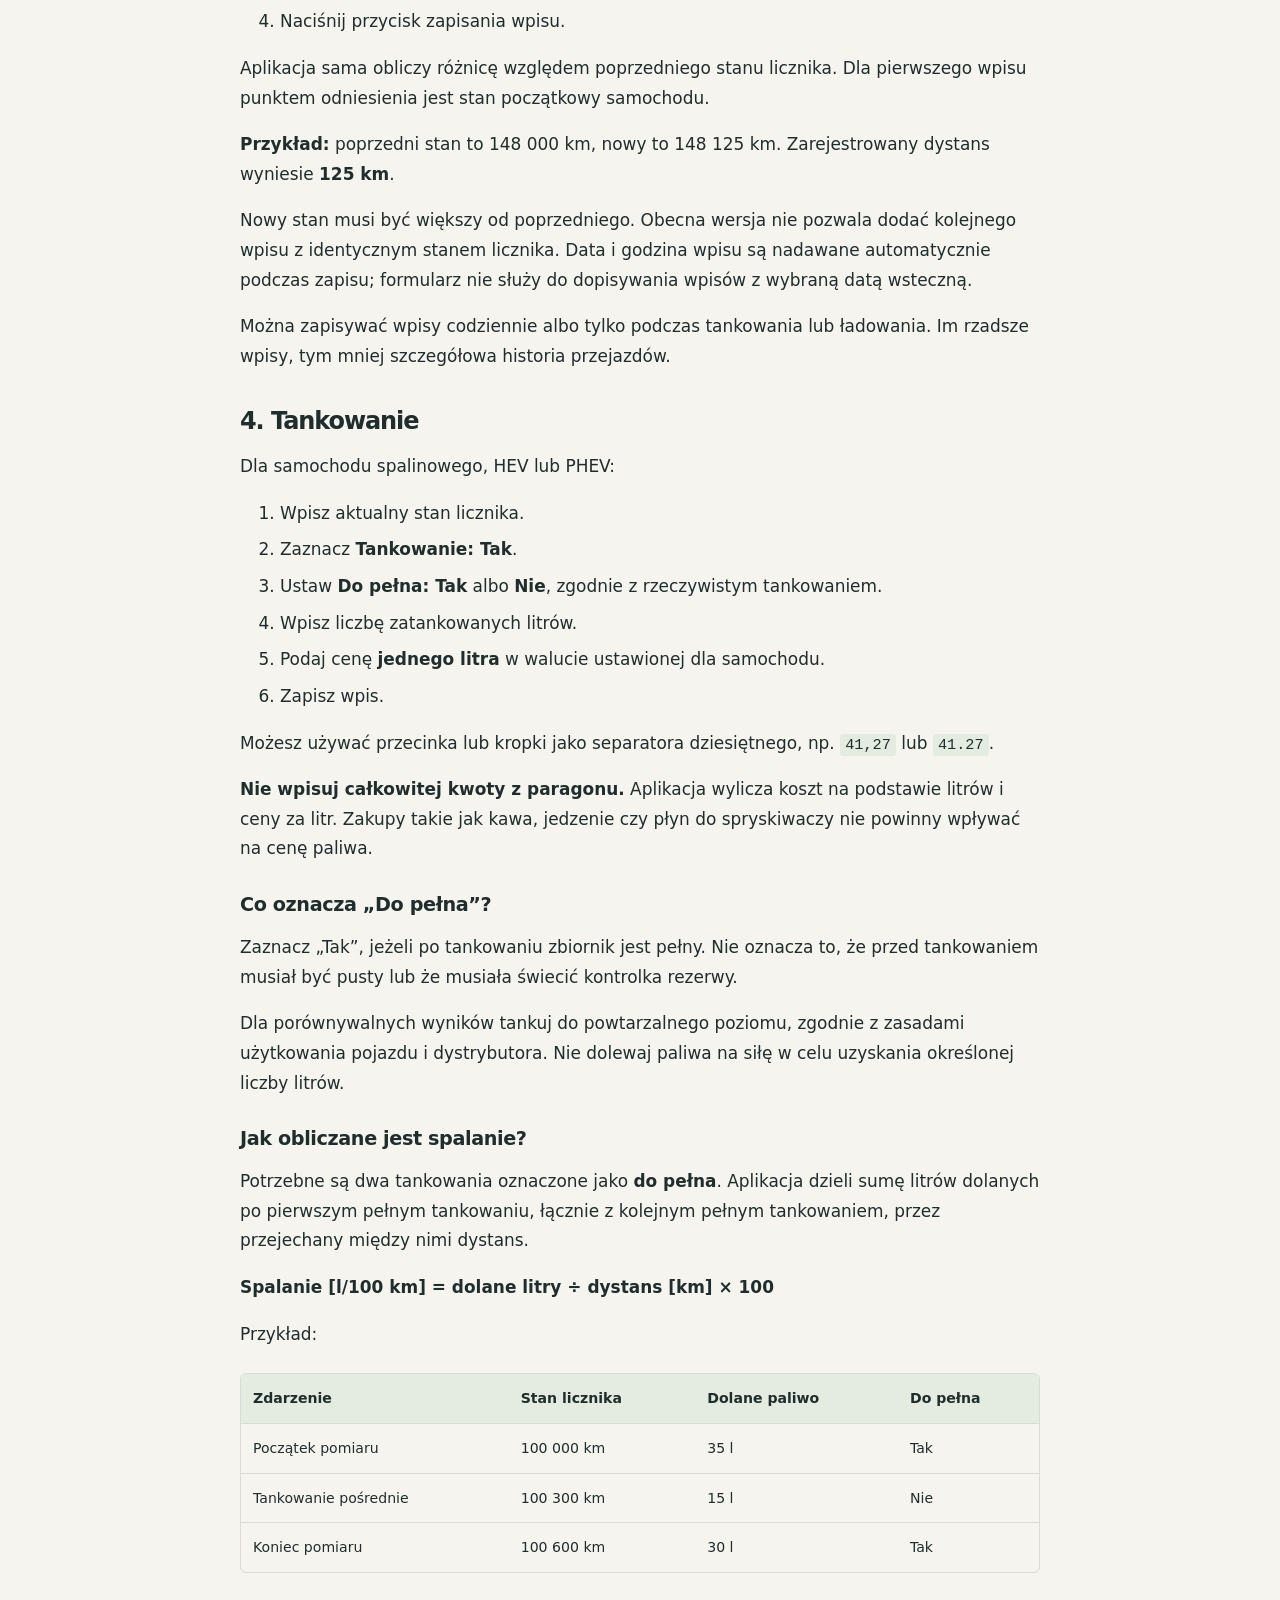
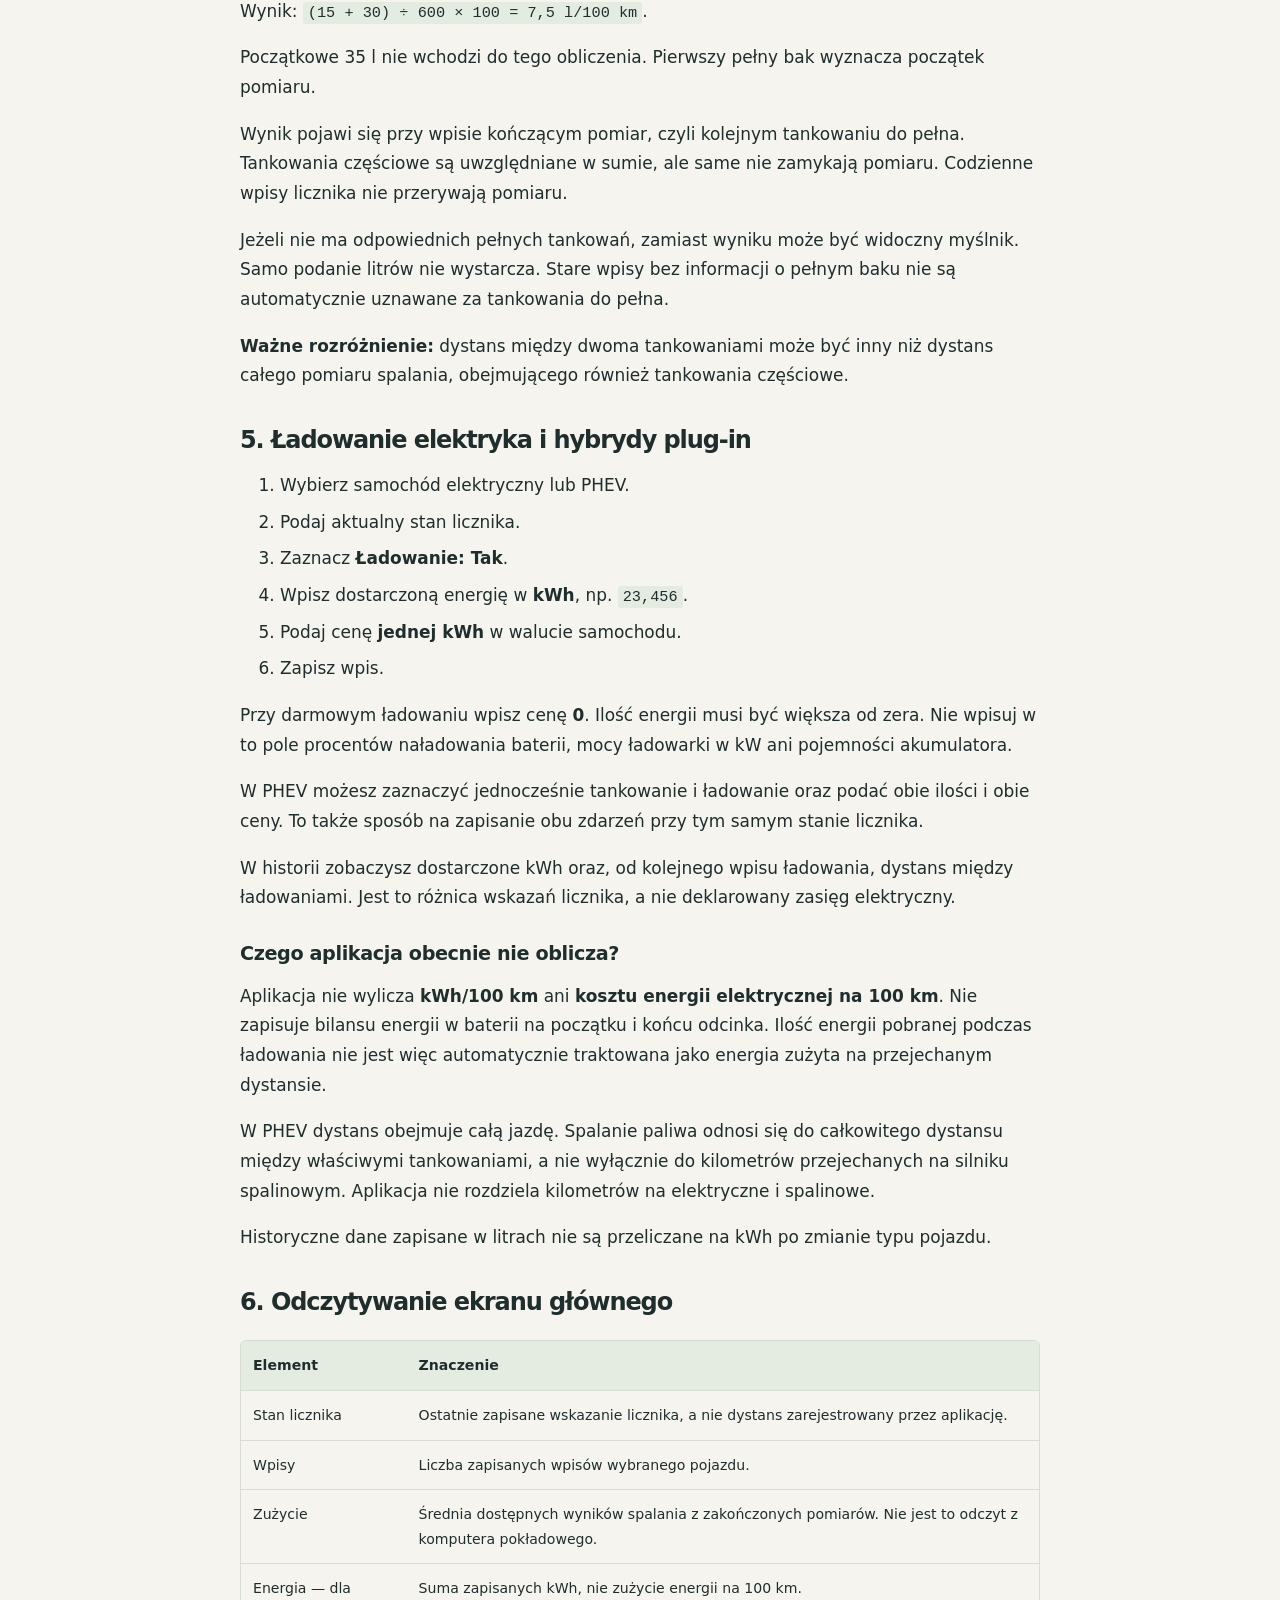
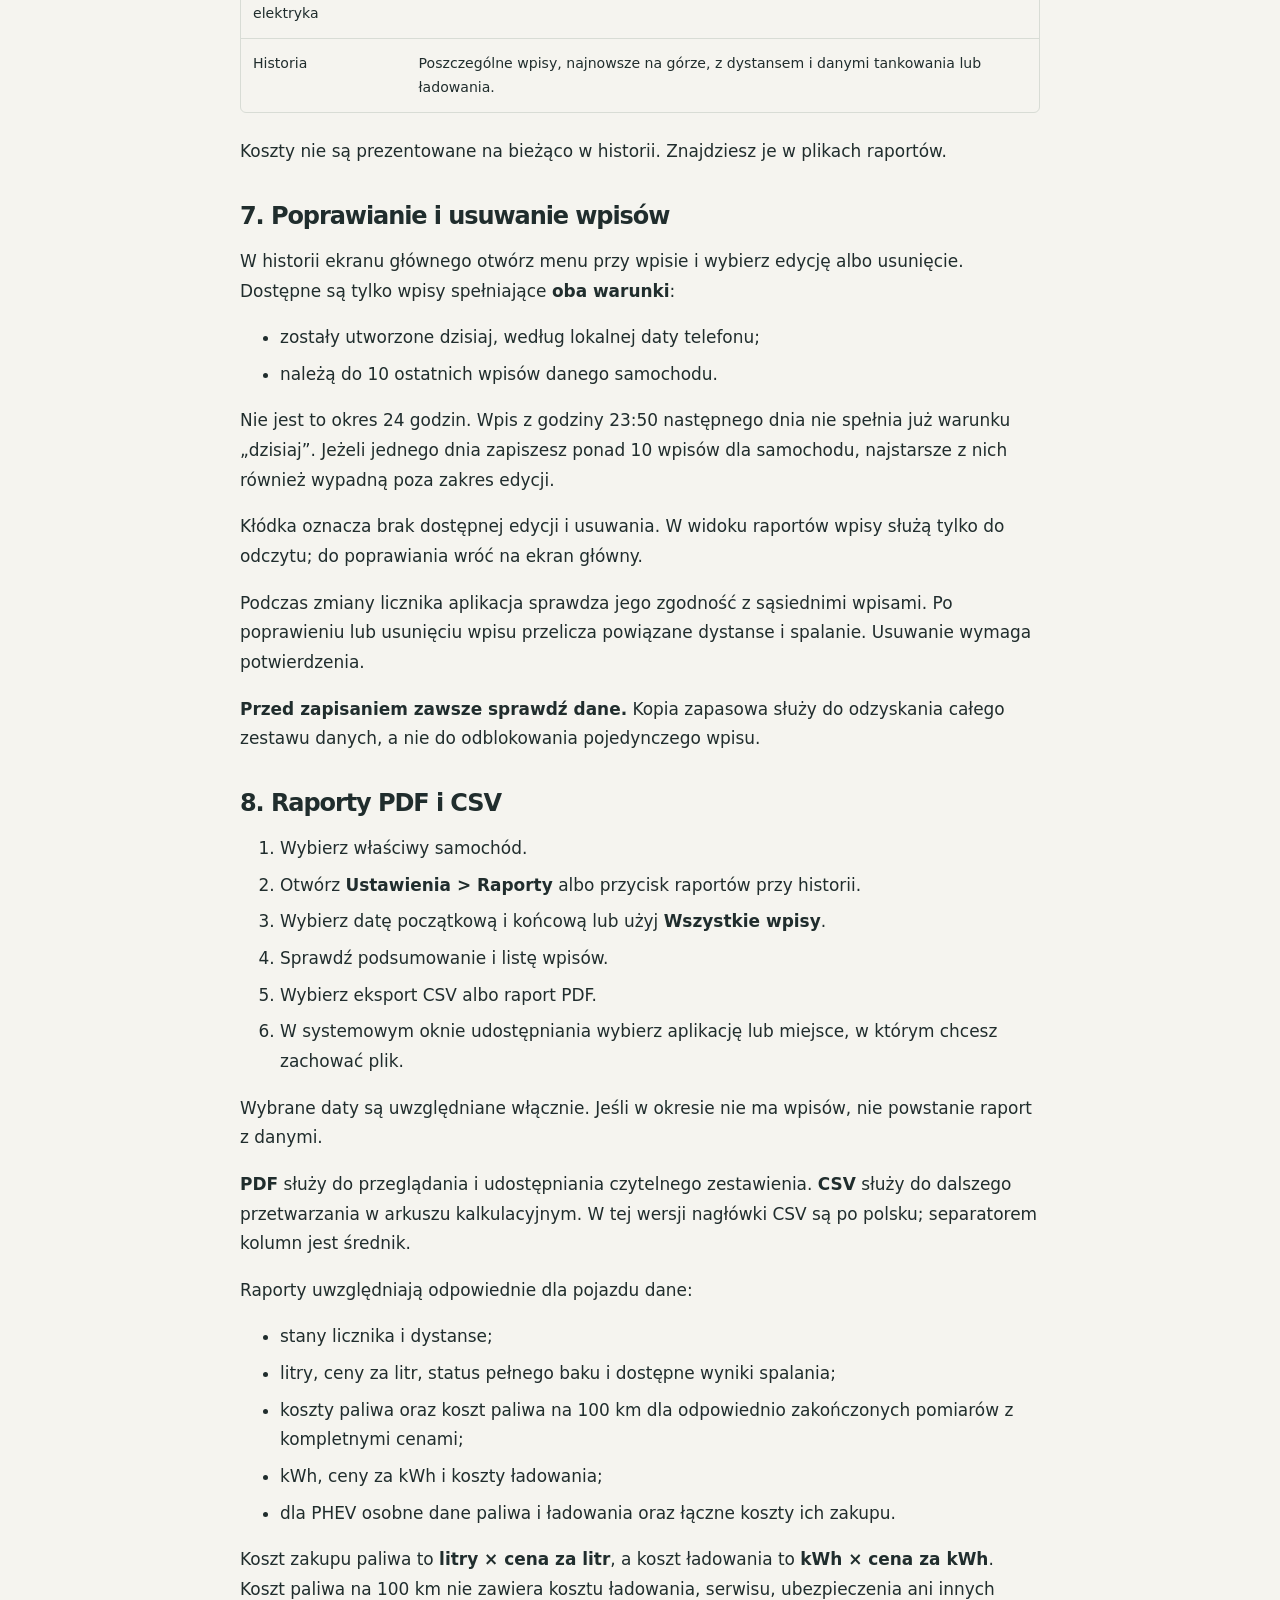
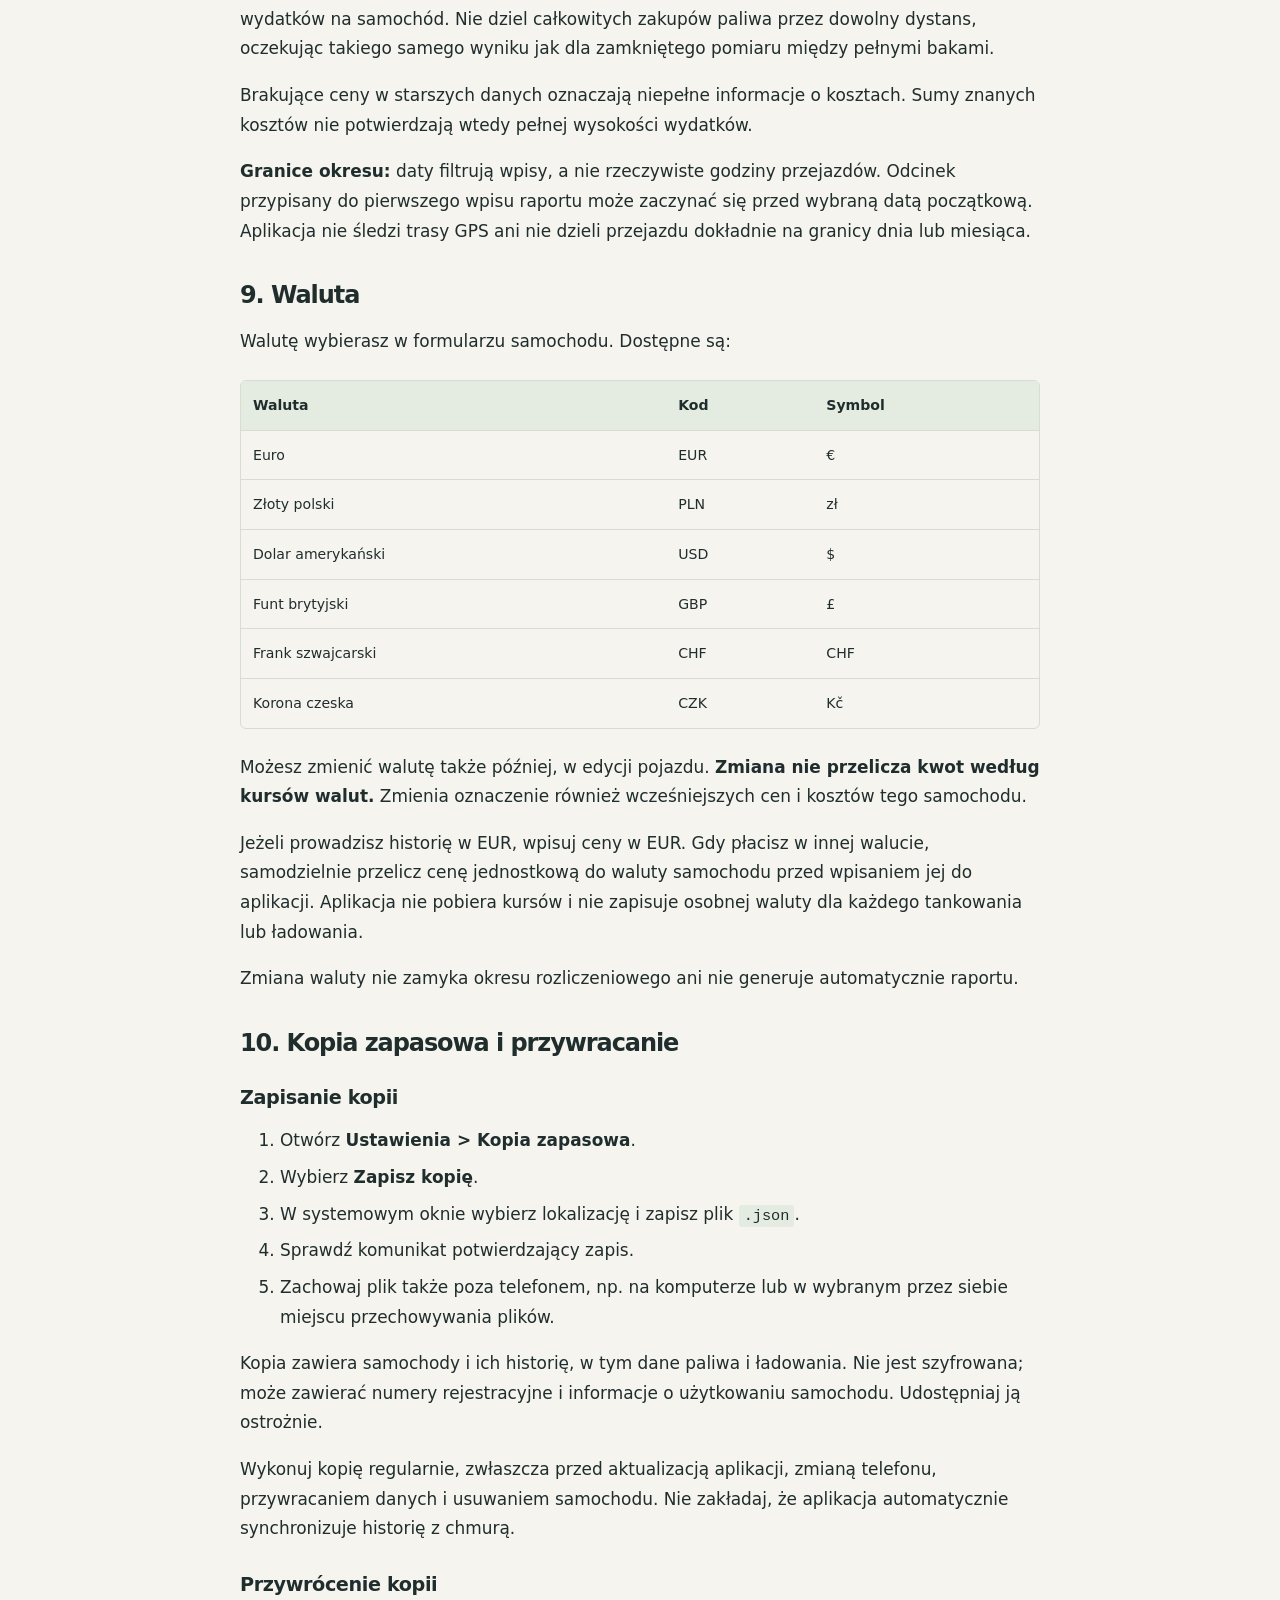
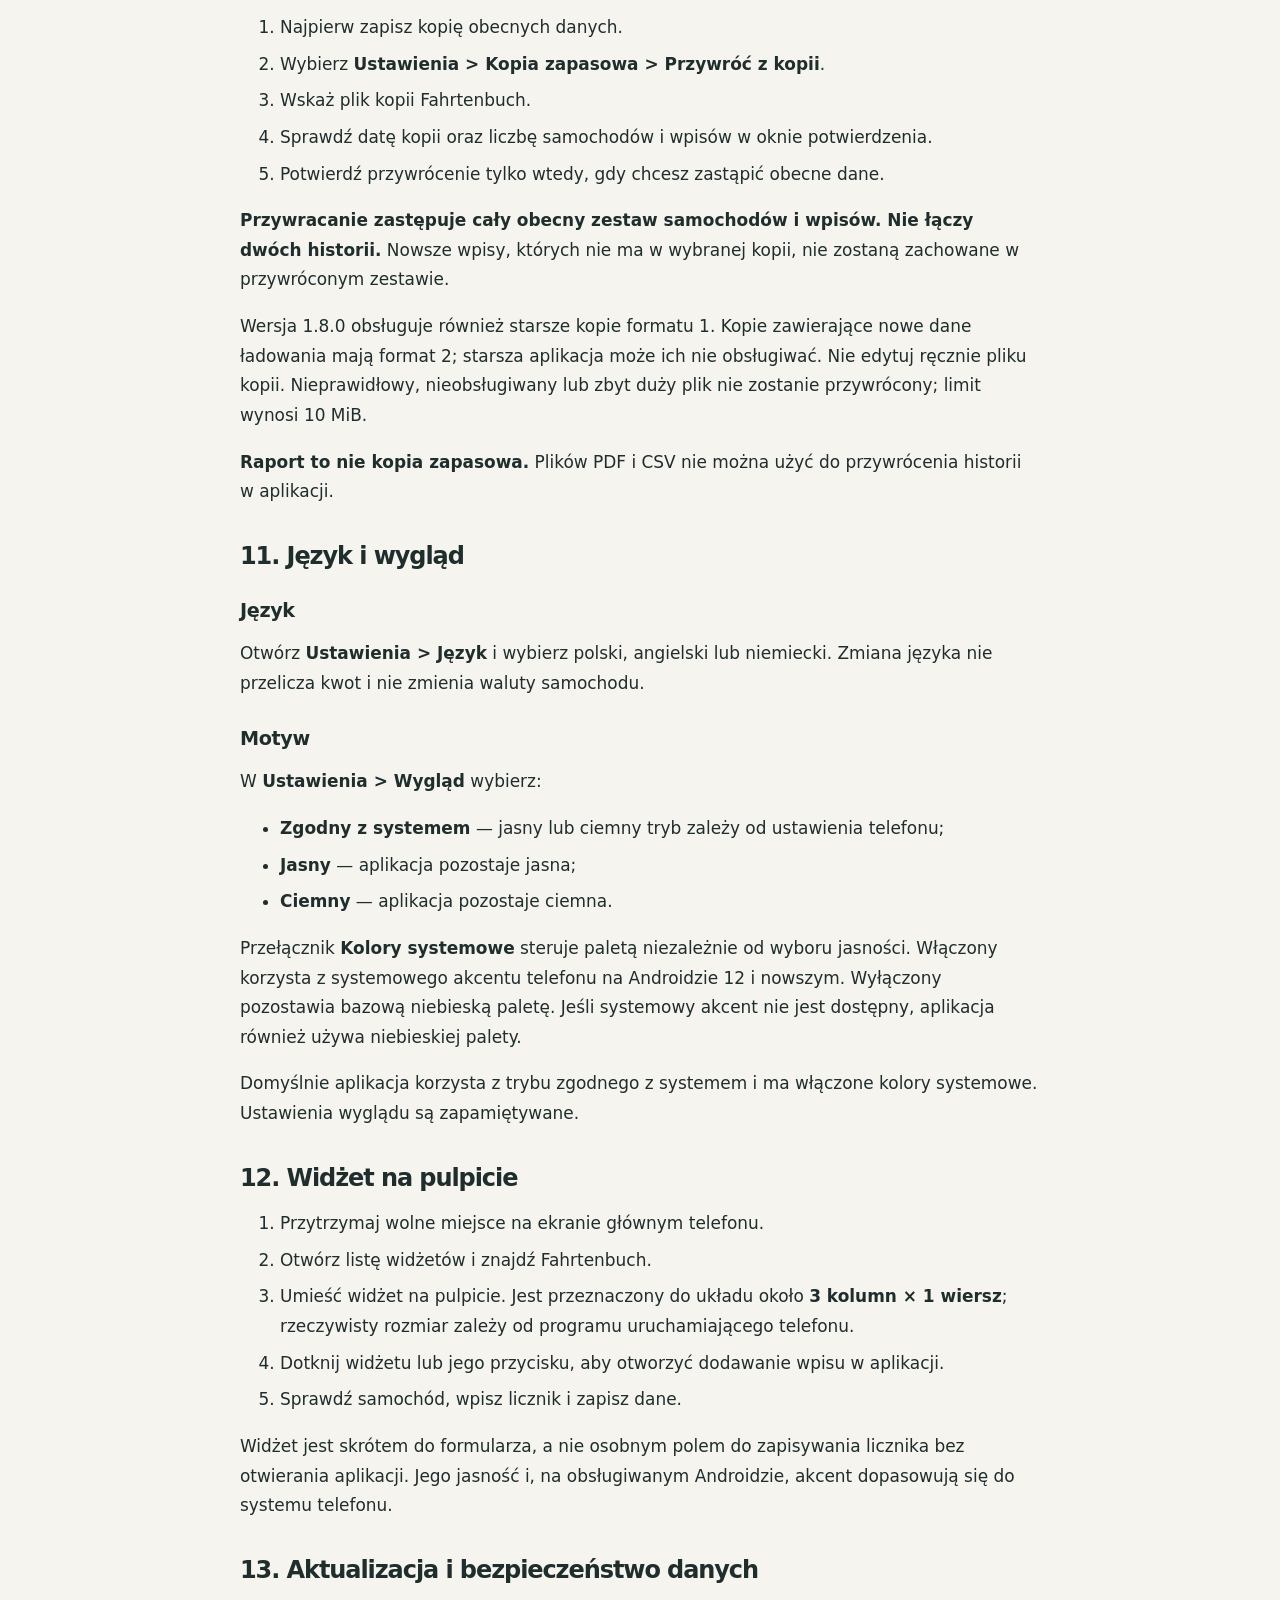
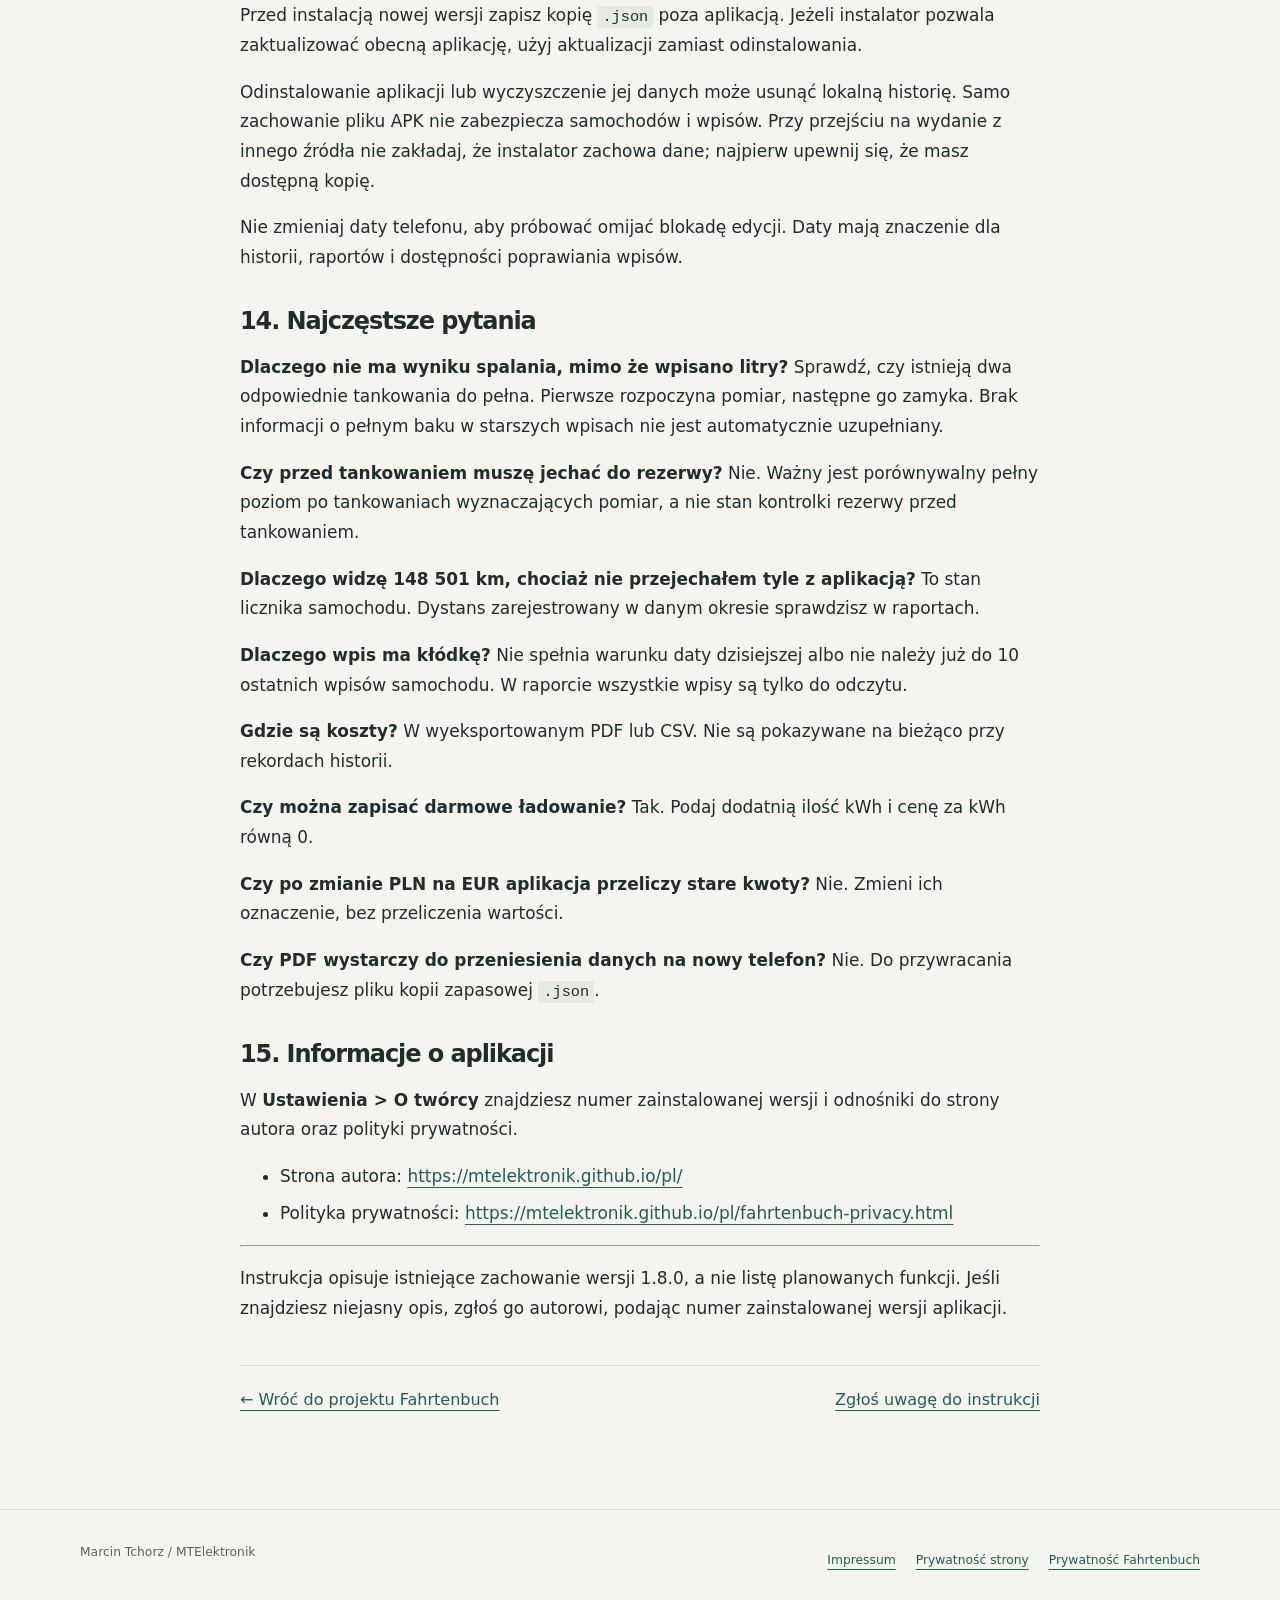
==== commit ca99c39b: "Remove homepage blog section and obsolete navigation" ====
--- a/fahrtenbuch-instrukcja.html
+++ b/fahrtenbuch-instrukcja.html
@@ -1,5 +1,5 @@
 <!doctype html>
-<html lang="pl"><head><meta charset="utf-8"><meta name="viewport" content="width=device-width,initial-scale=1"><title>Fahrtenbuch — instrukcja obsługi 1.8.0 | MTElektronik</title><meta name="description" content="Instrukcja obsługi Fahrtenbuch 1.8.0: pojazdy, tankowania, ładowania, raporty CSV/PDF i kopie zapasowe."><link rel="canonical" href="https://mtelektronik.github.io/fahrtenbuch-instrukcja.html"><link rel="icon" href="assets/favicon.svg" type="image/svg+xml"><link rel="stylesheet" href="assets/style.css"><script src="assets/site-text.js" defer></script><script src="assets/app.js" defer></script></head><body data-page="manual"><a class="skip" href="#main">Przejdź do treści</a><header class="header"><div class="wrap nav"><a class="brand" href="index.html"><span class="mark" aria-hidden="true">M</span><span>MTElektronik<span class="brand-caption">PROJEKTY / NOTATKI</span></span></a><nav aria-label="Nawigacja główna"><a href="index.html#blog">Blog</a><a href="index.html#projects">Projekty</a><a href="index.html#contact">Kontakt</a></nav><label class="language"><span class="sr-only">Język</span><select id="lang" aria-label="Język"><option value="pl" selected>Polski</option><option value="de">Deutsch</option><option value="en">English</option></select></label></div></header><main id="main" class="wrap article manual"><header class="article-header"><a class="text-link" href="index.html#projects">← Wróć do projektu</a><p class="eyebrow">FAHRTENBUCH / DOKUMENTACJA PL</p><h1>Fahrtenbuch — instrukcja obsługi</h1><p class="notice">Instrukcja dla aplikacji Android 1.8.0. Wydanie polskie.</p><a class="text-link" download href="docs/fahrtenbuch-instrukcja-prototyp-1.8.0.md">Pobierz instrukcję</a></header><nav class="manual-toc" aria-label="Spis treści"><h2>Spis treści</h2><ol><li><a href="#manual-section-1">Szybki start</a></li><li><a href="#manual-section-2">Dodanie samochodu</a></li><li><a href="#manual-section-5">Codzienny wpis bez tankowania lub ładowania</a></li><li><a href="#manual-section-6">Tankowanie</a></li><li><a href="#manual-section-9">Ładowanie elektryka i hybrydy plug-in</a></li><li><a href="#manual-section-11">Odczytywanie ekranu głównego</a></li><li><a href="#manual-section-12">Poprawianie i usuwanie wpisów</a></li><li><a href="#manual-section-13">Raporty PDF i CSV</a></li><li><a href="#manual-section-14">Waluta</a></li><li><a href="#manual-section-15">Kopia zapasowa i przywracanie</a></li><li><a href="#manual-section-18">Język i wygląd</a></li><li><a href="#manual-section-21">Widżet na pulpicie</a></li><li><a href="#manual-section-22">Aktualizacja i bezpieczeństwo danych</a></li><li><a href="#manual-section-23">Najczęstsze pytania</a></li><li><a href="#manual-section-24">Informacje o aplikacji</a></li></ol></nav><article class="article-body"><p><strong>Instrukcja obsługi • aplikacja Android 1.8.0 • wydanie PL • 17.10.2026</strong></p>
+<html lang="pl"><head><meta charset="utf-8"><meta name="viewport" content="width=device-width,initial-scale=1"><title>Fahrtenbuch — instrukcja obsługi 1.8.0 | MTElektronik</title><meta name="description" content="Instrukcja obsługi Fahrtenbuch 1.8.0: pojazdy, tankowania, ładowania, raporty CSV/PDF i kopie zapasowe."><link rel="canonical" href="https://mtelektronik.github.io/fahrtenbuch-instrukcja.html"><link rel="icon" href="assets/favicon.svg" type="image/svg+xml"><link rel="stylesheet" href="assets/style.css"><script src="assets/site-text.js" defer></script><script src="assets/app.js" defer></script></head><body data-page="manual"><a class="skip" href="#main">Przejdź do treści</a><header class="header"><div class="wrap nav"><a class="brand" href="index.html"><span class="mark" aria-hidden="true">M</span><span>MTElektronik<span class="brand-caption">PROJEKTY / NOTATKI</span></span></a><nav aria-label="Nawigacja główna"><a href="index.html#projects">Projekty</a><a href="index.html#contact">Kontakt</a></nav><label class="language"><span class="sr-only">Język</span><select id="lang" aria-label="Język"><option value="pl" selected>Polski</option><option value="de">Deutsch</option><option value="en">English</option></select></label></div></header><main id="main" class="wrap article manual"><header class="article-header"><a class="text-link" href="index.html#projects">← Wróć do projektu</a><p class="eyebrow">FAHRTENBUCH / DOKUMENTACJA PL</p><h1>Fahrtenbuch — instrukcja obsługi</h1><p class="notice">Instrukcja dla aplikacji Android 1.8.0. Wydanie polskie.</p><a class="text-link" download href="docs/fahrtenbuch-instrukcja-prototyp-1.8.0.md">Pobierz instrukcję</a></header><nav class="manual-toc" aria-label="Spis treści"><h2>Spis treści</h2><ol><li><a href="#manual-section-1">Szybki start</a></li><li><a href="#manual-section-2">Dodanie samochodu</a></li><li><a href="#manual-section-5">Codzienny wpis bez tankowania lub ładowania</a></li><li><a href="#manual-section-6">Tankowanie</a></li><li><a href="#manual-section-9">Ładowanie elektryka i hybrydy plug-in</a></li><li><a href="#manual-section-11">Odczytywanie ekranu głównego</a></li><li><a href="#manual-section-12">Poprawianie i usuwanie wpisów</a></li><li><a href="#manual-section-13">Raporty PDF i CSV</a></li><li><a href="#manual-section-14">Waluta</a></li><li><a href="#manual-section-15">Kopia zapasowa i przywracanie</a></li><li><a href="#manual-section-18">Język i wygląd</a></li><li><a href="#manual-section-21">Widżet na pulpicie</a></li><li><a href="#manual-section-22">Aktualizacja i bezpieczeństwo danych</a></li><li><a href="#manual-section-23">Najczęstsze pytania</a></li><li><a href="#manual-section-24">Informacje o aplikacji</a></li></ol></nav><article class="article-body"><p><strong>Instrukcja obsługi • aplikacja Android 1.8.0 • wydanie PL • 17.10.2026</strong></p>
 <p>Fahrtenbuch służy do zapisywania stanów licznika, tankowań i ładowań. Na podstawie wpisów pokazuje historię pojazdu, dystanse oraz możliwe do obliczenia zużycie paliwa. Koszty można sprawdzić w eksportowanych raportach PDF i CSV.</p>
 <p>Instrukcja opisuje obecną wersję aplikacji. Nazwy niektórych przycisków mogą być zapisane bez polskich znaków.</p>
 <h2 id="manual-section-1">1. Szybki start</h2>
--- a/assets/style.css
+++ b/assets/style.css
@@ -14,3 +14,7 @@
 .release-note{border-left:3px solid var(--accent);background:var(--soft);padding:14px 18px;font-size:.9rem}.appcard .release-note{color:var(--text)}.manual-callout{margin-top:28px;padding:28px;border:1px solid var(--line);border-radius:8px;background:var(--panel);display:grid;grid-template-columns:minmax(0,1fr) auto;gap:32px;align-items:center}.manual-callout .eyebrow{margin-bottom:10px}.manual-callout h3{font-size:1.35rem;margin-top:0}.manual-callout p:not(.eyebrow){font-size:.9rem;color:var(--muted);margin-bottom:0}.manual-actions{display:flex;flex-direction:column;align-items:flex-start;gap:8px}.manual-toc{padding:24px;border:1px solid var(--line);background:var(--panel);border-radius:8px;margin-bottom:36px}.manual-toc h2{font-size:1.3rem;margin-top:0}.manual-toc ol{padding-left:22px;margin-bottom:0}.manual-toc a{display:inline-block;padding-block:3px;font-size:.92rem}.table-scroll{max-width:100%;overflow-x:auto;margin-block:24px;border:1px solid var(--line);border-radius:6px}.table-scroll:focus-visible{outline:3px solid var(--accent);outline-offset:4px}.manual table{border-collapse:collapse;width:100%;font-size:.88rem;min-width:480px}.manual th,.manual td{border-bottom:1px solid var(--line);padding:12px;text-align:left;vertical-align:top}.manual th{background:var(--soft)}.manual tr:last-child td{border-bottom:0}.manual code{background:var(--soft);padding:2px 5px;border-radius:3px;font-size:.9em}.manual .article-body h2{scroll-margin-top:24px}.manual .article-body h3{font-size:1.2rem;margin-top:30px;letter-spacing:-.02em}.manual .article-body li+li{margin-top:7px}
 @media(max-width:900px){.manual-callout{grid-template-columns:minmax(0,1fr);gap:22px}.manual-actions{flex-direction:row;align-items:center;flex-wrap:wrap;gap:10px 20px}}
 @media(max-width:680px){.manual-callout,.manual-toc{padding:20px}}
+/* Discreet footer counter: plain text, no badge or animation. */
+.visitor-counter{flex-basis:100%;font-size:.72rem;color:var(--muted);font-variant-numeric:tabular-nums}
+
+.appcard .release-note strong{display:block;margin-bottom:6px}.appcard .release-note p{margin:0;color:inherit}.appcard .release-note a{font-weight:650;overflow-wrap:anywhere}
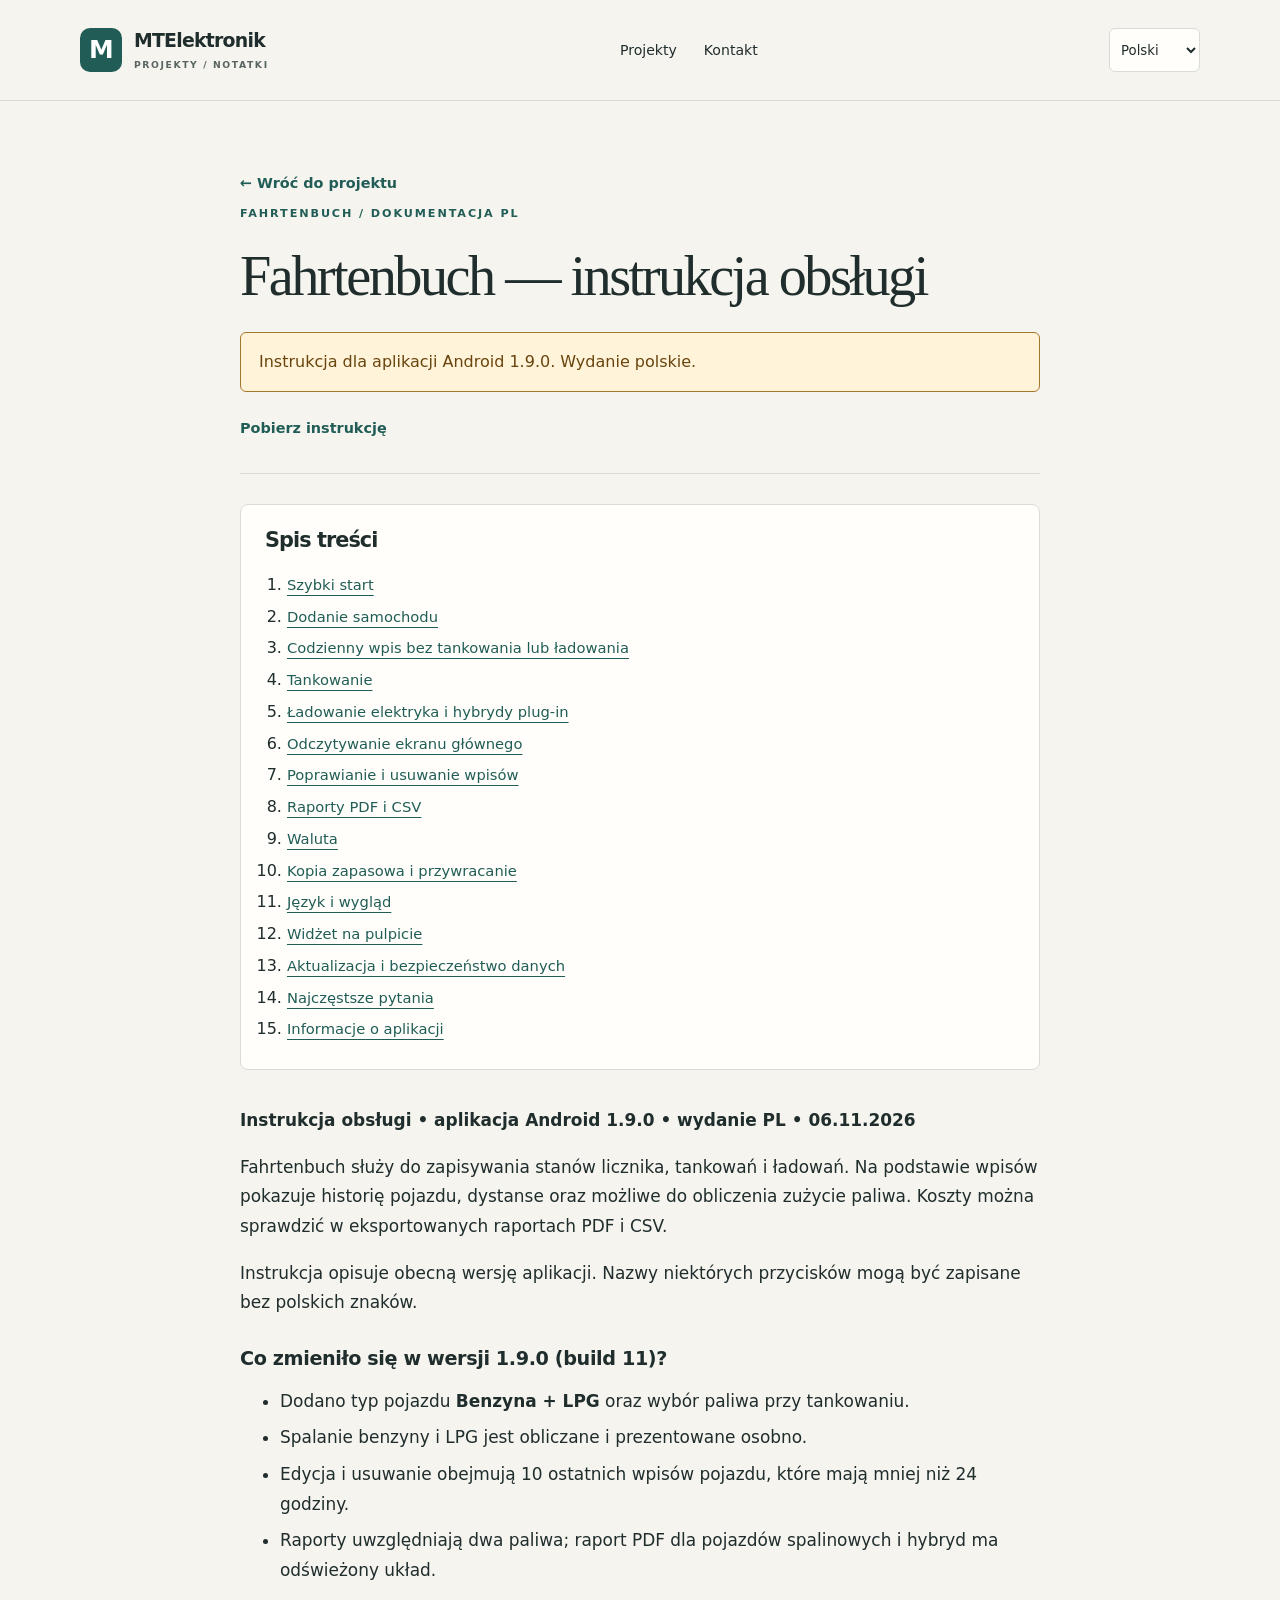
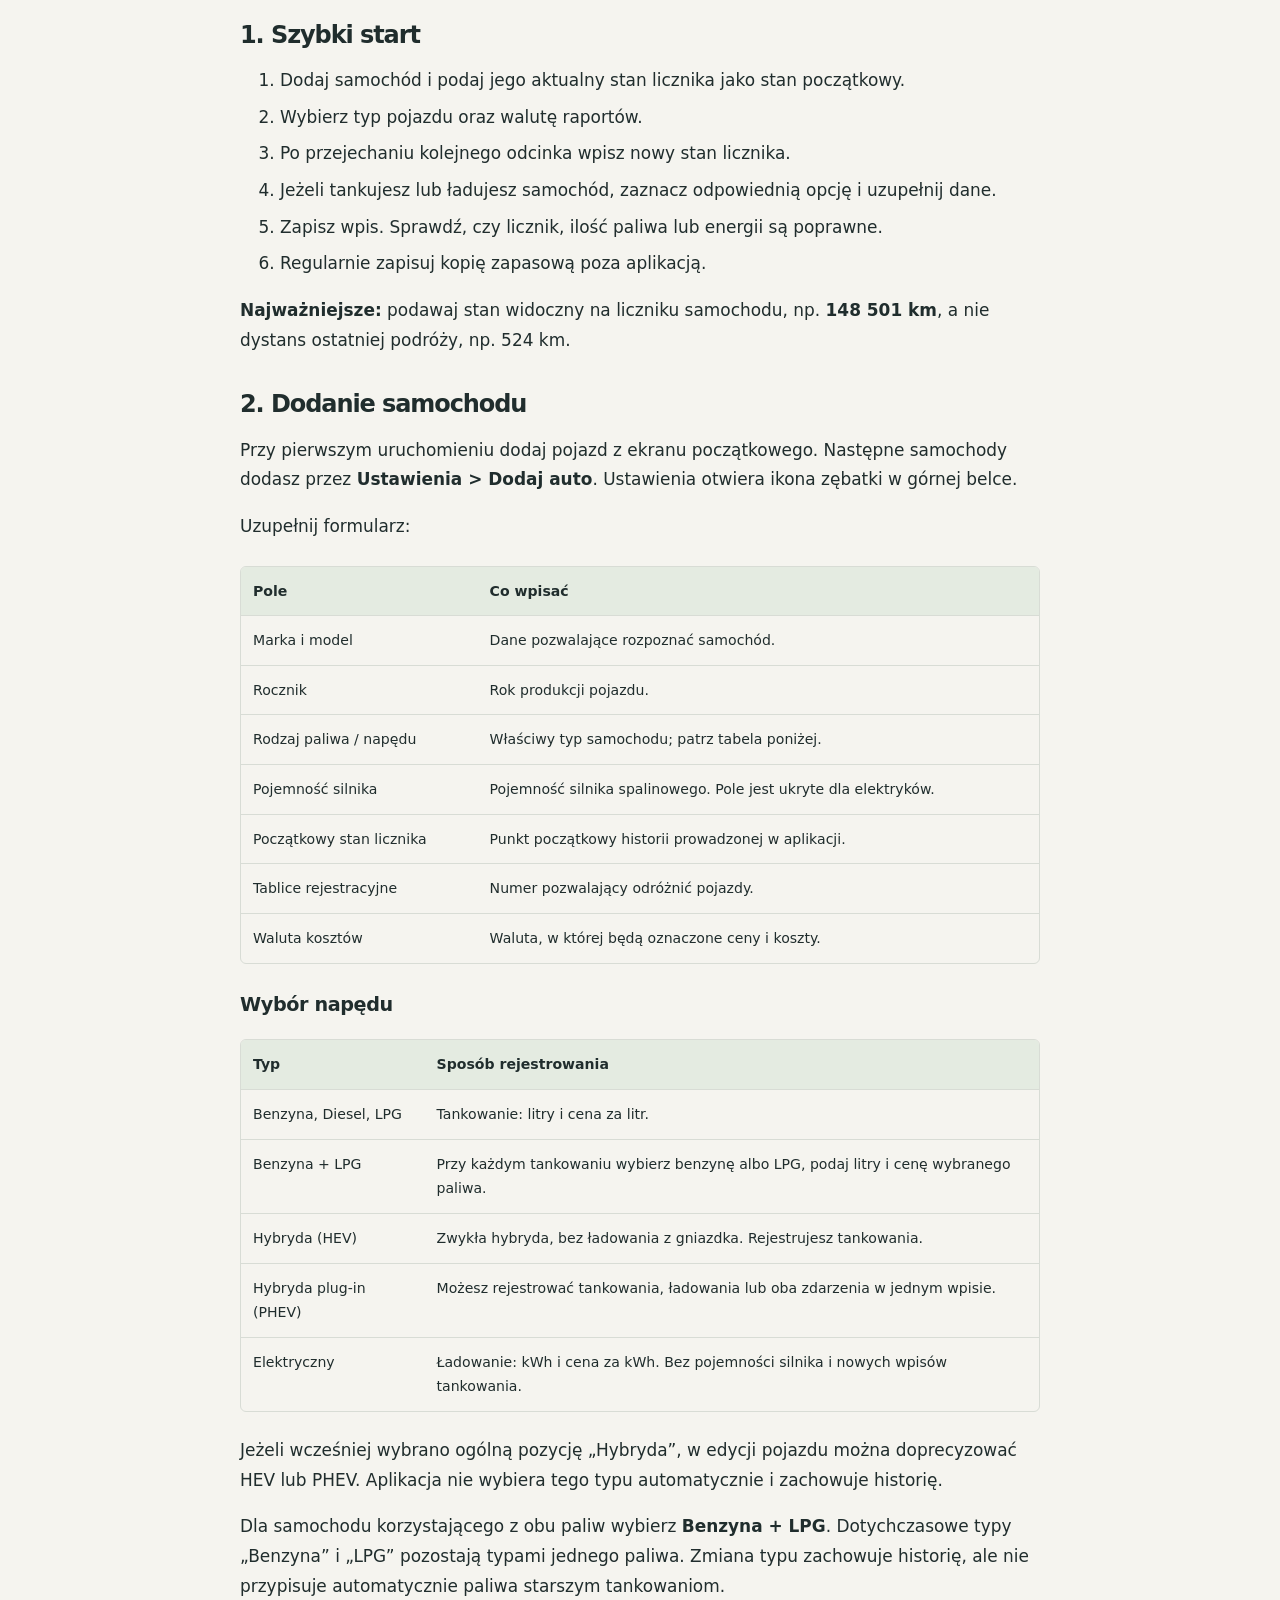
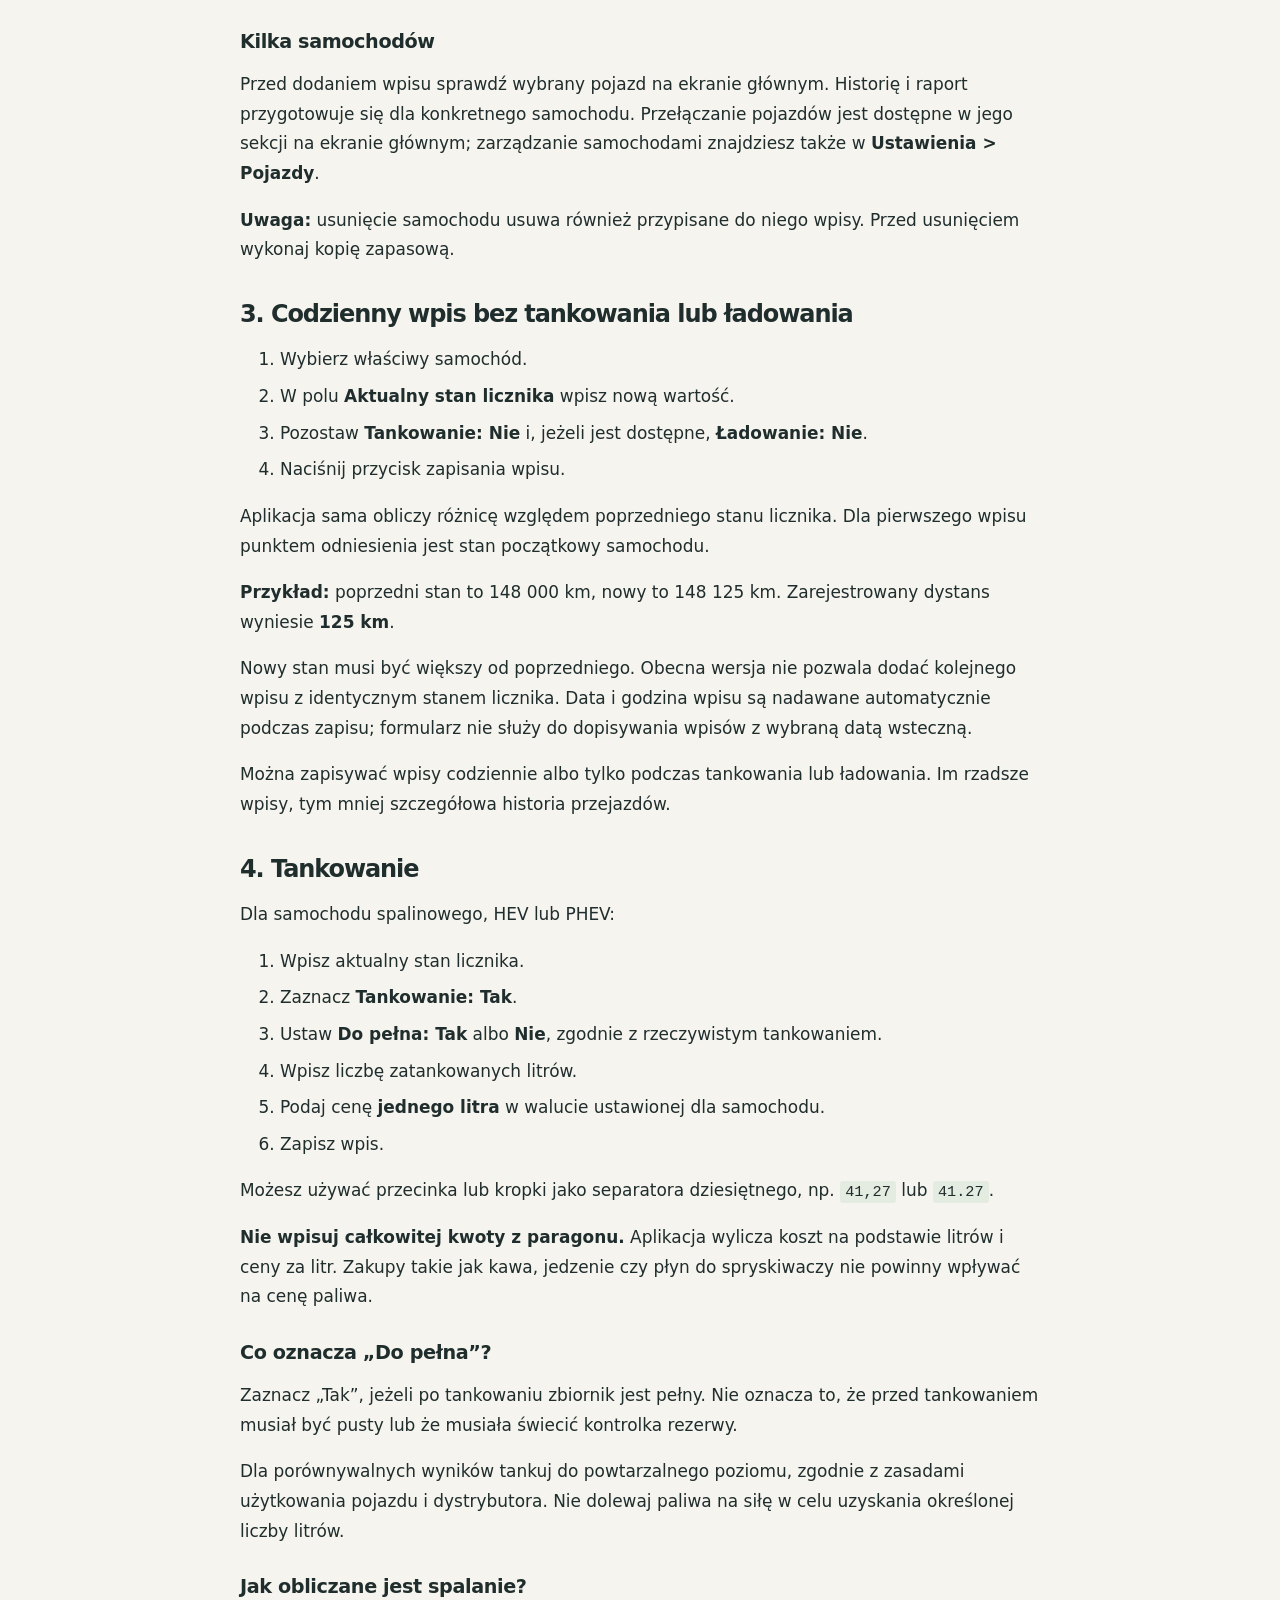
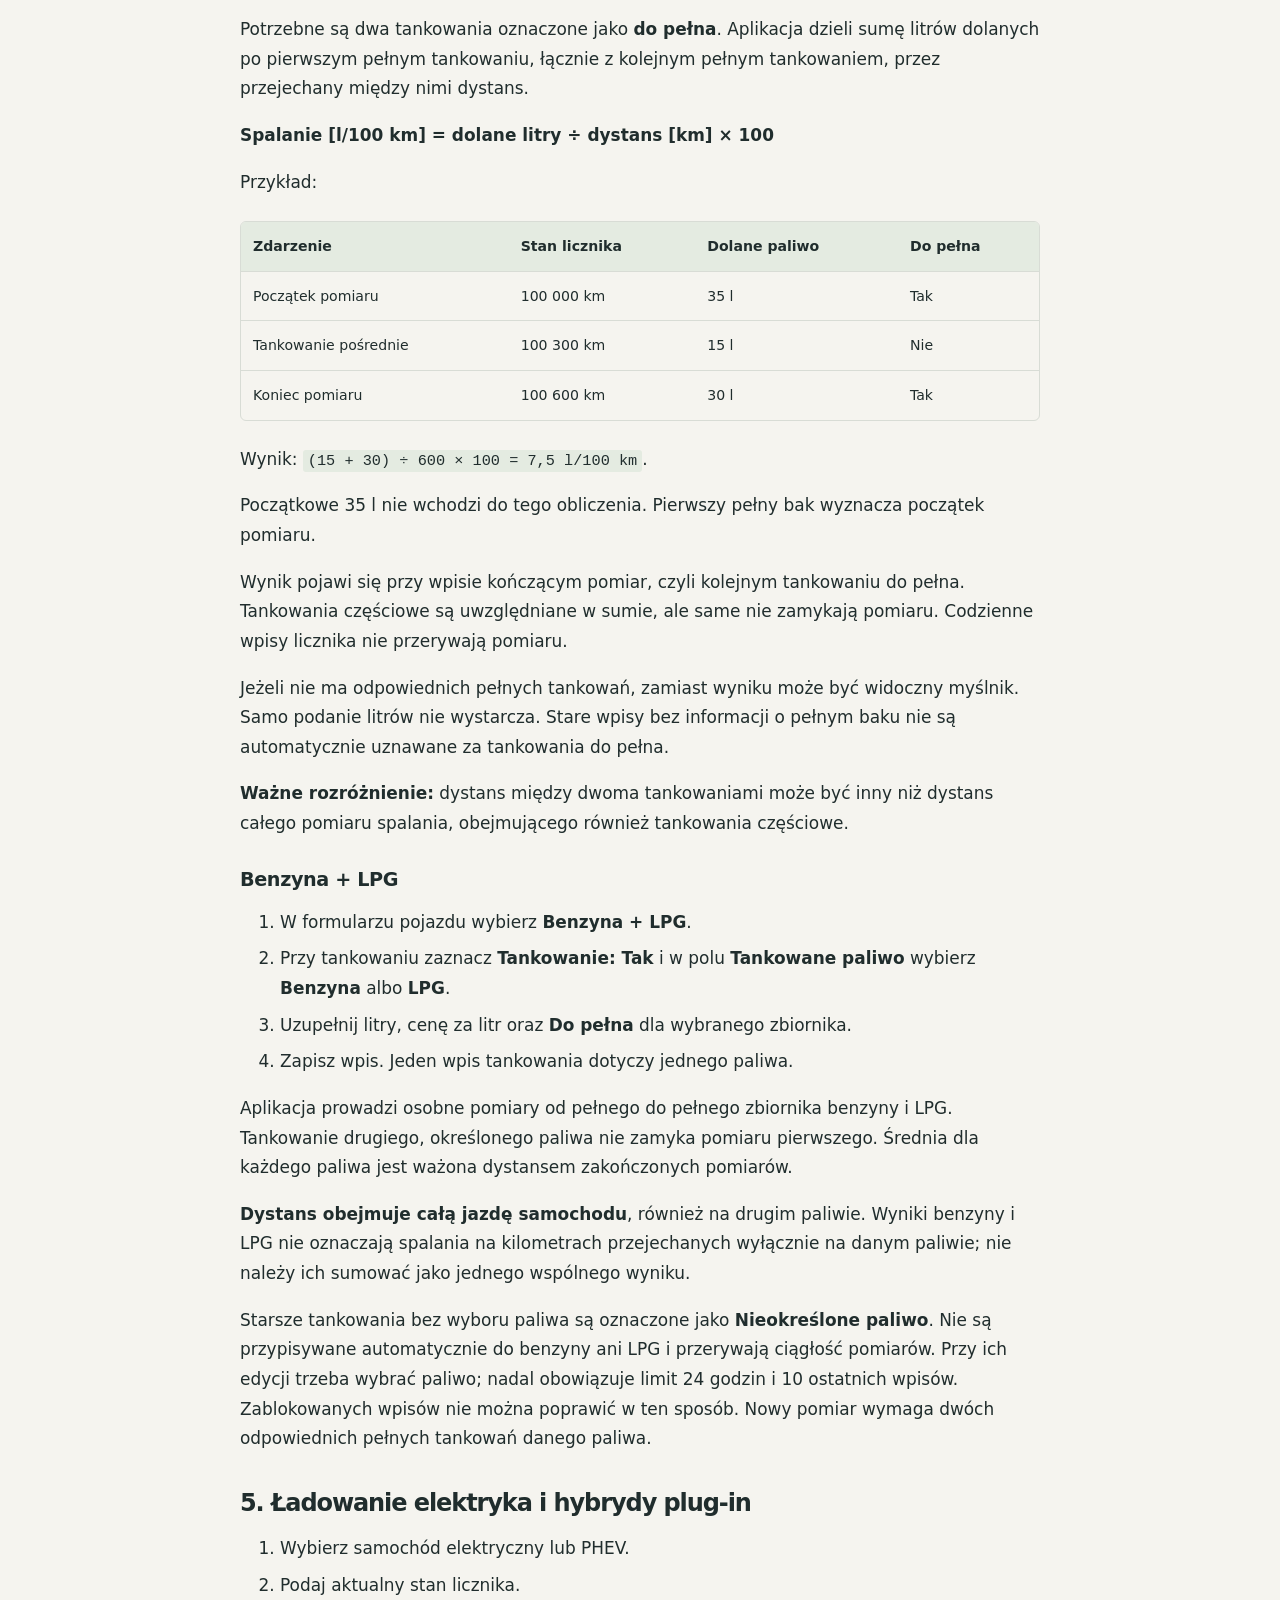
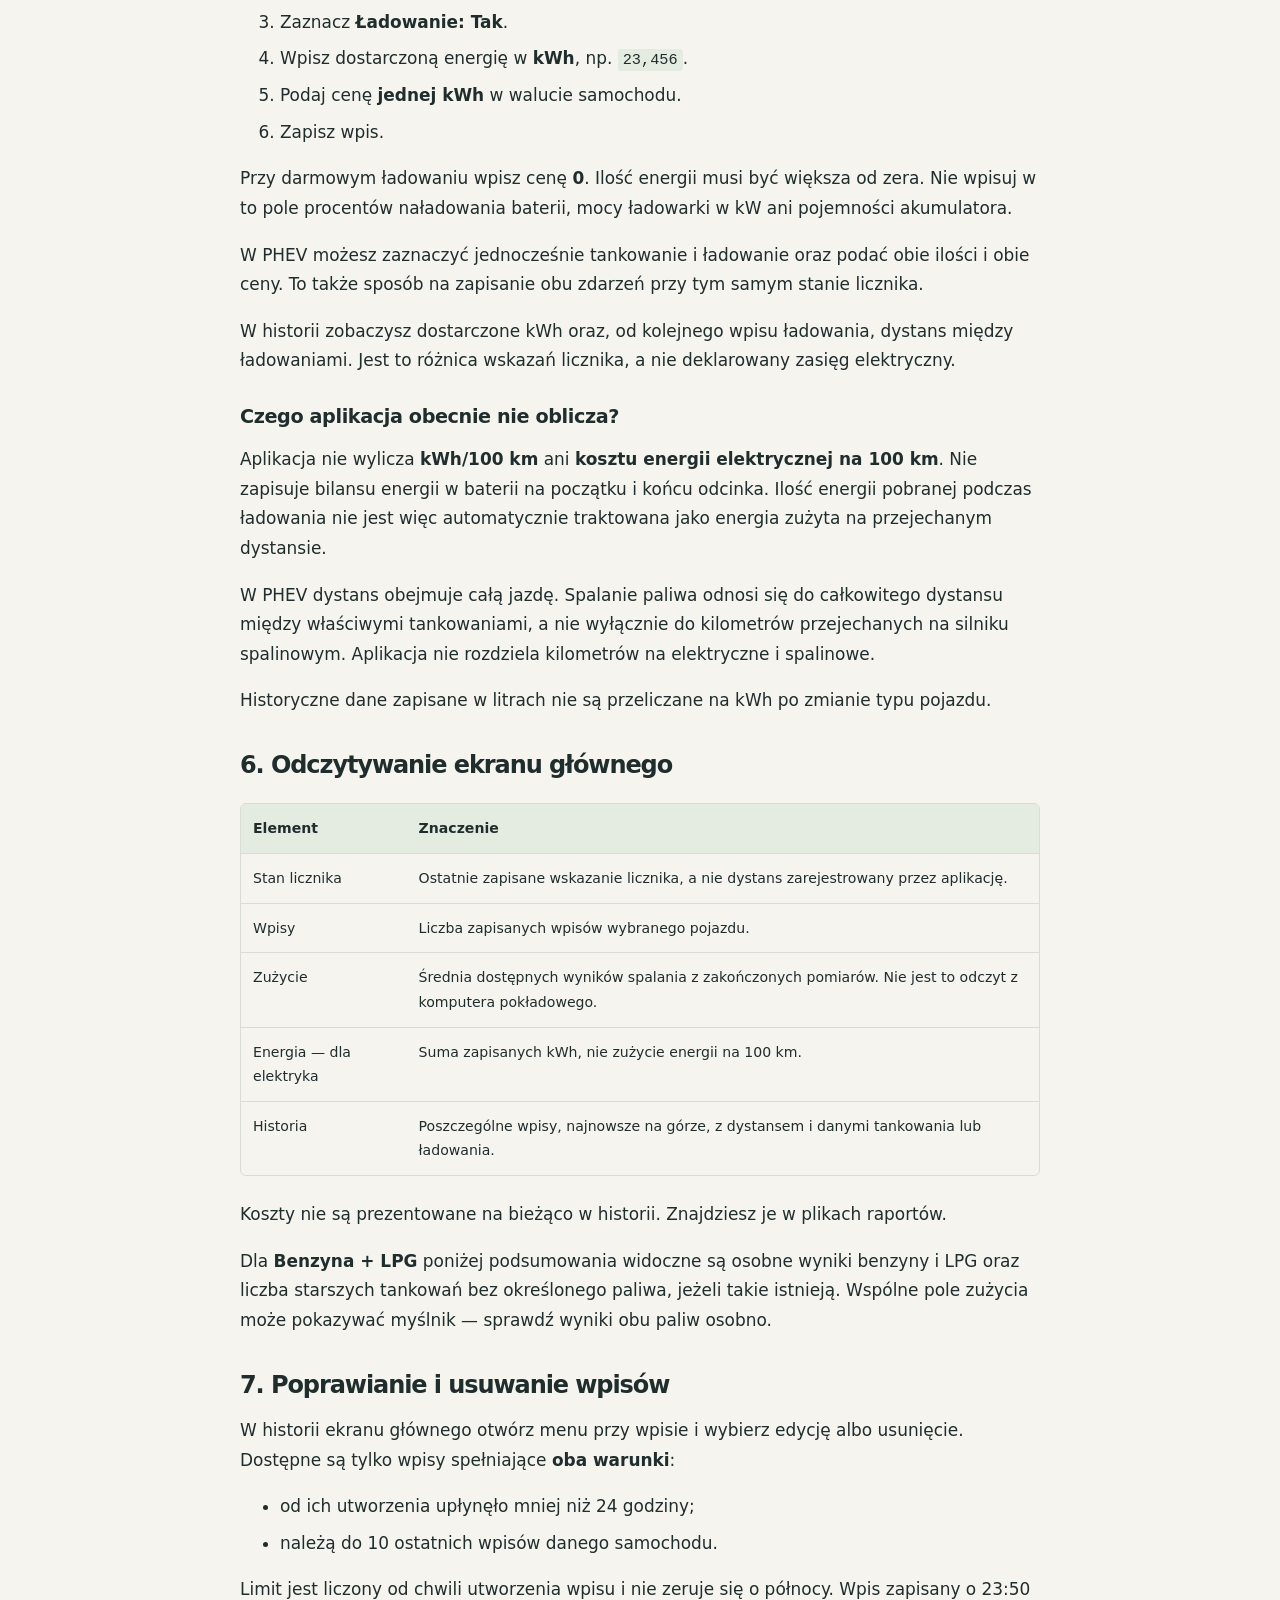
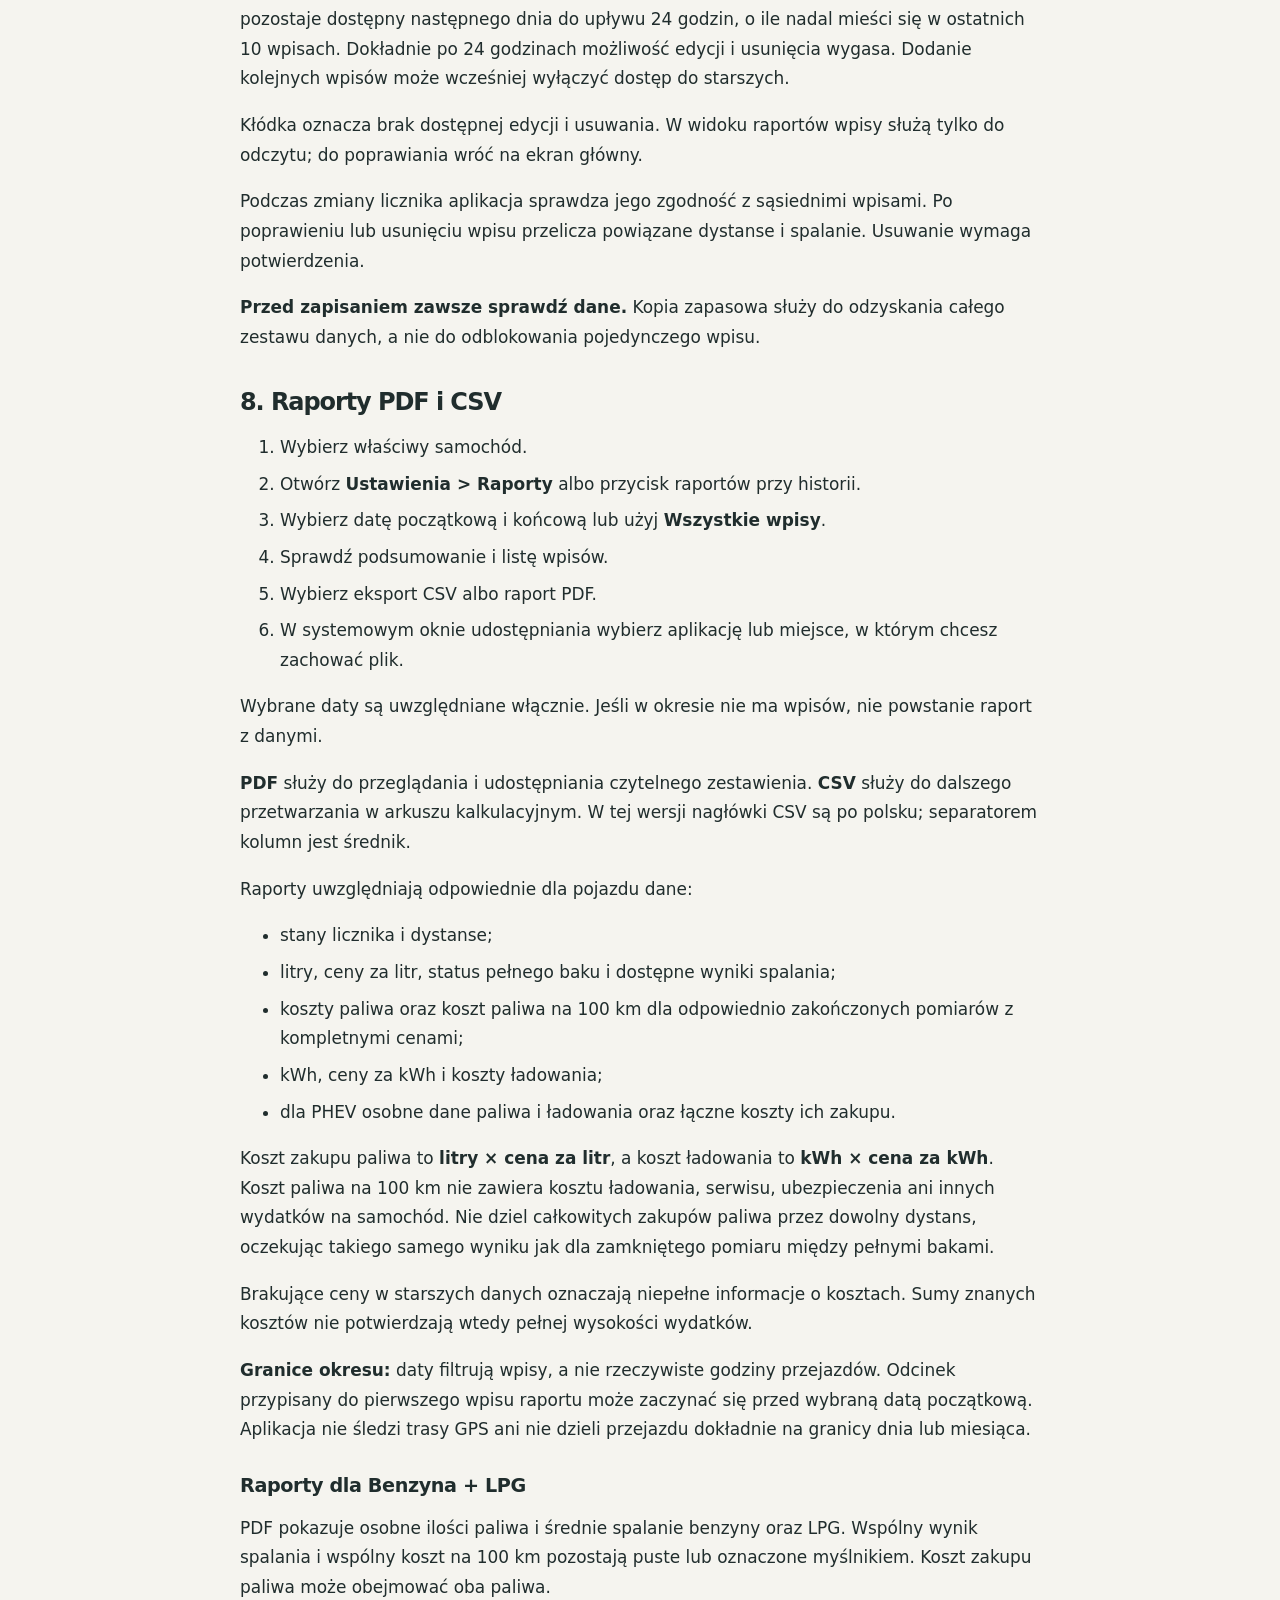
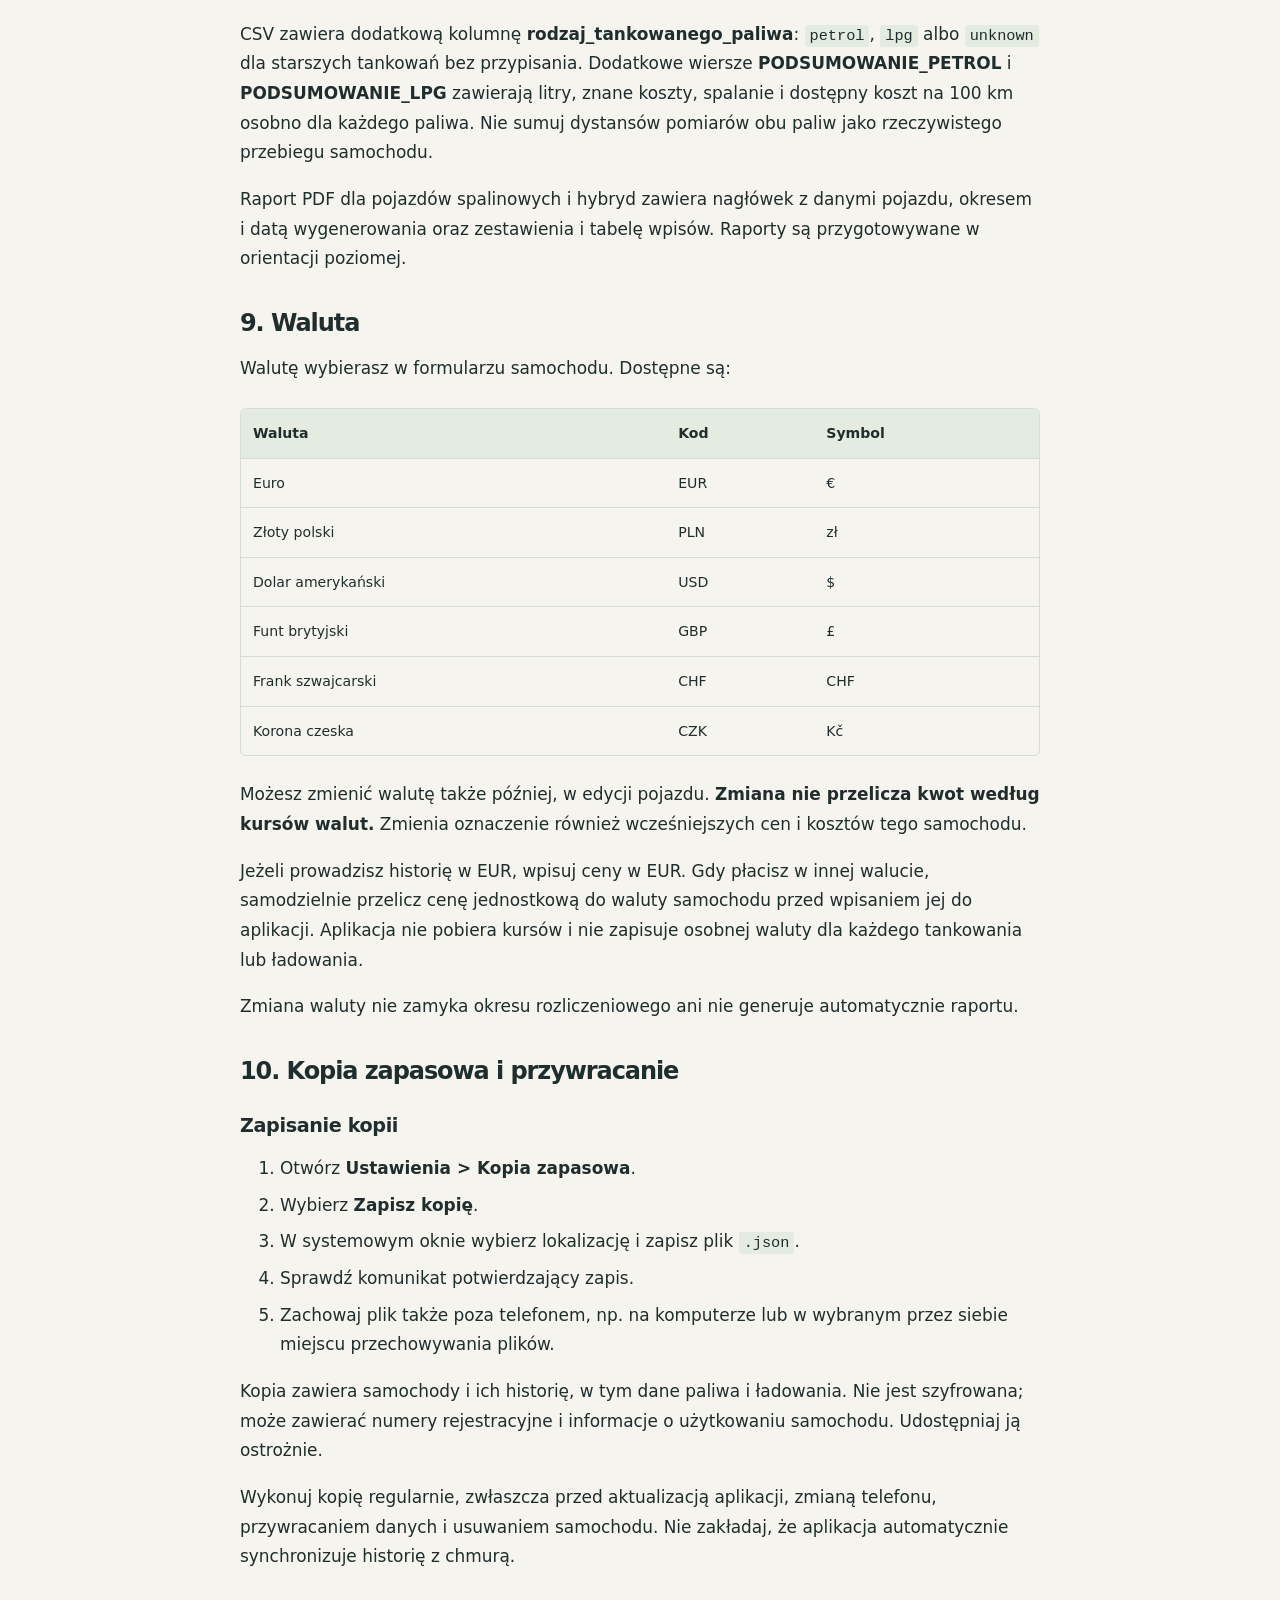
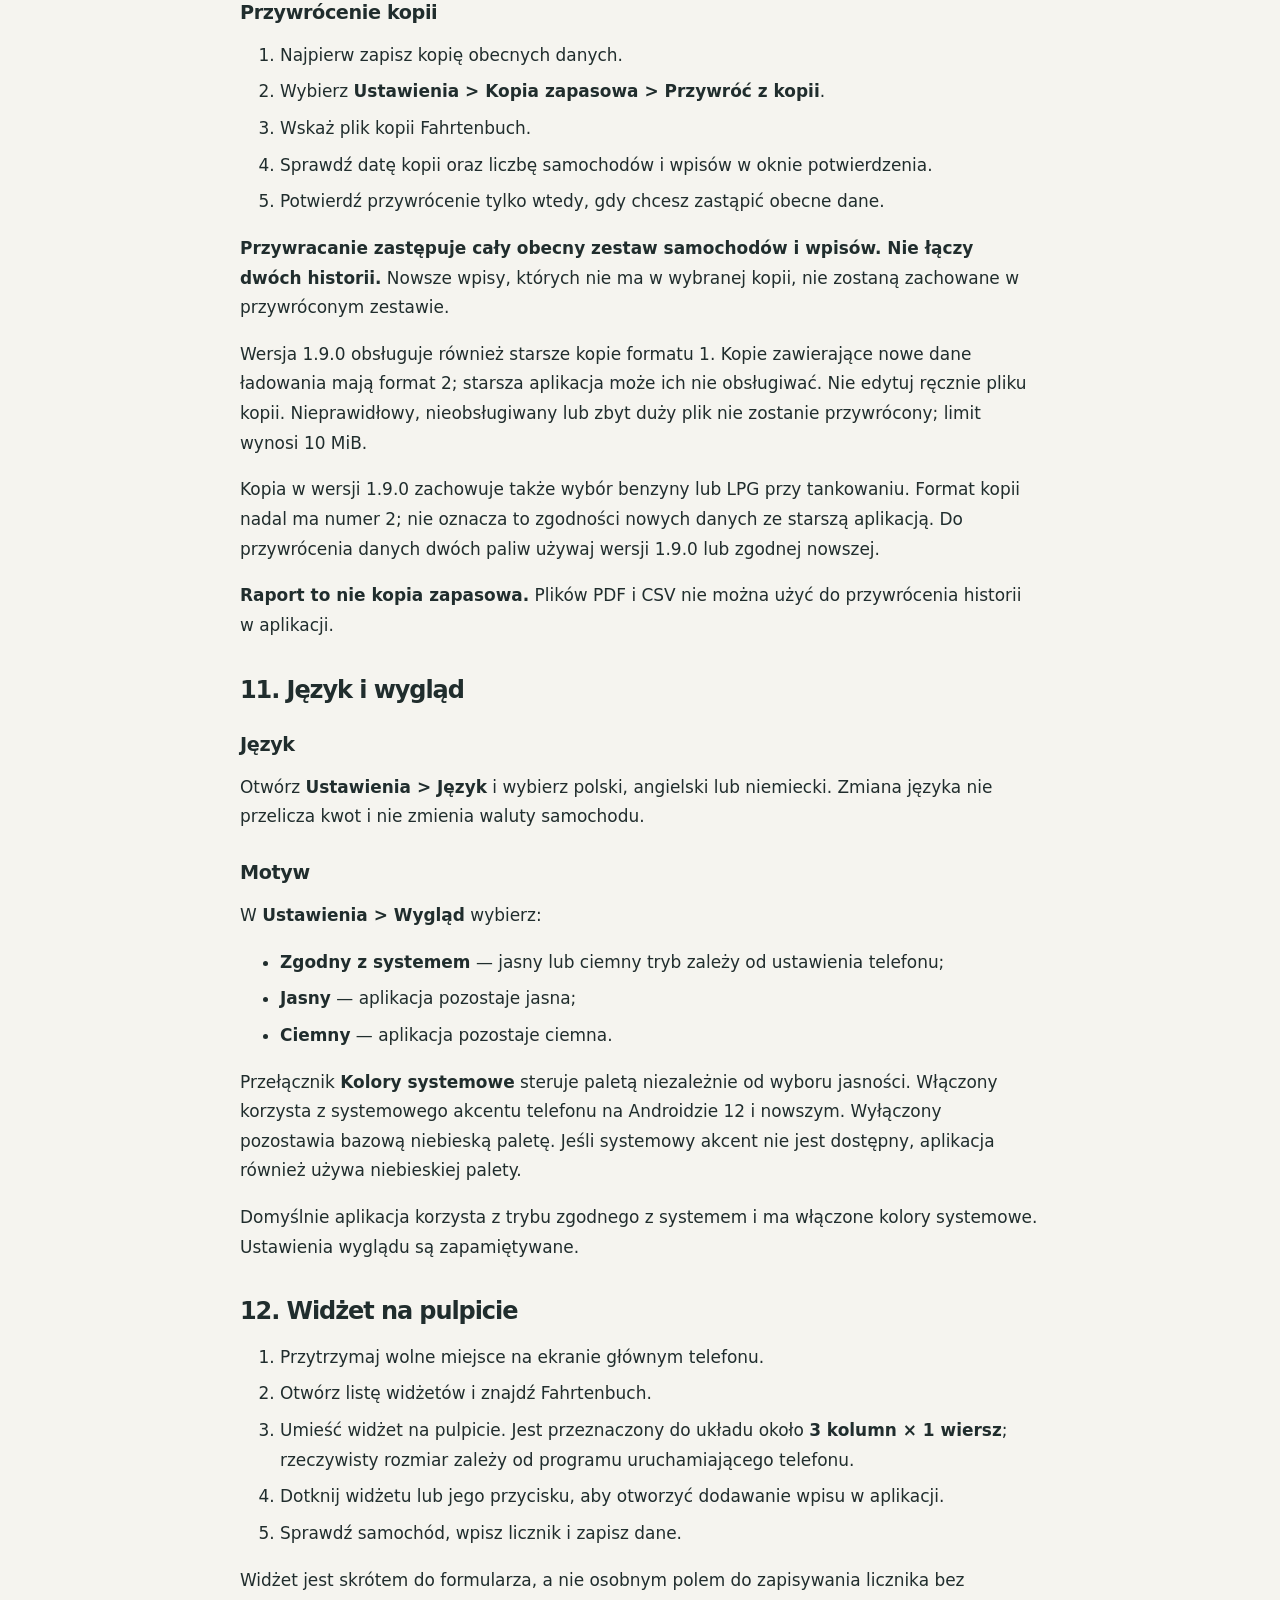
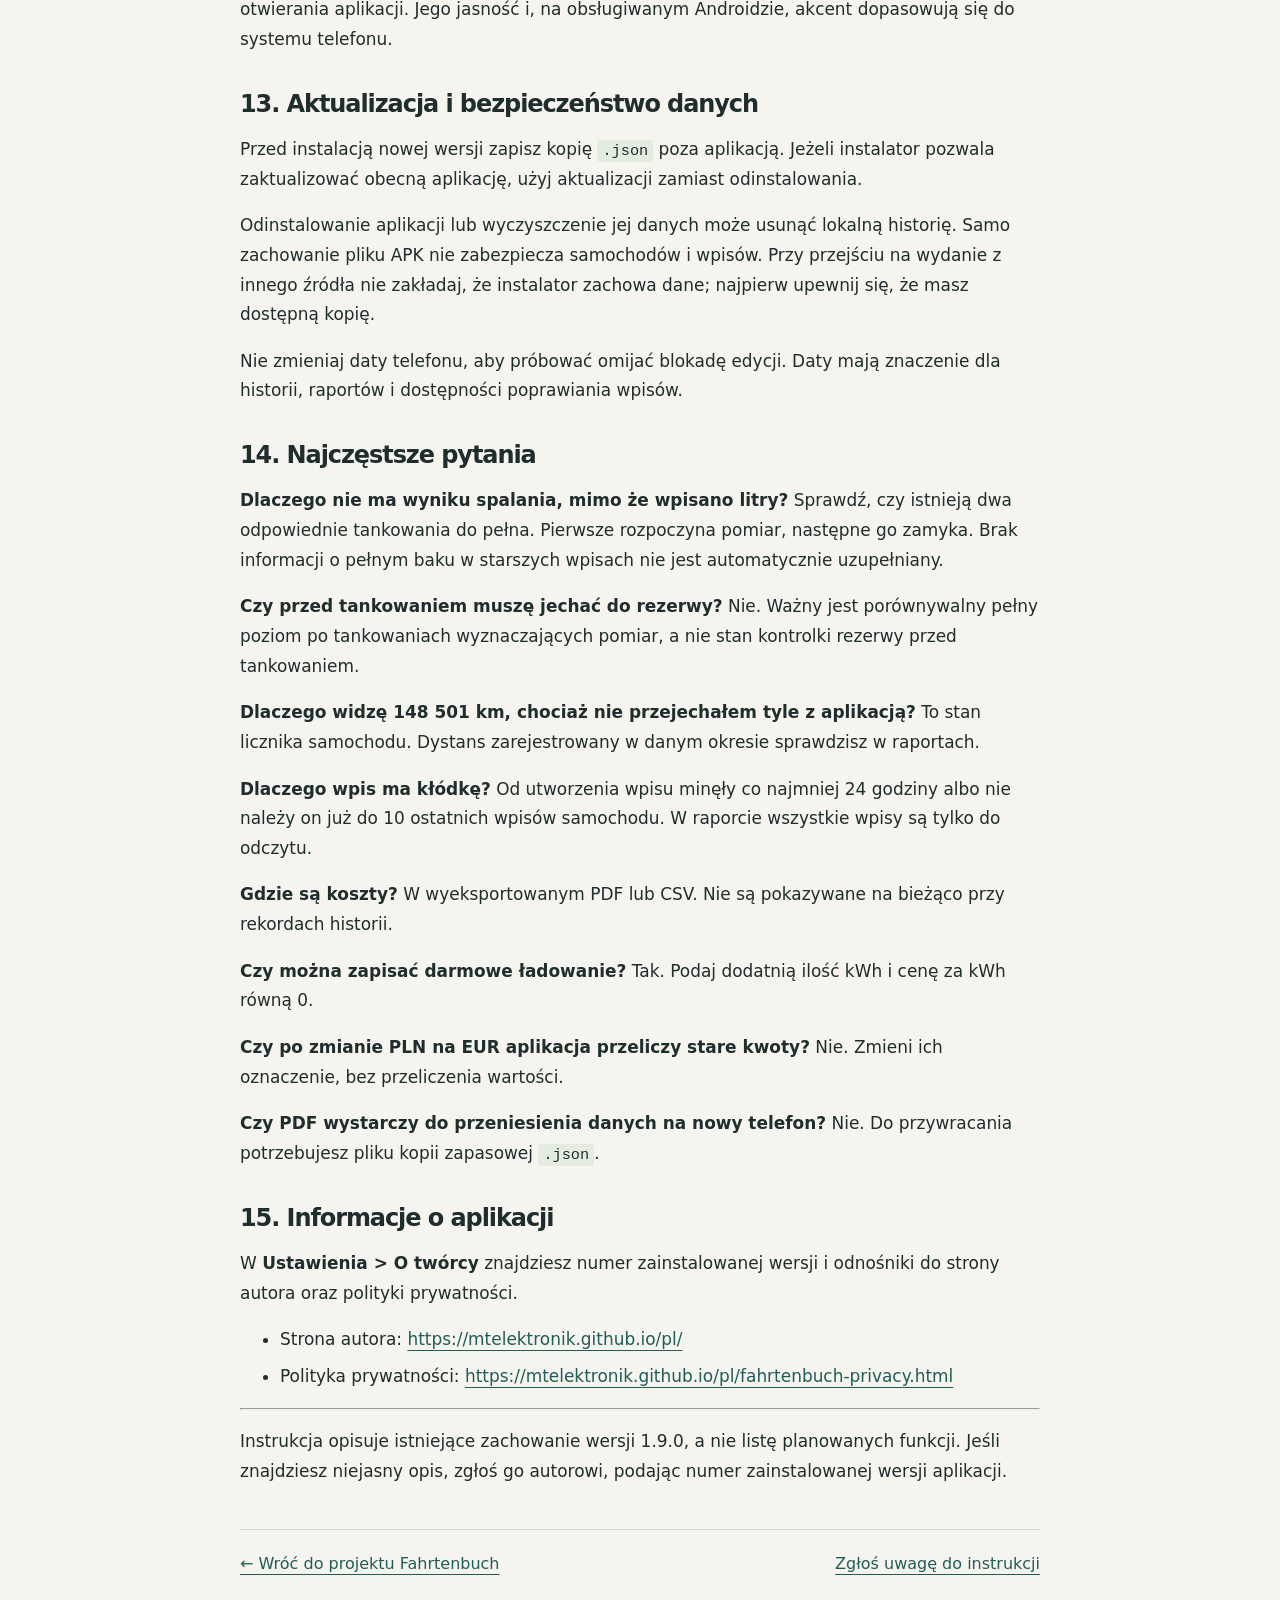
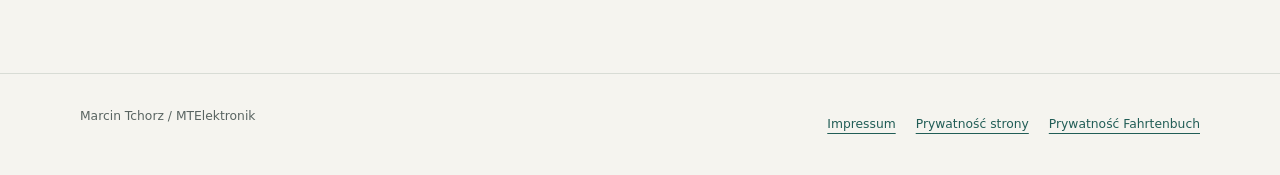
==== commit fef5f493: "Update Fahrtenbuch guides for version 1.9.0 build 11" ====
--- a/fahrtenbuch-instrukcja.html
+++ b/fahrtenbuch-instrukcja.html
@@ -1,35 +1,38 @@
 <!doctype html>
-<html lang="pl"><head><meta charset="utf-8"><meta name="viewport" content="width=device-width,initial-scale=1"><title>Fahrtenbuch — instrukcja obsługi 1.8.0 | MTElektronik</title><meta name="description" content="Instrukcja obsługi Fahrtenbuch 1.8.0: pojazdy, tankowania, ładowania, raporty CSV/PDF i kopie zapasowe."><link rel="canonical" href="https://mtelektronik.github.io/fahrtenbuch-instrukcja.html"><link rel="icon" href="assets/favicon.svg" type="image/svg+xml"><link rel="stylesheet" href="assets/style.css"><script src="assets/site-text.js" defer></script><script src="assets/app.js" defer></script></head><body data-page="manual"><a class="skip" href="#main">Przejdź do treści</a><header class="header"><div class="wrap nav"><a class="brand" href="index.html"><span class="mark" aria-hidden="true">M</span><span>MTElektronik<span class="brand-caption">PROJEKTY / NOTATKI</span></span></a><nav aria-label="Nawigacja główna"><a href="index.html#projects">Projekty</a><a href="index.html#contact">Kontakt</a></nav><label class="language"><span class="sr-only">Język</span><select id="lang" aria-label="Język"><option value="pl" selected>Polski</option><option value="de">Deutsch</option><option value="en">English</option></select></label></div></header><main id="main" class="wrap article manual"><header class="article-header"><a class="text-link" href="index.html#projects">← Wróć do projektu</a><p class="eyebrow">FAHRTENBUCH / DOKUMENTACJA PL</p><h1>Fahrtenbuch — instrukcja obsługi</h1><p class="notice">Instrukcja dla aplikacji Android 1.8.0. Wydanie polskie.</p><a class="text-link" download href="docs/fahrtenbuch-instrukcja-prototyp-1.8.0.md">Pobierz instrukcję</a></header><nav class="manual-toc" aria-label="Spis treści"><h2>Spis treści</h2><ol><li><a href="#manual-section-1">Szybki start</a></li><li><a href="#manual-section-2">Dodanie samochodu</a></li><li><a href="#manual-section-5">Codzienny wpis bez tankowania lub ładowania</a></li><li><a href="#manual-section-6">Tankowanie</a></li><li><a href="#manual-section-9">Ładowanie elektryka i hybrydy plug-in</a></li><li><a href="#manual-section-11">Odczytywanie ekranu głównego</a></li><li><a href="#manual-section-12">Poprawianie i usuwanie wpisów</a></li><li><a href="#manual-section-13">Raporty PDF i CSV</a></li><li><a href="#manual-section-14">Waluta</a></li><li><a href="#manual-section-15">Kopia zapasowa i przywracanie</a></li><li><a href="#manual-section-18">Język i wygląd</a></li><li><a href="#manual-section-21">Widżet na pulpicie</a></li><li><a href="#manual-section-22">Aktualizacja i bezpieczeństwo danych</a></li><li><a href="#manual-section-23">Najczęstsze pytania</a></li><li><a href="#manual-section-24">Informacje o aplikacji</a></li></ol></nav><article class="article-body"><p><strong>Instrukcja obsługi • aplikacja Android 1.8.0 • wydanie PL • 17.10.2026</strong></p>
+<html lang="pl"><head><meta charset="utf-8"><meta name="viewport" content="width=device-width,initial-scale=1"><title>Fahrtenbuch — instrukcja obsługi 1.9.0 | MTElektronik</title><meta name="description" content="Instrukcja obsługi Fahrtenbuch 1.9.0: pojazdy, tankowania, ładowania, raporty CSV/PDF i kopie zapasowe."><link rel="canonical" href="https://mtelektronik.github.io/fahrtenbuch-instrukcja.html"><link rel="icon" href="assets/favicon.svg" type="image/svg+xml"><link rel="stylesheet" href="assets/style.css"><script src="assets/site-text.js" defer></script><script src="assets/app.js" defer></script></head><body data-page="manual"><a class="skip" href="#main">Przejdź do treści</a><header class="header"><div class="wrap nav"><a class="brand" href="index.html"><span class="mark" aria-hidden="true">M</span><span>MTElektronik<span class="brand-caption">PROJEKTY / NOTATKI</span></span></a><nav aria-label="Nawigacja główna"><a href="index.html#projects">Projekty</a><a href="index.html#contact">Kontakt</a></nav><label class="language"><span class="sr-only">Język</span><select id="lang" aria-label="Język"><option value="pl" selected>Polski</option><option value="de">Deutsch</option><option value="en">English</option></select></label></div></header><main id="main" class="wrap article manual"><header class="article-header"><a class="text-link" href="index.html#projects">← Wróć do projektu</a><p class="eyebrow">FAHRTENBUCH / DOKUMENTACJA PL</p><h1>Fahrtenbuch — instrukcja obsługi</h1><p class="notice">Instrukcja dla aplikacji Android 1.9.0. Wydanie polskie.</p><a class="text-link" download href="docs/fahrtenbuch-instrukcja-1.9.0-pl.md">Pobierz instrukcję</a></header><nav class="manual-toc" aria-label="Spis treści"><h2>Spis treści</h2><ol><li><a href="#manual-section-2">Szybki start</a></li><li><a href="#manual-section-3">Dodanie samochodu</a></li><li><a href="#manual-section-6">Codzienny wpis bez tankowania lub ładowania</a></li><li><a href="#manual-section-7">Tankowanie</a></li><li><a href="#manual-section-11">Ładowanie elektryka i hybrydy plug-in</a></li><li><a href="#manual-section-13">Odczytywanie ekranu głównego</a></li><li><a href="#manual-section-14">Poprawianie i usuwanie wpisów</a></li><li><a href="#manual-section-15">Raporty PDF i CSV</a></li><li><a href="#manual-section-17">Waluta</a></li><li><a href="#manual-section-18">Kopia zapasowa i przywracanie</a></li><li><a href="#manual-section-21">Język i wygląd</a></li><li><a href="#manual-section-24">Widżet na pulpicie</a></li><li><a href="#manual-section-25">Aktualizacja i bezpieczeństwo danych</a></li><li><a href="#manual-section-26">Najczęstsze pytania</a></li><li><a href="#manual-section-27">Informacje o aplikacji</a></li></ol></nav><article class="article-body"><p><strong>Instrukcja obsługi • aplikacja Android 1.9.0 • wydanie PL • 06.11.2026</strong></p>
 <p>Fahrtenbuch służy do zapisywania stanów licznika, tankowań i ładowań. Na podstawie wpisów pokazuje historię pojazdu, dystanse oraz możliwe do obliczenia zużycie paliwa. Koszty można sprawdzić w eksportowanych raportach PDF i CSV.</p>
 <p>Instrukcja opisuje obecną wersję aplikacji. Nazwy niektórych przycisków mogą być zapisane bez polskich znaków.</p>
-<h2 id="manual-section-1">1. Szybki start</h2>
+<h3 id="manual-section-1">Co zmieniło się w wersji 1.9.0 (build 11)?</h3>
+<ul><li>Dodano typ pojazdu <strong>Benzyna + LPG</strong> oraz wybór paliwa przy tankowaniu.</li><li>Spalanie benzyny i LPG jest obliczane i prezentowane osobno.</li><li>Edycja i usuwanie obejmują 10 ostatnich wpisów pojazdu, które mają mniej niż 24 godziny.</li><li>Raporty uwzględniają dwa paliwa; raport PDF dla pojazdów spalinowych i hybryd ma odświeżony układ.</li></ul>
+<h2 id="manual-section-2">1. Szybki start</h2>
 <ol><li>Dodaj samochód i podaj jego aktualny stan licznika jako stan początkowy.</li><li>Wybierz typ pojazdu oraz walutę raportów.</li><li>Po przejechaniu kolejnego odcinka wpisz nowy stan licznika.</li><li>Jeżeli tankujesz lub ładujesz samochód, zaznacz odpowiednią opcję i uzupełnij dane.</li><li>Zapisz wpis. Sprawdź, czy licznik, ilość paliwa lub energii są poprawne.</li><li>Regularnie zapisuj kopię zapasową poza aplikacją.</li></ol>
 <p><strong>Najważniejsze:</strong> podawaj stan widoczny na liczniku samochodu, np. <strong>148 501 km</strong>, a nie dystans ostatniej podróży, np. 524 km.</p>
-<h2 id="manual-section-2">2. Dodanie samochodu</h2>
+<h2 id="manual-section-3">2. Dodanie samochodu</h2>
 <p>Przy pierwszym uruchomieniu dodaj pojazd z ekranu początkowego. Następne samochody dodasz przez <strong>Ustawienia &gt; Dodaj auto</strong>. Ustawienia otwiera ikona zębatki w górnej belce.</p>
 <p>Uzupełnij formularz:</p>
 <div class="table-scroll" role="region" tabindex="0" aria-label="Tabela instrukcji"><table><thead><tr><th scope="col">Pole</th><th scope="col">Co wpisać</th></tr></thead><tbody><tr><td>Marka i model</td><td>Dane pozwalające rozpoznać samochód.</td></tr><tr><td>Rocznik</td><td>Rok produkcji pojazdu.</td></tr><tr><td>Rodzaj paliwa / napędu</td><td>Właściwy typ samochodu; patrz tabela poniżej.</td></tr><tr><td>Pojemność silnika</td><td>Pojemność silnika spalinowego. Pole jest ukryte dla elektryków.</td></tr><tr><td>Początkowy stan licznika</td><td>Punkt początkowy historii prowadzonej w aplikacji.</td></tr><tr><td>Tablice rejestracyjne</td><td>Numer pozwalający odróżnić pojazdy.</td></tr><tr><td>Waluta kosztów</td><td>Waluta, w której będą oznaczone ceny i koszty.</td></tr></tbody></table></div>
-<h3 id="manual-section-3">Wybór napędu</h3>
-<div class="table-scroll" role="region" tabindex="0" aria-label="Tabela instrukcji"><table><thead><tr><th scope="col">Typ</th><th scope="col">Sposób rejestrowania</th></tr></thead><tbody><tr><td>Benzyna, Diesel, LPG</td><td>Tankowanie: litry i cena za litr.</td></tr><tr><td>Hybryda (HEV)</td><td>Zwykła hybryda, bez ładowania z gniazdka. Rejestrujesz tankowania.</td></tr><tr><td>Hybryda plug-in (PHEV)</td><td>Możesz rejestrować tankowania, ładowania lub oba zdarzenia w jednym wpisie.</td></tr><tr><td>Elektryczny</td><td>Ładowanie: kWh i cena za kWh. Bez pojemności silnika i nowych wpisów tankowania.</td></tr></tbody></table></div>
+<h3 id="manual-section-4">Wybór napędu</h3>
+<div class="table-scroll" role="region" tabindex="0" aria-label="Tabela instrukcji"><table><thead><tr><th scope="col">Typ</th><th scope="col">Sposób rejestrowania</th></tr></thead><tbody><tr><td>Benzyna, Diesel, LPG</td><td>Tankowanie: litry i cena za litr.</td></tr><tr><td>Benzyna + LPG</td><td>Przy każdym tankowaniu wybierz benzynę albo LPG, podaj litry i cenę wybranego paliwa.</td></tr><tr><td>Hybryda (HEV)</td><td>Zwykła hybryda, bez ładowania z gniazdka. Rejestrujesz tankowania.</td></tr><tr><td>Hybryda plug-in (PHEV)</td><td>Możesz rejestrować tankowania, ładowania lub oba zdarzenia w jednym wpisie.</td></tr><tr><td>Elektryczny</td><td>Ładowanie: kWh i cena za kWh. Bez pojemności silnika i nowych wpisów tankowania.</td></tr></tbody></table></div>
 <p>Jeżeli wcześniej wybrano ogólną pozycję „Hybryda”, w edycji pojazdu można doprecyzować HEV lub PHEV. Aplikacja nie wybiera tego typu automatycznie i zachowuje historię.</p>
-<h3 id="manual-section-4">Kilka samochodów</h3>
+<p>Dla samochodu korzystającego z obu paliw wybierz <strong>Benzyna + LPG</strong>. Dotychczasowe typy „Benzyna” i „LPG” pozostają typami jednego paliwa. Zmiana typu zachowuje historię, ale nie przypisuje automatycznie paliwa starszym tankowaniom.</p>
+<h3 id="manual-section-5">Kilka samochodów</h3>
 <p>Przed dodaniem wpisu sprawdź wybrany pojazd na ekranie głównym. Historię i raport przygotowuje się dla konkretnego samochodu. Przełączanie pojazdów jest dostępne w jego sekcji na ekranie głównym; zarządzanie samochodami znajdziesz także w <strong>Ustawienia &gt; Pojazdy</strong>.</p>
 <p><strong>Uwaga:</strong> usunięcie samochodu usuwa również przypisane do niego wpisy. Przed usunięciem wykonaj kopię zapasową.</p>
-<h2 id="manual-section-5">3. Codzienny wpis bez tankowania lub ładowania</h2>
+<h2 id="manual-section-6">3. Codzienny wpis bez tankowania lub ładowania</h2>
 <ol><li>Wybierz właściwy samochód.</li><li>W polu <strong>Aktualny stan licznika</strong> wpisz nową wartość.</li><li>Pozostaw <strong>Tankowanie: Nie</strong> i, jeżeli jest dostępne, <strong>Ładowanie: Nie</strong>.</li><li>Naciśnij przycisk zapisania wpisu.</li></ol>
 <p>Aplikacja sama obliczy różnicę względem poprzedniego stanu licznika. Dla pierwszego wpisu punktem odniesienia jest stan początkowy samochodu.</p>
 <p><strong>Przykład:</strong> poprzedni stan to 148 000 km, nowy to 148 125 km. Zarejestrowany dystans wyniesie <strong>125 km</strong>.</p>
 <p>Nowy stan musi być większy od poprzedniego. Obecna wersja nie pozwala dodać kolejnego wpisu z identycznym stanem licznika. Data i godzina wpisu są nadawane automatycznie podczas zapisu; formularz nie służy do dopisywania wpisów z wybraną datą wsteczną.</p>
 <p>Można zapisywać wpisy codziennie albo tylko podczas tankowania lub ładowania. Im rzadsze wpisy, tym mniej szczegółowa historia przejazdów.</p>
-<h2 id="manual-section-6">4. Tankowanie</h2>
+<h2 id="manual-section-7">4. Tankowanie</h2>
 <p>Dla samochodu spalinowego, HEV lub PHEV:</p>
 <ol><li>Wpisz aktualny stan licznika.</li><li>Zaznacz <strong>Tankowanie: Tak</strong>.</li><li>Ustaw <strong>Do pełna: Tak</strong> albo <strong>Nie</strong>, zgodnie z rzeczywistym tankowaniem.</li><li>Wpisz liczbę zatankowanych litrów.</li><li>Podaj cenę <strong>jednego litra</strong> w walucie ustawionej dla samochodu.</li><li>Zapisz wpis.</li></ol>
 <p>Możesz używać przecinka lub kropki jako separatora dziesiętnego, np. <code>41,27</code> lub <code>41.27</code>.</p>
 <p><strong>Nie wpisuj całkowitej kwoty z paragonu.</strong> Aplikacja wylicza koszt na podstawie litrów i ceny za litr. Zakupy takie jak kawa, jedzenie czy płyn do spryskiwaczy nie powinny wpływać na cenę paliwa.</p>
-<h3 id="manual-section-7">Co oznacza „Do pełna”?</h3>
+<h3 id="manual-section-8">Co oznacza „Do pełna”?</h3>
 <p>Zaznacz „Tak”, jeżeli po tankowaniu zbiornik jest pełny. Nie oznacza to, że przed tankowaniem musiał być pusty lub że musiała świecić kontrolka rezerwy.</p>
 <p>Dla porównywalnych wyników tankuj do powtarzalnego poziomu, zgodnie z zasadami użytkowania pojazdu i dystrybutora. Nie dolewaj paliwa na siłę w celu uzyskania określonej liczby litrów.</p>
-<h3 id="manual-section-8">Jak obliczane jest spalanie?</h3>
+<h3 id="manual-section-9">Jak obliczane jest spalanie?</h3>
 <p>Potrzebne są dwa tankowania oznaczone jako <strong>do pełna</strong>. Aplikacja dzieli sumę litrów dolanych po pierwszym pełnym tankowaniu, łącznie z kolejnym pełnym tankowaniem, przez przejechany między nimi dystans.</p>
 <p><strong>Spalanie [l/100 km] = dolane litry ÷ dystans [km] × 100</strong></p>
 <p>Przykład:</p>
@@ -39,26 +42,32 @@
 <p>Wynik pojawi się przy wpisie kończącym pomiar, czyli kolejnym tankowaniu do pełna. Tankowania częściowe są uwzględniane w sumie, ale same nie zamykają pomiaru. Codzienne wpisy licznika nie przerywają pomiaru.</p>
 <p>Jeżeli nie ma odpowiednich pełnych tankowań, zamiast wyniku może być widoczny myślnik. Samo podanie litrów nie wystarcza. Stare wpisy bez informacji o pełnym baku nie są automatycznie uznawane za tankowania do pełna.</p>
 <p><strong>Ważne rozróżnienie:</strong> dystans między dwoma tankowaniami może być inny niż dystans całego pomiaru spalania, obejmującego również tankowania częściowe.</p>
-<h2 id="manual-section-9">5. Ładowanie elektryka i hybrydy plug-in</h2>
+<h3 id="manual-section-10">Benzyna + LPG</h3>
+<ol><li>W formularzu pojazdu wybierz <strong>Benzyna + LPG</strong>.</li><li>Przy tankowaniu zaznacz <strong>Tankowanie: Tak</strong> i w polu <strong>Tankowane paliwo</strong> wybierz <strong>Benzyna</strong> albo <strong>LPG</strong>.</li><li>Uzupełnij litry, cenę za litr oraz <strong>Do pełna</strong> dla wybranego zbiornika.</li><li>Zapisz wpis. Jeden wpis tankowania dotyczy jednego paliwa.</li></ol>
+<p>Aplikacja prowadzi osobne pomiary od pełnego do pełnego zbiornika benzyny i LPG. Tankowanie drugiego, określonego paliwa nie zamyka pomiaru pierwszego. Średnia dla każdego paliwa jest ważona dystansem zakończonych pomiarów.</p>
+<p><strong>Dystans obejmuje całą jazdę samochodu</strong>, również na drugim paliwie. Wyniki benzyny i LPG nie oznaczają spalania na kilometrach przejechanych wyłącznie na danym paliwie; nie należy ich sumować jako jednego wspólnego wyniku.</p>
+<p>Starsze tankowania bez wyboru paliwa są oznaczone jako <strong>Nieokreślone paliwo</strong>. Nie są przypisywane automatycznie do benzyny ani LPG i przerywają ciągłość pomiarów. Przy ich edycji trzeba wybrać paliwo; nadal obowiązuje limit 24 godzin i 10 ostatnich wpisów. Zablokowanych wpisów nie można poprawić w ten sposób. Nowy pomiar wymaga dwóch odpowiednich pełnych tankowań danego paliwa.</p>
+<h2 id="manual-section-11">5. Ładowanie elektryka i hybrydy plug-in</h2>
 <ol><li>Wybierz samochód elektryczny lub PHEV.</li><li>Podaj aktualny stan licznika.</li><li>Zaznacz <strong>Ładowanie: Tak</strong>.</li><li>Wpisz dostarczoną energię w <strong>kWh</strong>, np. <code>23,456</code>.</li><li>Podaj cenę <strong>jednej kWh</strong> w walucie samochodu.</li><li>Zapisz wpis.</li></ol>
 <p>Przy darmowym ładowaniu wpisz cenę <strong>0</strong>. Ilość energii musi być większa od zera. Nie wpisuj w to pole procentów naładowania baterii, mocy ładowarki w kW ani pojemności akumulatora.</p>
 <p>W PHEV możesz zaznaczyć jednocześnie tankowanie i ładowanie oraz podać obie ilości i obie ceny. To także sposób na zapisanie obu zdarzeń przy tym samym stanie licznika.</p>
 <p>W historii zobaczysz dostarczone kWh oraz, od kolejnego wpisu ładowania, dystans między ładowaniami. Jest to różnica wskazań licznika, a nie deklarowany zasięg elektryczny.</p>
-<h3 id="manual-section-10">Czego aplikacja obecnie nie oblicza?</h3>
+<h3 id="manual-section-12">Czego aplikacja obecnie nie oblicza?</h3>
 <p>Aplikacja nie wylicza <strong>kWh/100 km</strong> ani <strong>kosztu energii elektrycznej na 100 km</strong>. Nie zapisuje bilansu energii w baterii na początku i końcu odcinka. Ilość energii pobranej podczas ładowania nie jest więc automatycznie traktowana jako energia zużyta na przejechanym dystansie.</p>
 <p>W PHEV dystans obejmuje całą jazdę. Spalanie paliwa odnosi się do całkowitego dystansu między właściwymi tankowaniami, a nie wyłącznie do kilometrów przejechanych na silniku spalinowym. Aplikacja nie rozdziela kilometrów na elektryczne i spalinowe.</p>
 <p>Historyczne dane zapisane w litrach nie są przeliczane na kWh po zmianie typu pojazdu.</p>
-<h2 id="manual-section-11">6. Odczytywanie ekranu głównego</h2>
+<h2 id="manual-section-13">6. Odczytywanie ekranu głównego</h2>
 <div class="table-scroll" role="region" tabindex="0" aria-label="Tabela instrukcji"><table><thead><tr><th scope="col">Element</th><th scope="col">Znaczenie</th></tr></thead><tbody><tr><td>Stan licznika</td><td>Ostatnie zapisane wskazanie licznika, a nie dystans zarejestrowany przez aplikację.</td></tr><tr><td>Wpisy</td><td>Liczba zapisanych wpisów wybranego pojazdu.</td></tr><tr><td>Zużycie</td><td>Średnia dostępnych wyników spalania z zakończonych pomiarów. Nie jest to odczyt z komputera pokładowego.</td></tr><tr><td>Energia — dla elektryka</td><td>Suma zapisanych kWh, nie zużycie energii na 100 km.</td></tr><tr><td>Historia</td><td>Poszczególne wpisy, najnowsze na górze, z dystansem i danymi tankowania lub ładowania.</td></tr></tbody></table></div>
 <p>Koszty nie są prezentowane na bieżąco w historii. Znajdziesz je w plikach raportów.</p>
-<h2 id="manual-section-12">7. Poprawianie i usuwanie wpisów</h2>
+<p>Dla <strong>Benzyna + LPG</strong> poniżej podsumowania widoczne są osobne wyniki benzyny i LPG oraz liczba starszych tankowań bez określonego paliwa, jeżeli takie istnieją. Wspólne pole zużycia może pokazywać myślnik — sprawdź wyniki obu paliw osobno.</p>
+<h2 id="manual-section-14">7. Poprawianie i usuwanie wpisów</h2>
 <p>W historii ekranu głównego otwórz menu przy wpisie i wybierz edycję albo usunięcie. Dostępne są tylko wpisy spełniające <strong>oba warunki</strong>:</p>
-<ul><li>zostały utworzone dzisiaj, według lokalnej daty telefonu;</li><li>należą do 10 ostatnich wpisów danego samochodu.</li></ul>
-<p>Nie jest to okres 24 godzin. Wpis z godziny 23:50 następnego dnia nie spełnia już warunku „dzisiaj”. Jeżeli jednego dnia zapiszesz ponad 10 wpisów dla samochodu, najstarsze z nich również wypadną poza zakres edycji.</p>
+<ul><li>od ich utworzenia upłynęło mniej niż 24 godziny;</li><li>należą do 10 ostatnich wpisów danego samochodu.</li></ul>
+<p>Limit jest liczony od chwili utworzenia wpisu i nie zeruje się o północy. Wpis zapisany o 23:50 pozostaje dostępny następnego dnia do upływu 24 godzin, o ile nadal mieści się w ostatnich 10 wpisach. Dokładnie po 24 godzinach możliwość edycji i usunięcia wygasa. Dodanie kolejnych wpisów może wcześniej wyłączyć dostęp do starszych.</p>
 <p>Kłódka oznacza brak dostępnej edycji i usuwania. W widoku raportów wpisy służą tylko do odczytu; do poprawiania wróć na ekran główny.</p>
 <p>Podczas zmiany licznika aplikacja sprawdza jego zgodność z sąsiednimi wpisami. Po poprawieniu lub usunięciu wpisu przelicza powiązane dystanse i spalanie. Usuwanie wymaga potwierdzenia.</p>
 <p><strong>Przed zapisaniem zawsze sprawdź dane.</strong> Kopia zapasowa służy do odzyskania całego zestawu danych, a nie do odblokowania pojedynczego wpisu.</p>
-<h2 id="manual-section-13">8. Raporty PDF i CSV</h2>
+<h2 id="manual-section-15">8. Raporty PDF i CSV</h2>
 <ol><li>Wybierz właściwy samochód.</li><li>Otwórz <strong>Ustawienia &gt; Raporty</strong> albo przycisk raportów przy historii.</li><li>Wybierz datę początkową i końcową lub użyj <strong>Wszystkie wpisy</strong>.</li><li>Sprawdź podsumowanie i listę wpisów.</li><li>Wybierz eksport CSV albo raport PDF.</li><li>W systemowym oknie udostępniania wybierz aplikację lub miejsce, w którym chcesz zachować plik.</li></ol>
 <p>Wybrane daty są uwzględniane włącznie. Jeśli w okresie nie ma wpisów, nie powstanie raport z danymi.</p>
 <p><strong>PDF</strong> służy do przeglądania i udostępniania czytelnego zestawienia. <strong>CSV</strong> służy do dalszego przetwarzania w arkuszu kalkulacyjnym. W tej wersji nagłówki CSV są po polsku; separatorem kolumn jest średnik.</p>
@@ -67,48 +76,53 @@
 <p>Koszt zakupu paliwa to <strong>litry × cena za litr</strong>, a koszt ładowania to <strong>kWh × cena za kWh</strong>. Koszt paliwa na 100 km nie zawiera kosztu ładowania, serwisu, ubezpieczenia ani innych wydatków na samochód. Nie dziel całkowitych zakupów paliwa przez dowolny dystans, oczekując takiego samego wyniku jak dla zamkniętego pomiaru między pełnymi bakami.</p>
 <p>Brakujące ceny w starszych danych oznaczają niepełne informacje o kosztach. Sumy znanych kosztów nie potwierdzają wtedy pełnej wysokości wydatków.</p>
 <p><strong>Granice okresu:</strong> daty filtrują wpisy, a nie rzeczywiste godziny przejazdów. Odcinek przypisany do pierwszego wpisu raportu może zaczynać się przed wybraną datą początkową. Aplikacja nie śledzi trasy GPS ani nie dzieli przejazdu dokładnie na granicy dnia lub miesiąca.</p>
-<h2 id="manual-section-14">9. Waluta</h2>
+<h3 id="manual-section-16">Raporty dla Benzyna + LPG</h3>
+<p>PDF pokazuje osobne ilości paliwa i średnie spalanie benzyny oraz LPG. Wspólny wynik spalania i wspólny koszt na 100 km pozostają puste lub oznaczone myślnikiem. Koszt zakupu paliwa może obejmować oba paliwa.</p>
+<p>CSV zawiera dodatkową kolumnę <strong>rodzaj_tankowanego_paliwa</strong>: <code>petrol</code>, <code>lpg</code> albo <code>unknown</code> dla starszych tankowań bez przypisania. Dodatkowe wiersze <strong>PODSUMOWANIE_PETROL</strong> i <strong>PODSUMOWANIE_LPG</strong> zawierają litry, znane koszty, spalanie i dostępny koszt na 100 km osobno dla każdego paliwa. Nie sumuj dystansów pomiarów obu paliw jako rzeczywistego przebiegu samochodu.</p>
+<p>Raport PDF dla pojazdów spalinowych i hybryd zawiera nagłówek z danymi pojazdu, okresem i datą wygenerowania oraz zestawienia i tabelę wpisów. Raporty są przygotowywane w orientacji poziomej.</p>
+<h2 id="manual-section-17">9. Waluta</h2>
 <p>Walutę wybierasz w formularzu samochodu. Dostępne są:</p>
 <div class="table-scroll" role="region" tabindex="0" aria-label="Tabela instrukcji"><table><thead><tr><th scope="col">Waluta</th><th scope="col">Kod</th><th scope="col">Symbol</th></tr></thead><tbody><tr><td>Euro</td><td>EUR</td><td>€</td></tr><tr><td>Złoty polski</td><td>PLN</td><td>zł</td></tr><tr><td>Dolar amerykański</td><td>USD</td><td>$</td></tr><tr><td>Funt brytyjski</td><td>GBP</td><td>£</td></tr><tr><td>Frank szwajcarski</td><td>CHF</td><td>CHF</td></tr><tr><td>Korona czeska</td><td>CZK</td><td>Kč</td></tr></tbody></table></div>
 <p>Możesz zmienić walutę także później, w edycji pojazdu. <strong>Zmiana nie przelicza kwot według kursów walut.</strong> Zmienia oznaczenie również wcześniejszych cen i kosztów tego samochodu.</p>
 <p>Jeżeli prowadzisz historię w EUR, wpisuj ceny w EUR. Gdy płacisz w innej walucie, samodzielnie przelicz cenę jednostkową do waluty samochodu przed wpisaniem jej do aplikacji. Aplikacja nie pobiera kursów i nie zapisuje osobnej waluty dla każdego tankowania lub ładowania.</p>
 <p>Zmiana waluty nie zamyka okresu rozliczeniowego ani nie generuje automatycznie raportu.</p>
-<h2 id="manual-section-15">10. Kopia zapasowa i przywracanie</h2>
-<h3 id="manual-section-16">Zapisanie kopii</h3>
+<h2 id="manual-section-18">10. Kopia zapasowa i przywracanie</h2>
+<h3 id="manual-section-19">Zapisanie kopii</h3>
 <ol><li>Otwórz <strong>Ustawienia &gt; Kopia zapasowa</strong>.</li><li>Wybierz <strong>Zapisz kopię</strong>.</li><li>W systemowym oknie wybierz lokalizację i zapisz plik <code>.json</code>.</li><li>Sprawdź komunikat potwierdzający zapis.</li><li>Zachowaj plik także poza telefonem, np. na komputerze lub w wybranym przez siebie miejscu przechowywania plików.</li></ol>
 <p>Kopia zawiera samochody i ich historię, w tym dane paliwa i ładowania. Nie jest szyfrowana; może zawierać numery rejestracyjne i informacje o użytkowaniu samochodu. Udostępniaj ją ostrożnie.</p>
 <p>Wykonuj kopię regularnie, zwłaszcza przed aktualizacją aplikacji, zmianą telefonu, przywracaniem danych i usuwaniem samochodu. Nie zakładaj, że aplikacja automatycznie synchronizuje historię z chmurą.</p>
-<h3 id="manual-section-17">Przywrócenie kopii</h3>
+<h3 id="manual-section-20">Przywrócenie kopii</h3>
 <ol><li>Najpierw zapisz kopię obecnych danych.</li><li>Wybierz <strong>Ustawienia &gt; Kopia zapasowa &gt; Przywróć z kopii</strong>.</li><li>Wskaż plik kopii Fahrtenbuch.</li><li>Sprawdź datę kopii oraz liczbę samochodów i wpisów w oknie potwierdzenia.</li><li>Potwierdź przywrócenie tylko wtedy, gdy chcesz zastąpić obecne dane.</li></ol>
 <p><strong>Przywracanie zastępuje cały obecny zestaw samochodów i wpisów. Nie łączy dwóch historii.</strong> Nowsze wpisy, których nie ma w wybranej kopii, nie zostaną zachowane w przywróconym zestawie.</p>
-<p>Wersja 1.8.0 obsługuje również starsze kopie formatu 1. Kopie zawierające nowe dane ładowania mają format 2; starsza aplikacja może ich nie obsługiwać. Nie edytuj ręcznie pliku kopii. Nieprawidłowy, nieobsługiwany lub zbyt duży plik nie zostanie przywrócony; limit wynosi 10 MiB.</p>
+<p>Wersja 1.9.0 obsługuje również starsze kopie formatu 1. Kopie zawierające nowe dane ładowania mają format 2; starsza aplikacja może ich nie obsługiwać. Nie edytuj ręcznie pliku kopii. Nieprawidłowy, nieobsługiwany lub zbyt duży plik nie zostanie przywrócony; limit wynosi 10 MiB.</p>
+<p>Kopia w wersji 1.9.0 zachowuje także wybór benzyny lub LPG przy tankowaniu. Format kopii nadal ma numer 2; nie oznacza to zgodności nowych danych ze starszą aplikacją. Do przywrócenia danych dwóch paliw używaj wersji 1.9.0 lub zgodnej nowszej.</p>
 <p><strong>Raport to nie kopia zapasowa.</strong> Plików PDF i CSV nie można użyć do przywrócenia historii w aplikacji.</p>
-<h2 id="manual-section-18">11. Język i wygląd</h2>
-<h3 id="manual-section-19">Język</h3>
+<h2 id="manual-section-21">11. Język i wygląd</h2>
+<h3 id="manual-section-22">Język</h3>
 <p>Otwórz <strong>Ustawienia &gt; Język</strong> i wybierz polski, angielski lub niemiecki. Zmiana języka nie przelicza kwot i nie zmienia waluty samochodu.</p>
-<h3 id="manual-section-20">Motyw</h3>
+<h3 id="manual-section-23">Motyw</h3>
 <p>W <strong>Ustawienia &gt; Wygląd</strong> wybierz:</p>
 <ul><li><strong>Zgodny z systemem</strong> — jasny lub ciemny tryb zależy od ustawienia telefonu;</li><li><strong>Jasny</strong> — aplikacja pozostaje jasna;</li><li><strong>Ciemny</strong> — aplikacja pozostaje ciemna.</li></ul>
 <p>Przełącznik <strong>Kolory systemowe</strong> steruje paletą niezależnie od wyboru jasności. Włączony korzysta z systemowego akcentu telefonu na Androidzie 12 i nowszym. Wyłączony pozostawia bazową niebieską paletę. Jeśli systemowy akcent nie jest dostępny, aplikacja również używa niebieskiej palety.</p>
 <p>Domyślnie aplikacja korzysta z trybu zgodnego z systemem i ma włączone kolory systemowe. Ustawienia wyglądu są zapamiętywane.</p>
-<h2 id="manual-section-21">12. Widżet na pulpicie</h2>
+<h2 id="manual-section-24">12. Widżet na pulpicie</h2>
 <ol><li>Przytrzymaj wolne miejsce na ekranie głównym telefonu.</li><li>Otwórz listę widżetów i znajdź Fahrtenbuch.</li><li>Umieść widżet na pulpicie. Jest przeznaczony do układu około <strong>3 kolumn × 1 wiersz</strong>; rzeczywisty rozmiar zależy od programu uruchamiającego telefonu.</li><li>Dotknij widżetu lub jego przycisku, aby otworzyć dodawanie wpisu w aplikacji.</li><li>Sprawdź samochód, wpisz licznik i zapisz dane.</li></ol>
 <p>Widżet jest skrótem do formularza, a nie osobnym polem do zapisywania licznika bez otwierania aplikacji. Jego jasność i, na obsługiwanym Androidzie, akcent dopasowują się do systemu telefonu.</p>
-<h2 id="manual-section-22">13. Aktualizacja i bezpieczeństwo danych</h2>
+<h2 id="manual-section-25">13. Aktualizacja i bezpieczeństwo danych</h2>
 <p>Przed instalacją nowej wersji zapisz kopię <code>.json</code> poza aplikacją. Jeżeli instalator pozwala zaktualizować obecną aplikację, użyj aktualizacji zamiast odinstalowania.</p>
 <p>Odinstalowanie aplikacji lub wyczyszczenie jej danych może usunąć lokalną historię. Samo zachowanie pliku APK nie zabezpiecza samochodów i wpisów. Przy przejściu na wydanie z innego źródła nie zakładaj, że instalator zachowa dane; najpierw upewnij się, że masz dostępną kopię.</p>
 <p>Nie zmieniaj daty telefonu, aby próbować omijać blokadę edycji. Daty mają znaczenie dla historii, raportów i dostępności poprawiania wpisów.</p>
-<h2 id="manual-section-23">14. Najczęstsze pytania</h2>
+<h2 id="manual-section-26">14. Najczęstsze pytania</h2>
 <p><strong>Dlaczego nie ma wyniku spalania, mimo że wpisano litry?</strong> Sprawdź, czy istnieją dwa odpowiednie tankowania do pełna. Pierwsze rozpoczyna pomiar, następne go zamyka. Brak informacji o pełnym baku w starszych wpisach nie jest automatycznie uzupełniany.</p>
 <p><strong>Czy przed tankowaniem muszę jechać do rezerwy?</strong> Nie. Ważny jest porównywalny pełny poziom po tankowaniach wyznaczających pomiar, a nie stan kontrolki rezerwy przed tankowaniem.</p>
 <p><strong>Dlaczego widzę 148 501 km, chociaż nie przejechałem tyle z aplikacją?</strong> To stan licznika samochodu. Dystans zarejestrowany w danym okresie sprawdzisz w raportach.</p>
-<p><strong>Dlaczego wpis ma kłódkę?</strong> Nie spełnia warunku daty dzisiejszej albo nie należy już do 10 ostatnich wpisów samochodu. W raporcie wszystkie wpisy są tylko do odczytu.</p>
+<p><strong>Dlaczego wpis ma kłódkę?</strong> Od utworzenia wpisu minęły co najmniej 24 godziny albo nie należy on już do 10 ostatnich wpisów samochodu. W raporcie wszystkie wpisy są tylko do odczytu.</p>
 <p><strong>Gdzie są koszty?</strong> W wyeksportowanym PDF lub CSV. Nie są pokazywane na bieżąco przy rekordach historii.</p>
 <p><strong>Czy można zapisać darmowe ładowanie?</strong> Tak. Podaj dodatnią ilość kWh i cenę za kWh równą 0.</p>
 <p><strong>Czy po zmianie PLN na EUR aplikacja przeliczy stare kwoty?</strong> Nie. Zmieni ich oznaczenie, bez przeliczenia wartości.</p>
 <p><strong>Czy PDF wystarczy do przeniesienia danych na nowy telefon?</strong> Nie. Do przywracania potrzebujesz pliku kopii zapasowej <code>.json</code>.</p>
-<h2 id="manual-section-24">15. Informacje o aplikacji</h2>
+<h2 id="manual-section-27">15. Informacje o aplikacji</h2>
 <p>W <strong>Ustawienia &gt; O twórcy</strong> znajdziesz numer zainstalowanej wersji i odnośniki do strony autora oraz polityki prywatności.</p>
 <ul><li>Strona autora: <a href="https://mtelektronik.github.io/pl/">https://mtelektronik.github.io/pl/</a></li><li>Polityka prywatności: <a href="https://mtelektronik.github.io/pl/fahrtenbuch-privacy.html">https://mtelektronik.github.io/pl/fahrtenbuch-privacy.html</a></li></ul>
 <hr>
-<p>Instrukcja opisuje istniejące zachowanie wersji 1.8.0, a nie listę planowanych funkcji. Jeśli znajdziesz niejasny opis, zgłoś go autorowi, podając numer zainstalowanej wersji aplikacji.</p></article><footer class="article-footer"><a href="index.html#projects">← Wróć do projektu Fahrtenbuch</a><a href="mailto:marcintelektro@gmail.com">Zgłoś uwagę do instrukcji</a></footer></main><footer class="footer"><div class="wrap foot"><span>Marcin Tchorz / MTElektronik</span><div><a href="impressum.html">Impressum</a><a href="privacy.html">Prywatność strony</a><a href="fahrtenbuch-privacy.html">Prywatność Fahrtenbuch</a></div></div></footer></body></html>
+<p>Instrukcja opisuje istniejące zachowanie wersji 1.9.0, a nie listę planowanych funkcji. Jeśli znajdziesz niejasny opis, zgłoś go autorowi, podając numer zainstalowanej wersji aplikacji.</p></article><footer class="article-footer"><a href="index.html#projects">← Wróć do projektu Fahrtenbuch</a><a href="mailto:marcintelektro@gmail.com">Zgłoś uwagę do instrukcji</a></footer></main><footer class="footer"><div class="wrap foot"><span>Marcin Tchorz / MTElektronik</span><div><a href="impressum.html">Impressum</a><a href="privacy.html">Prywatność strony</a><a href="fahrtenbuch-privacy.html">Prywatność Fahrtenbuch</a></div></div></footer></body></html>
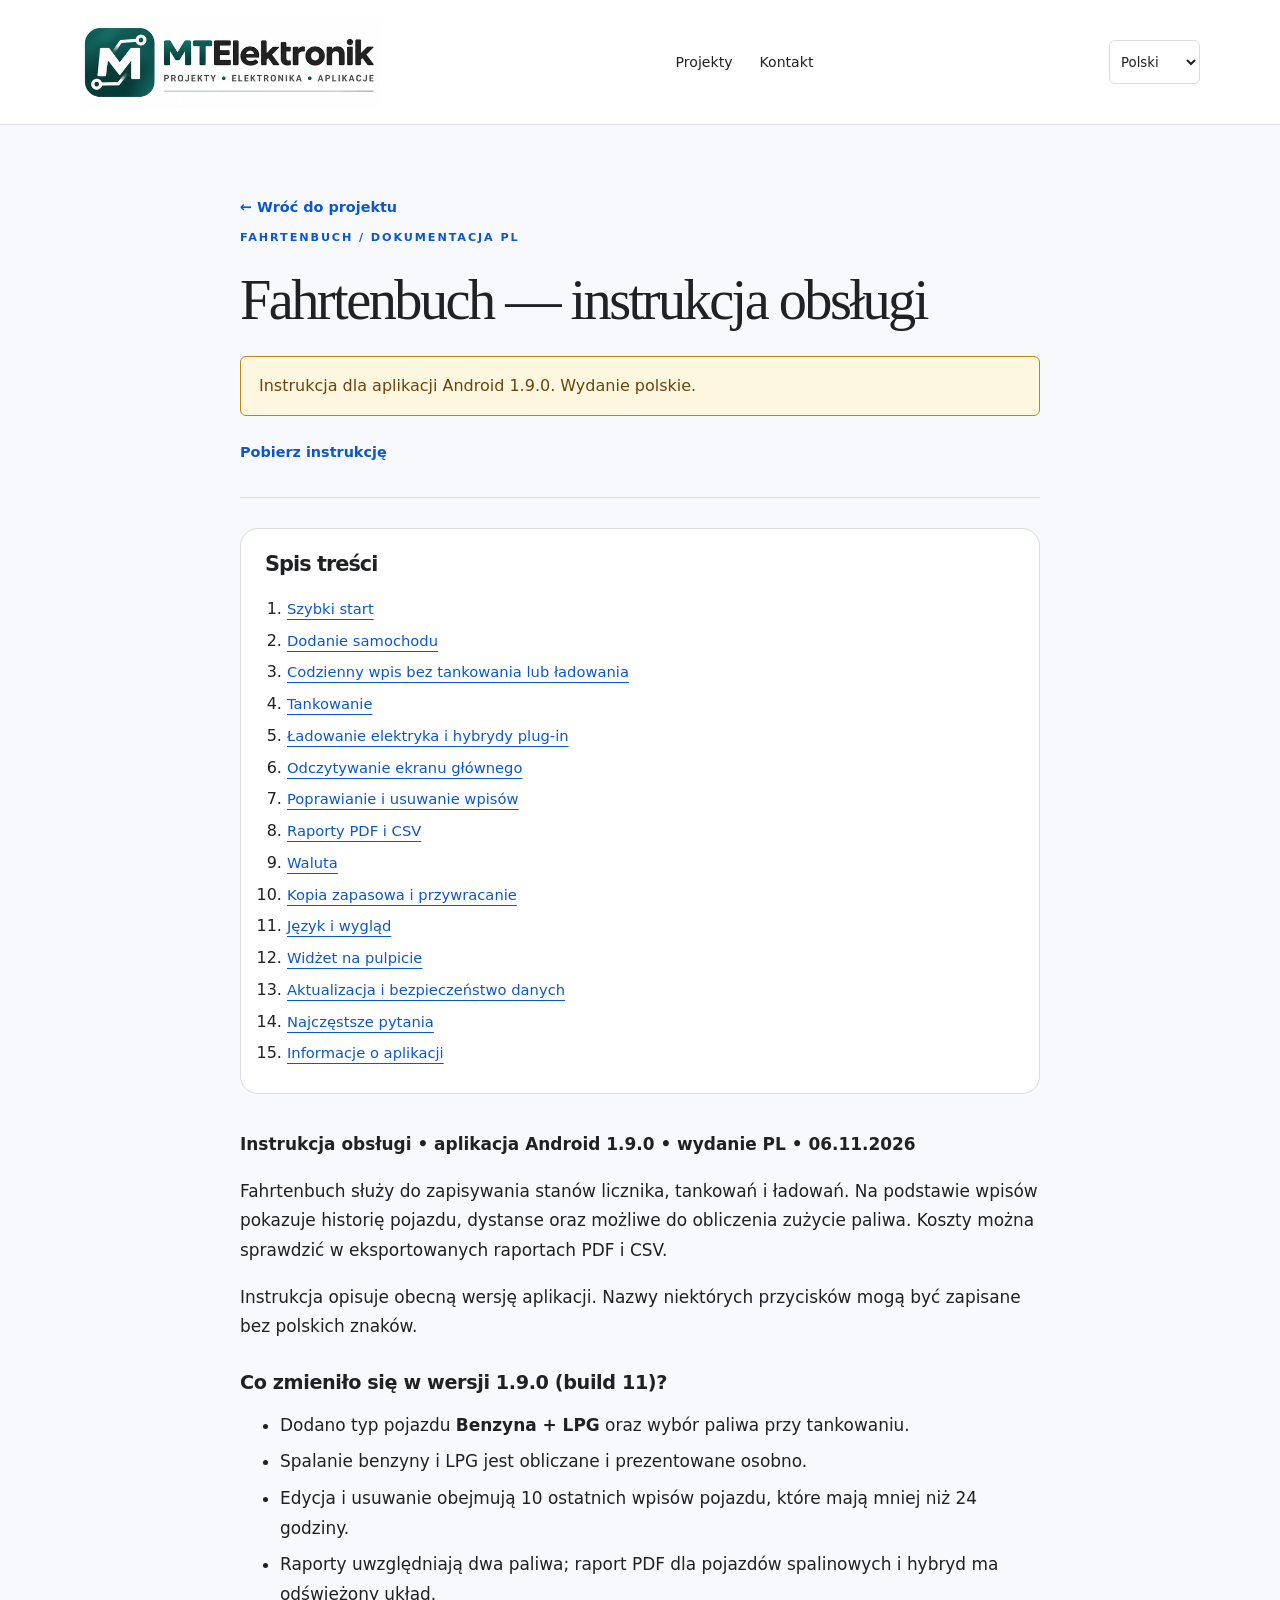
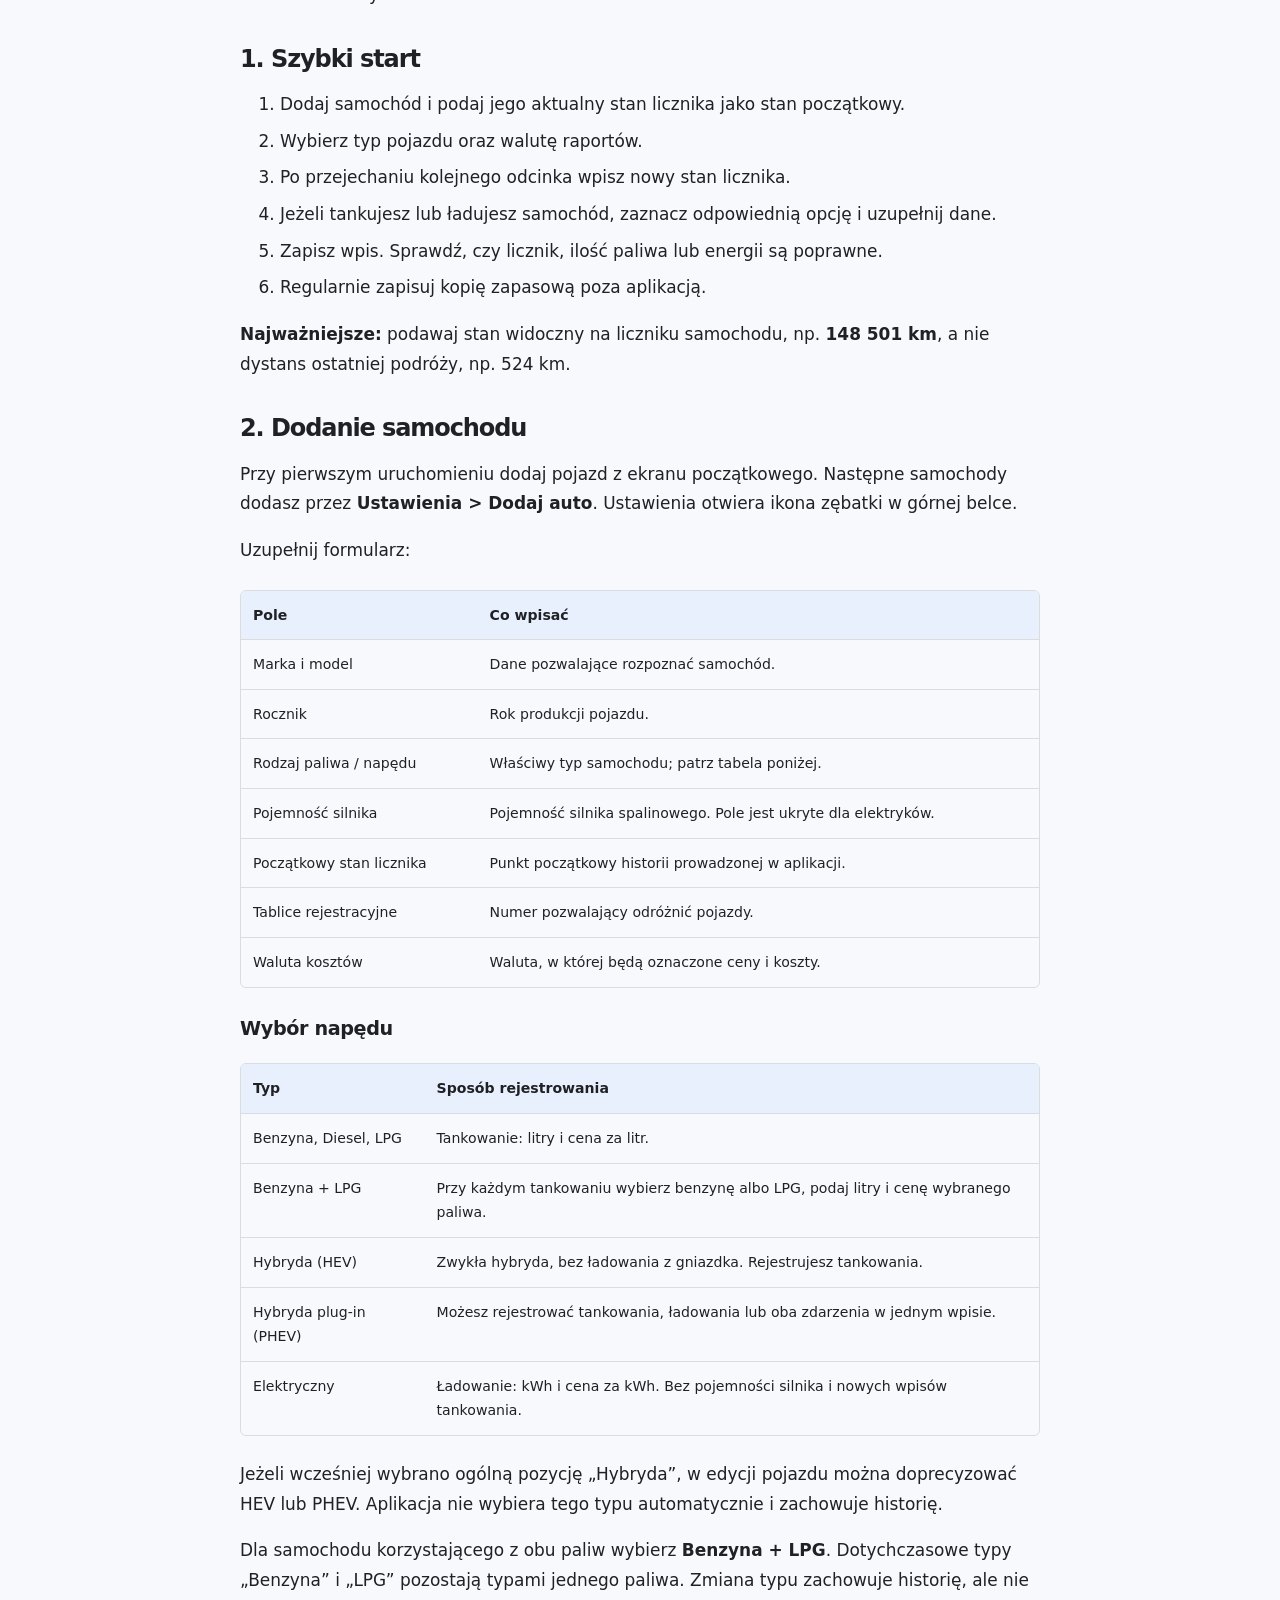
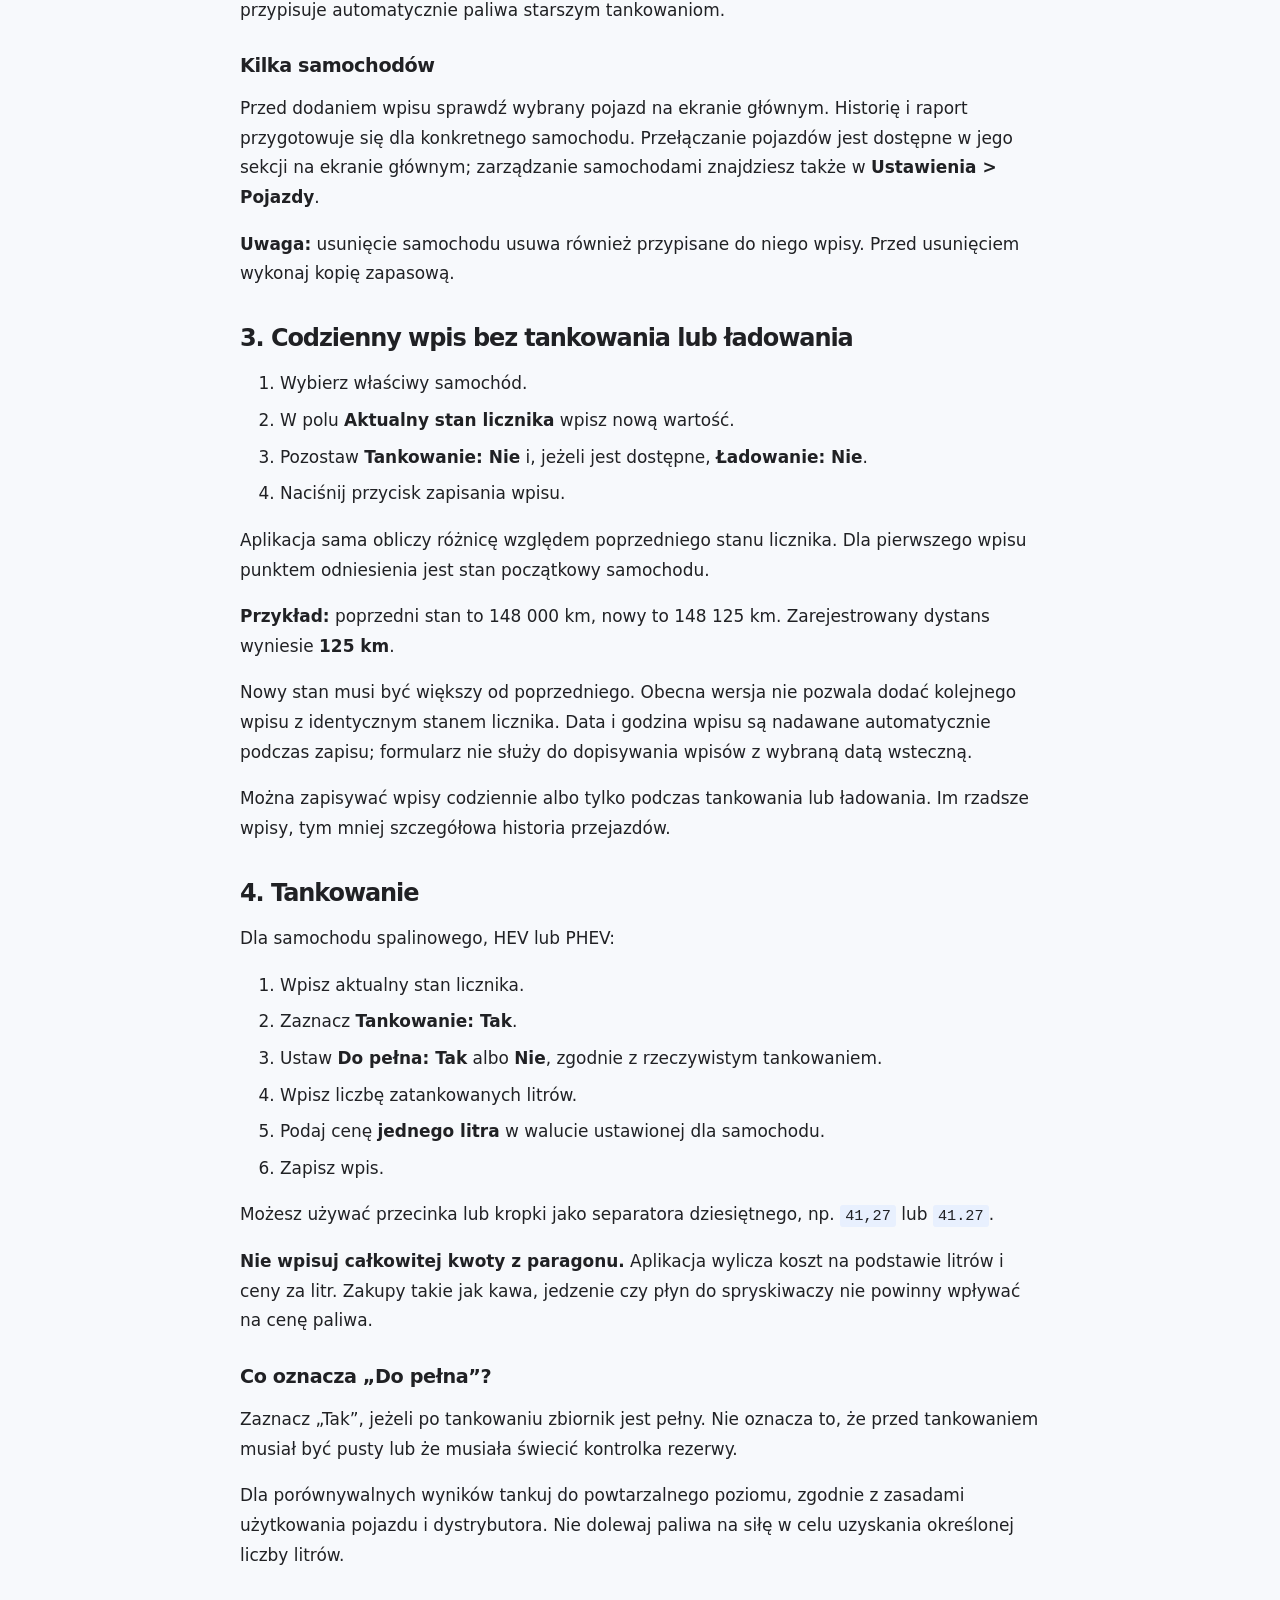
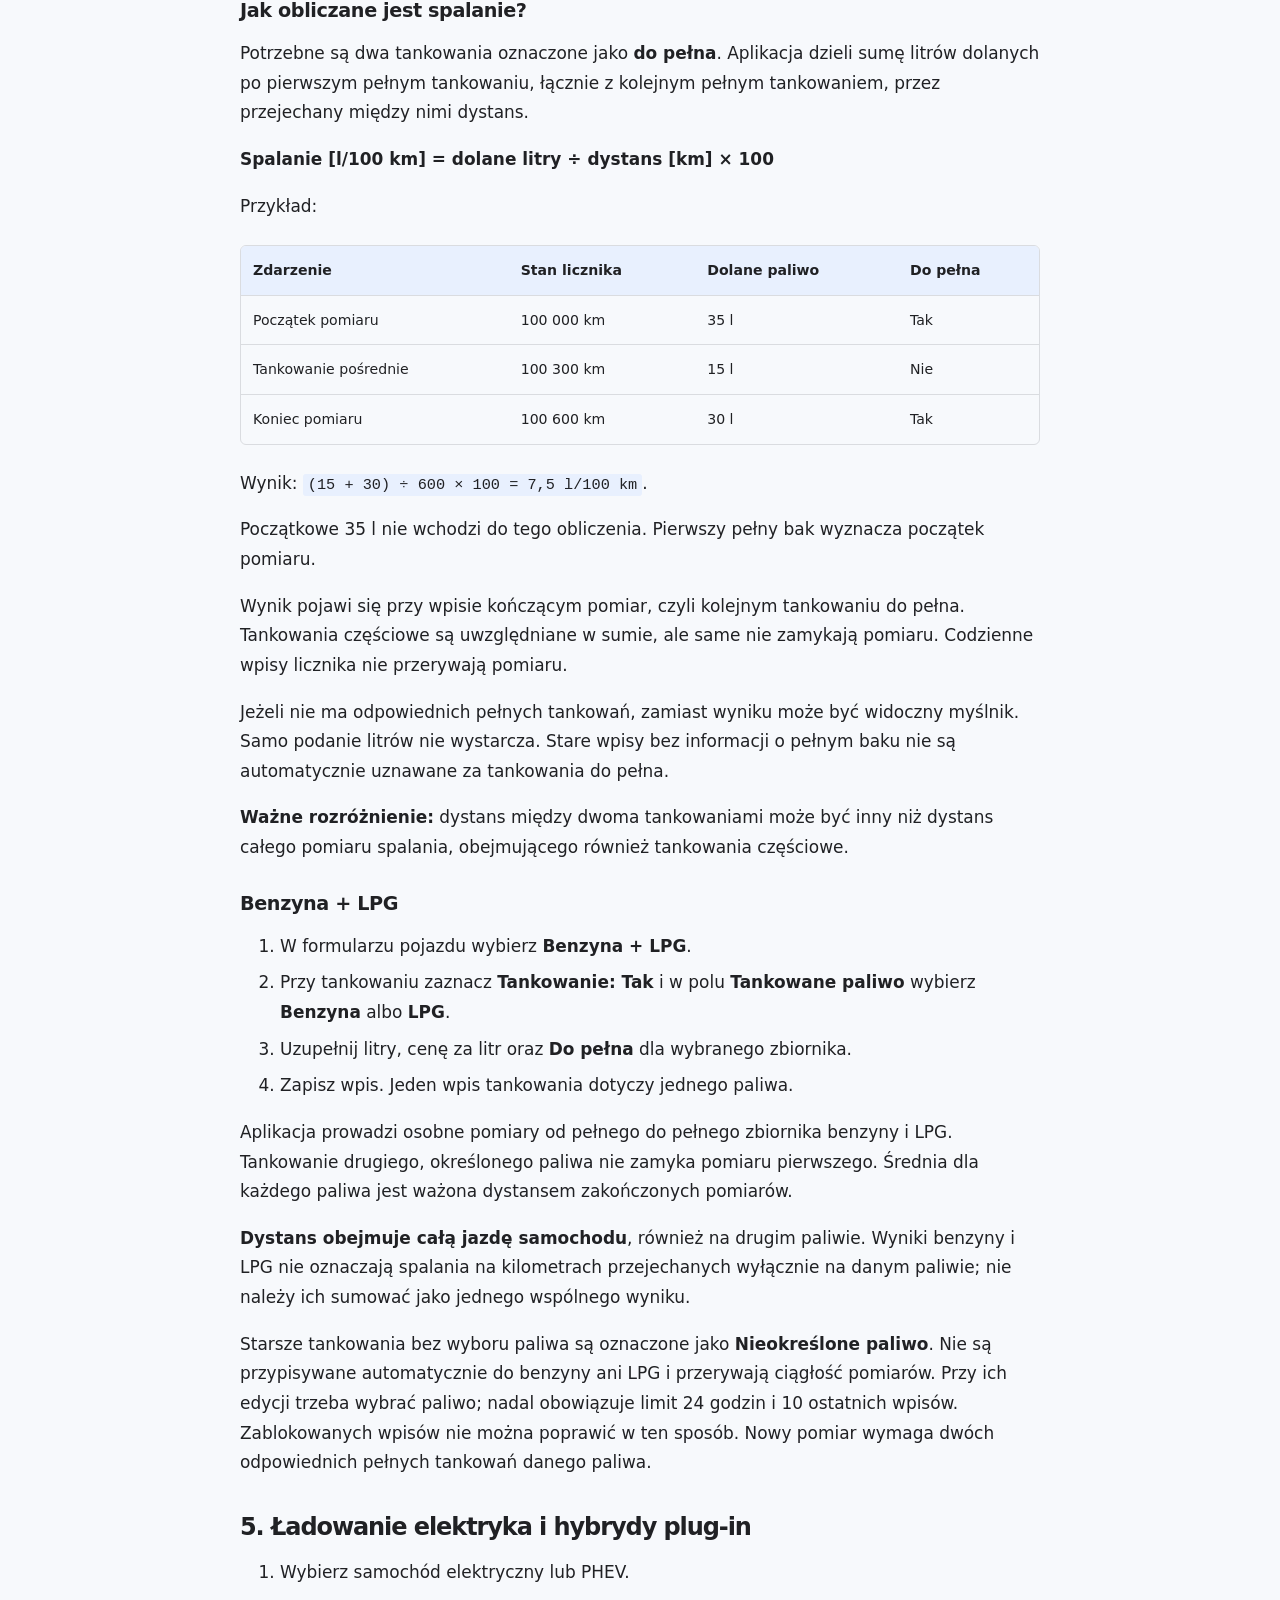
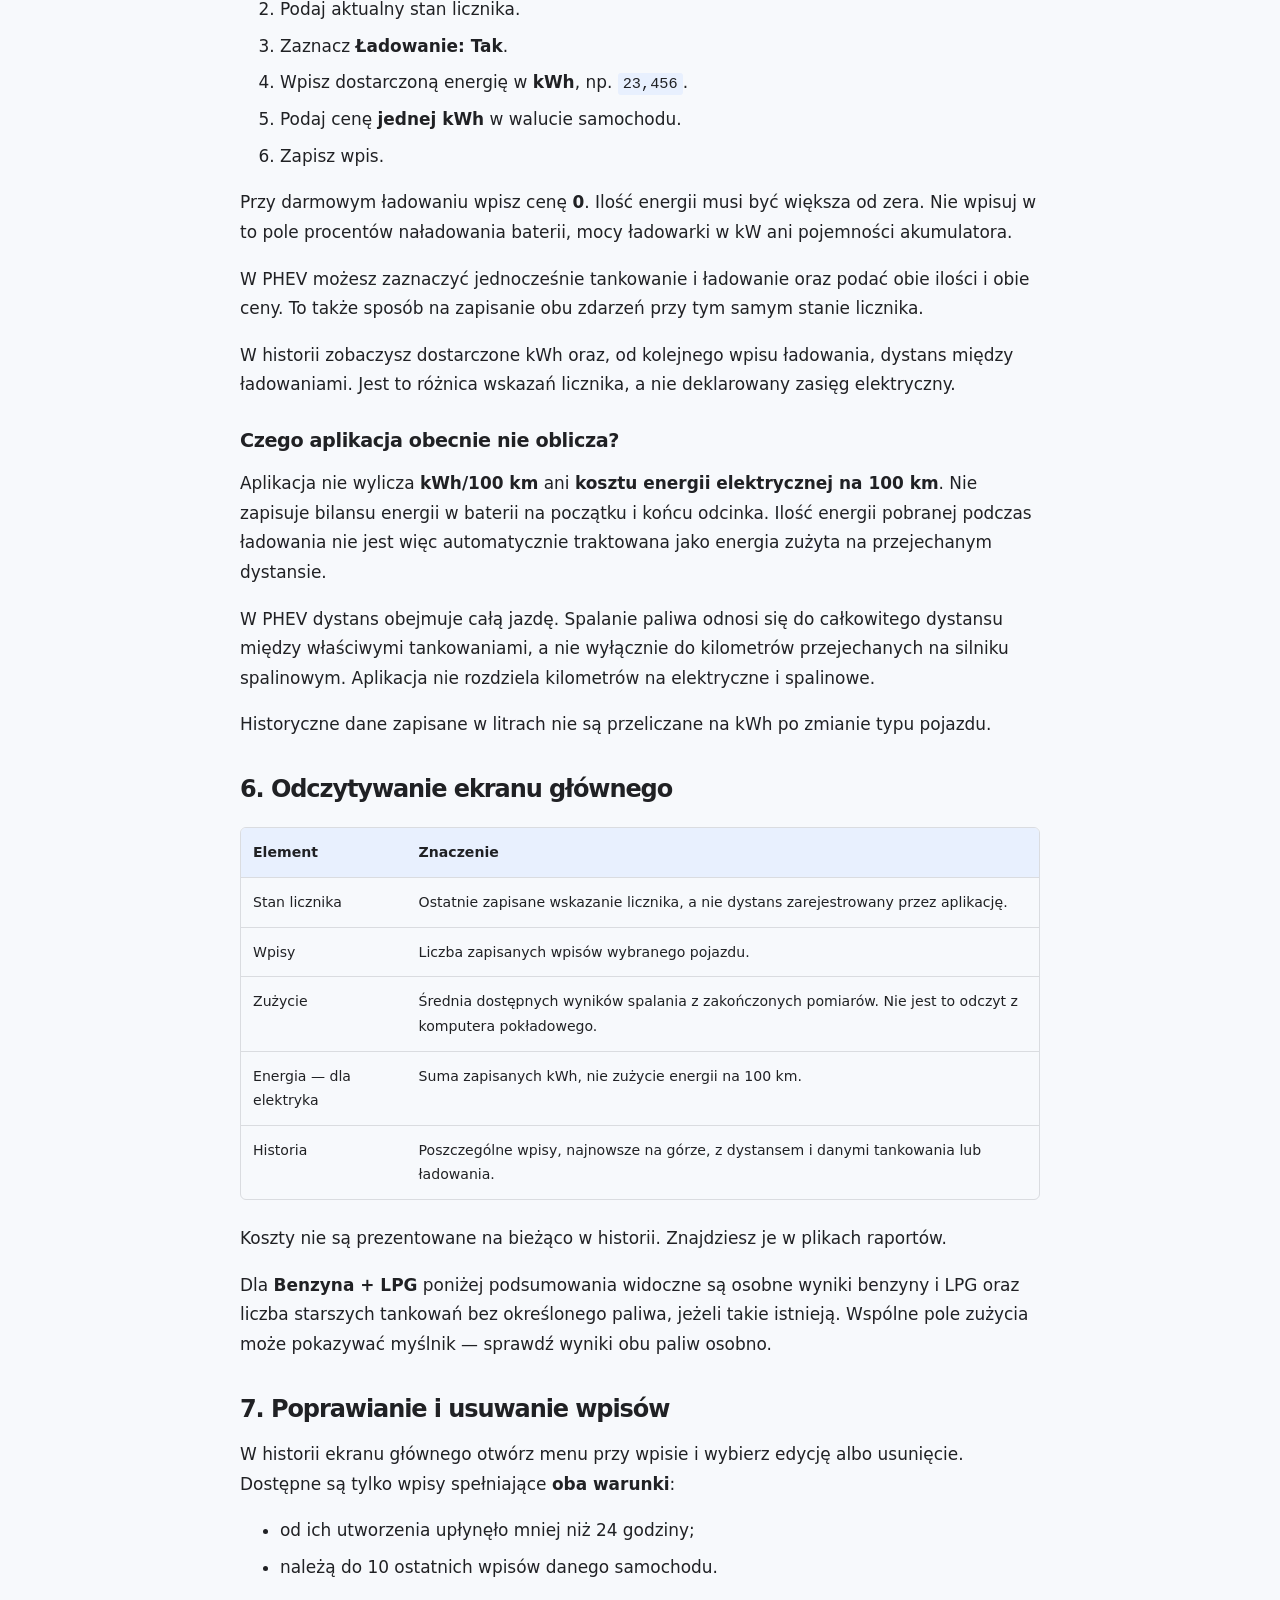
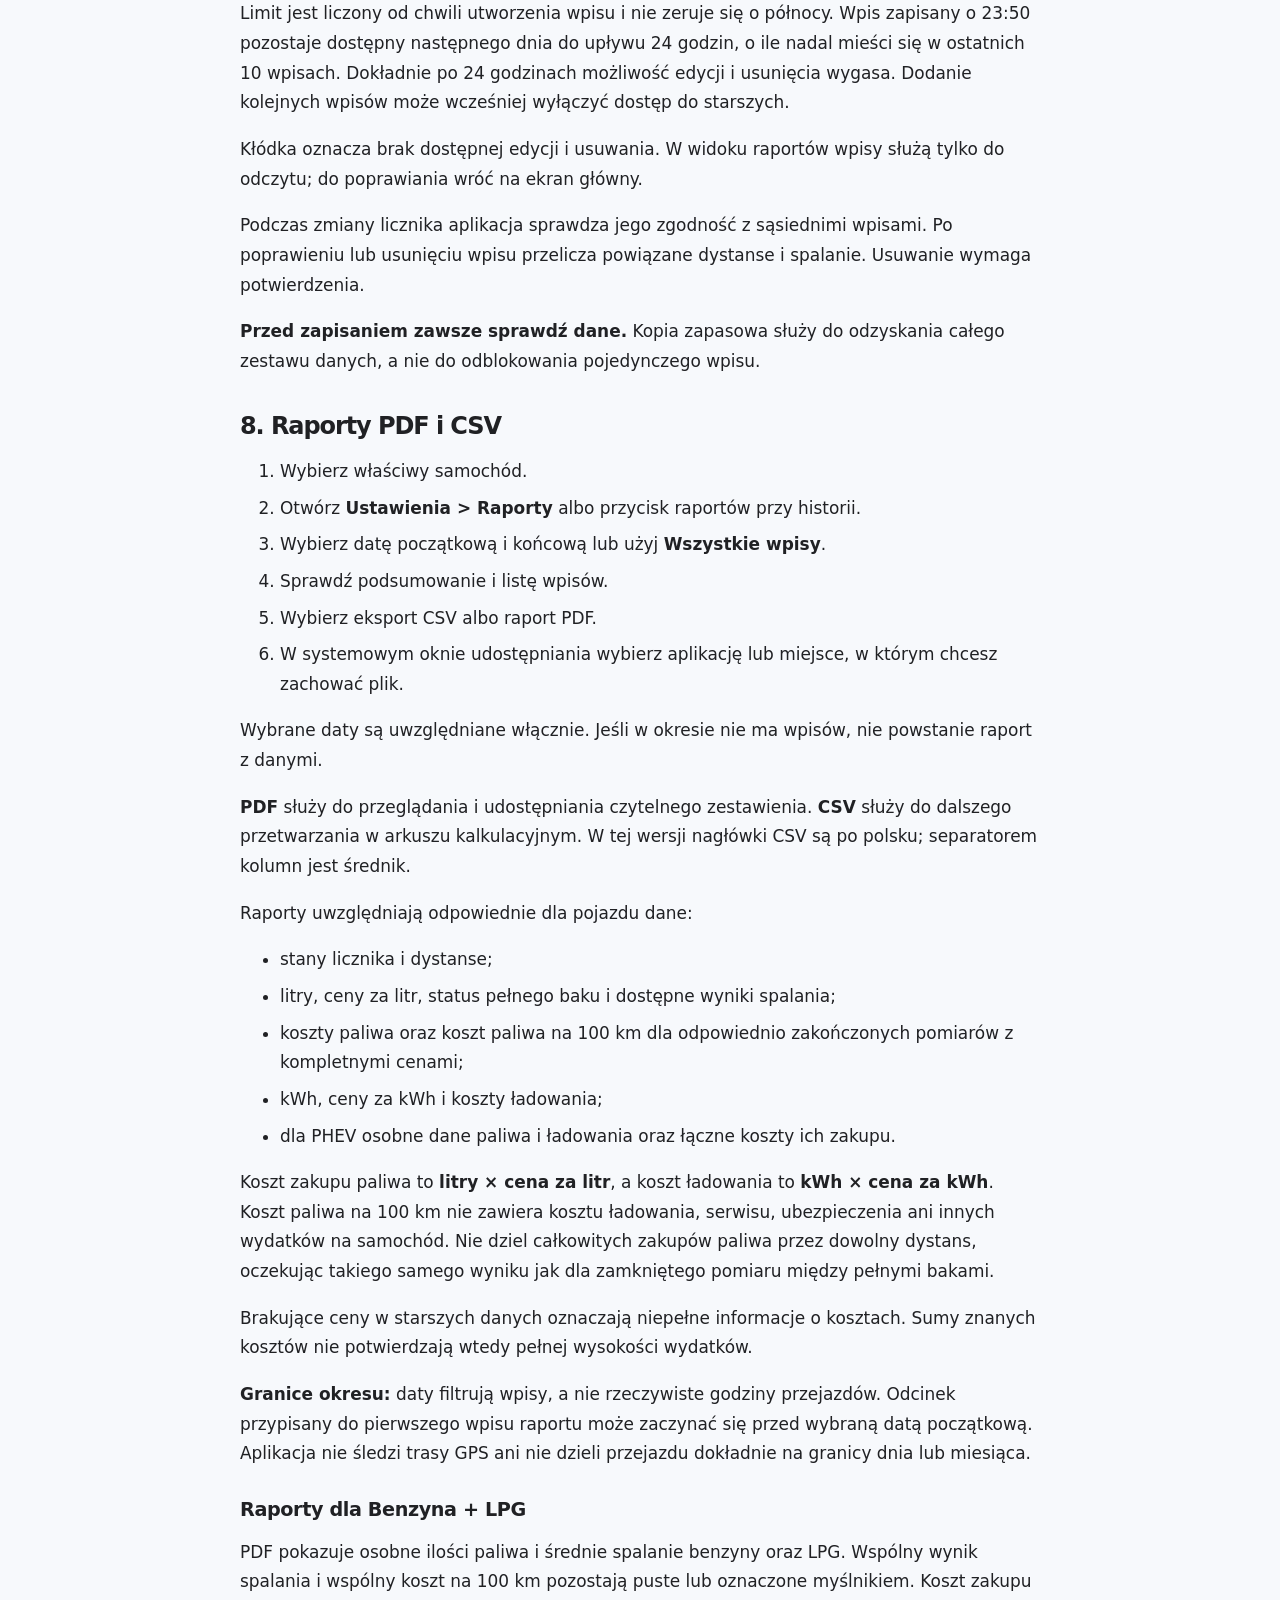
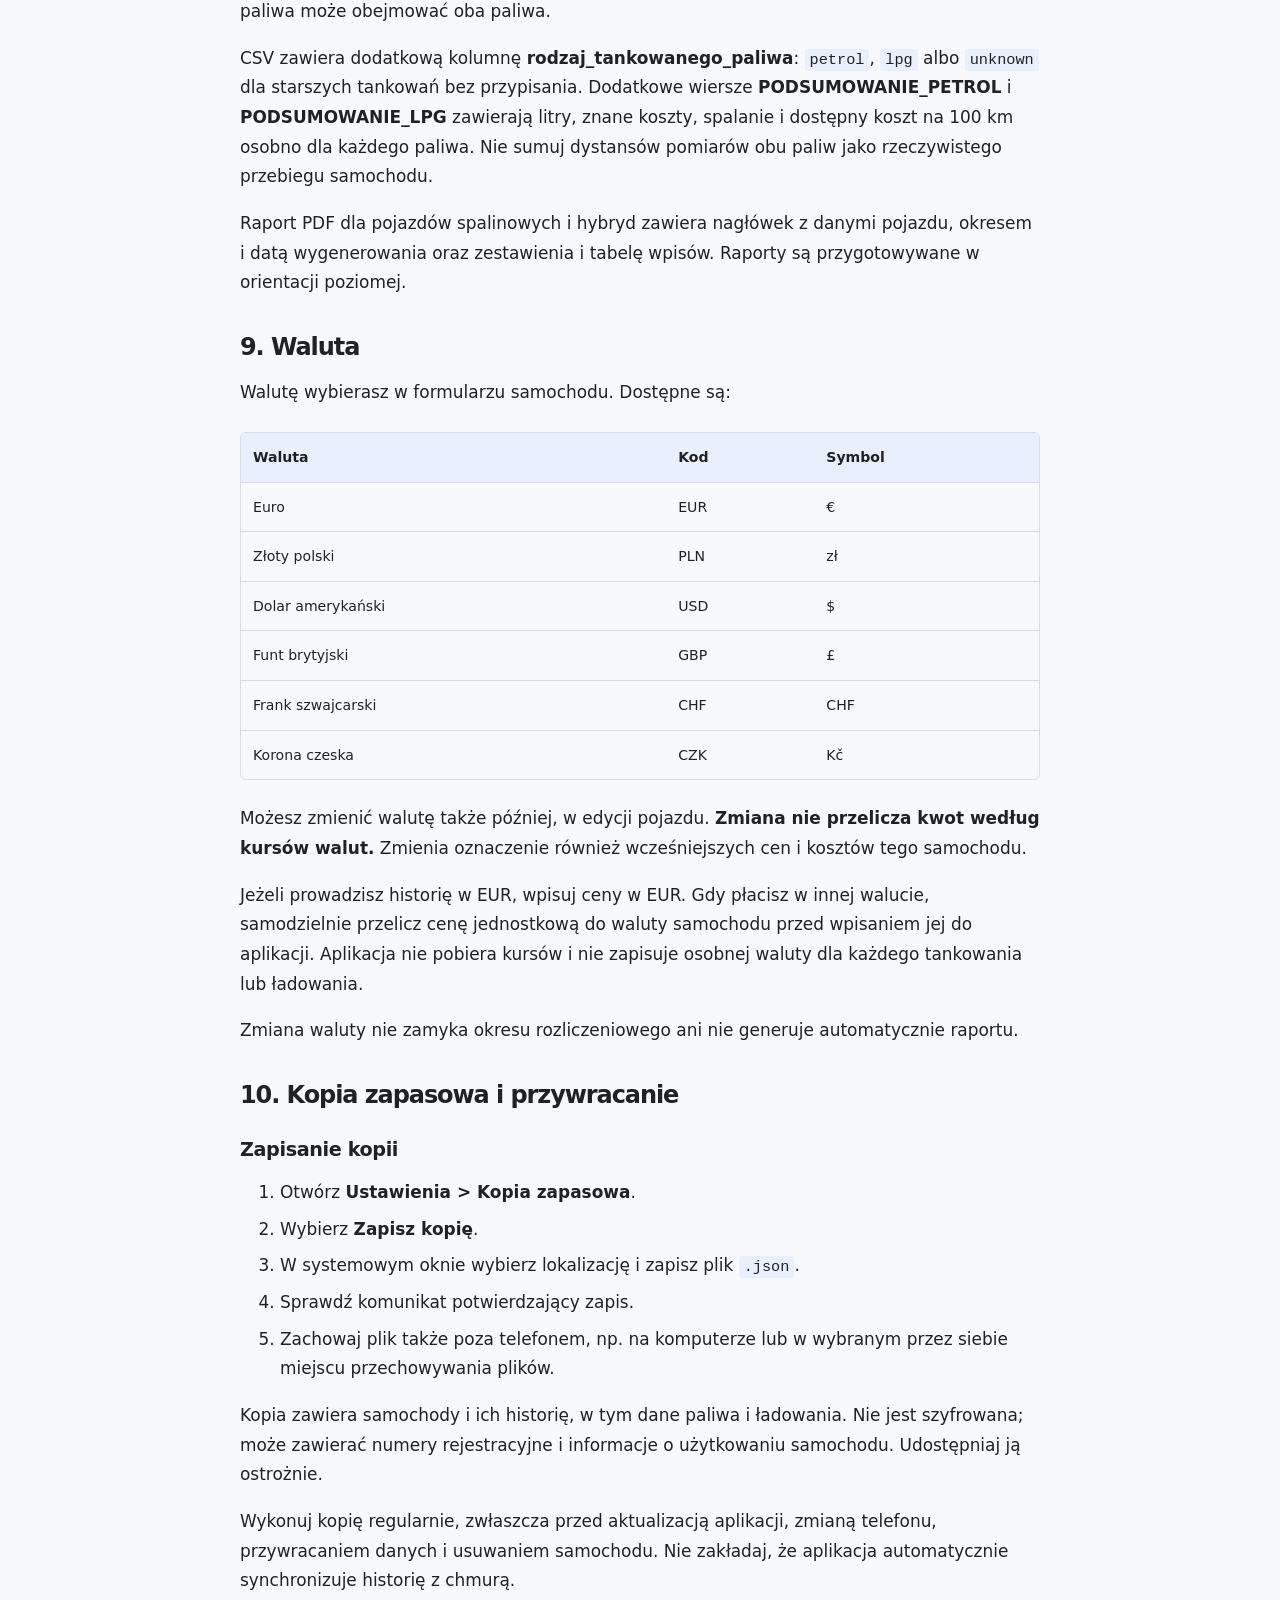
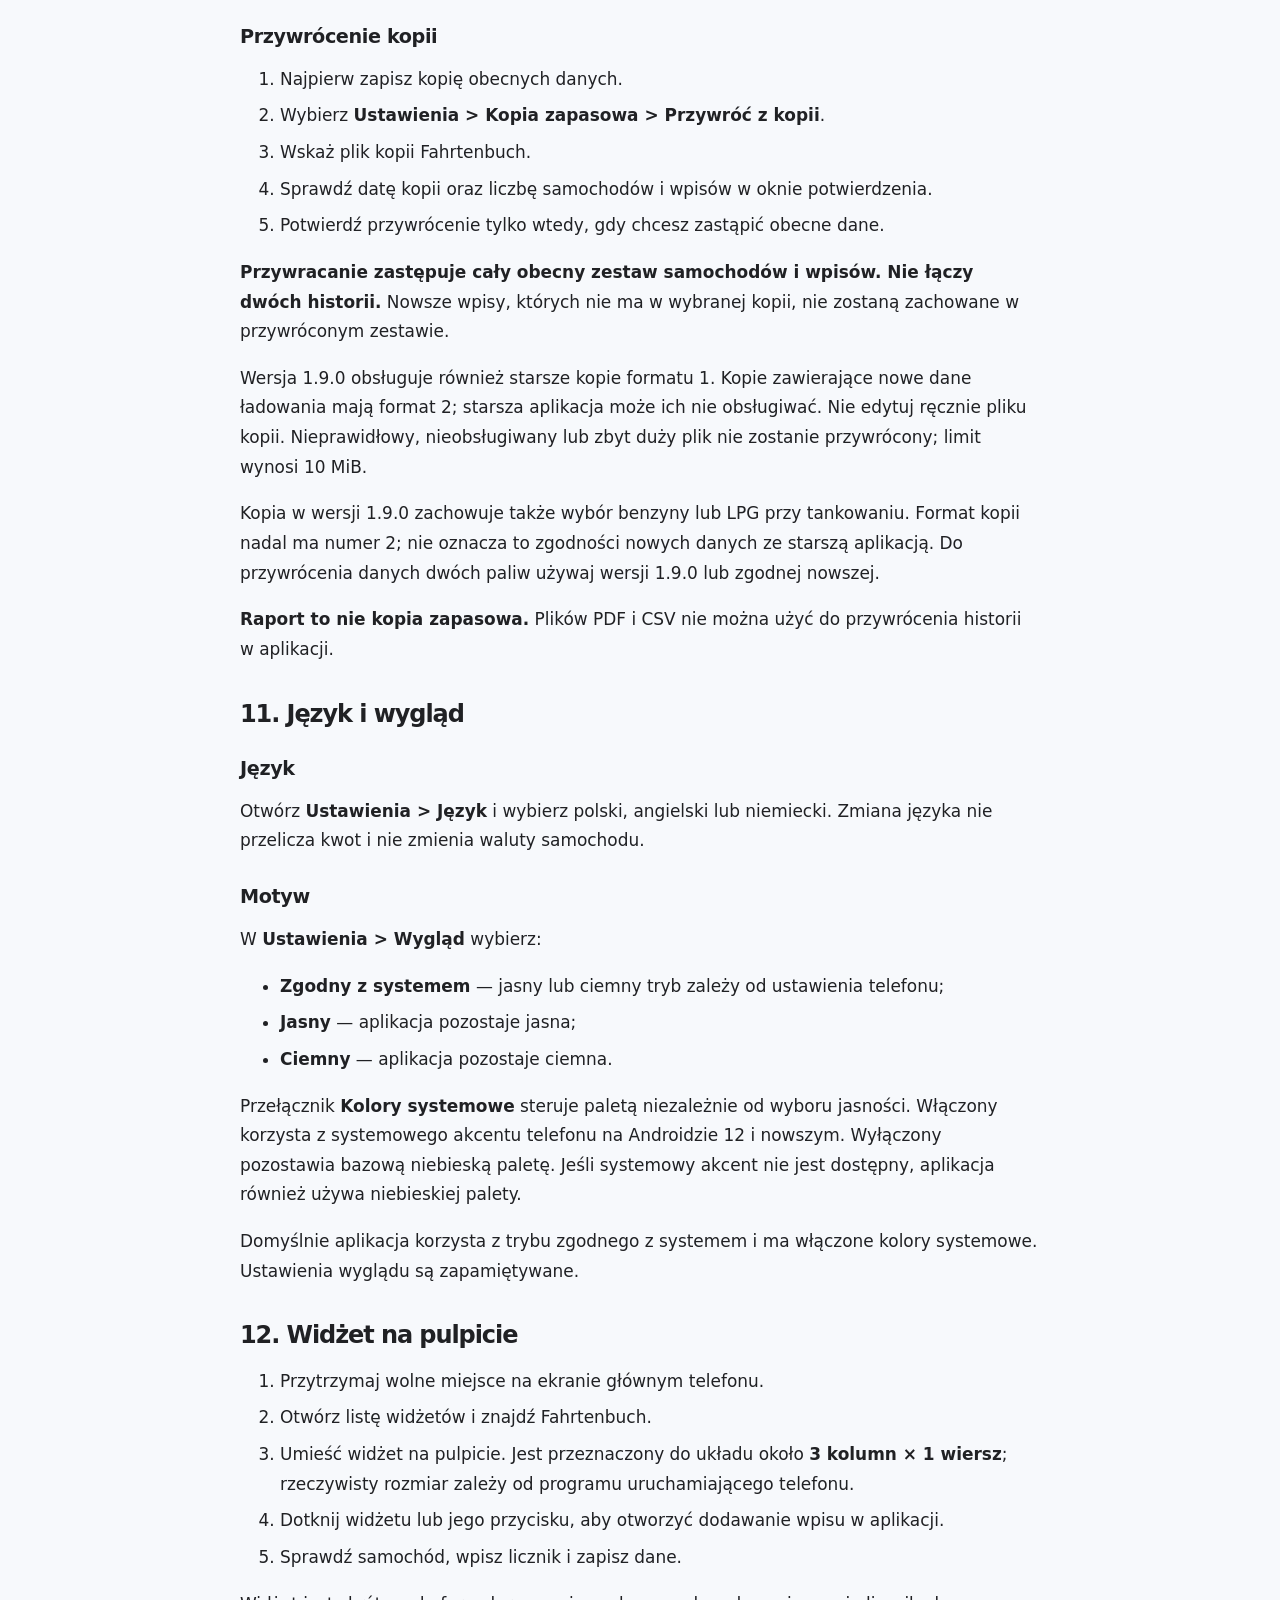
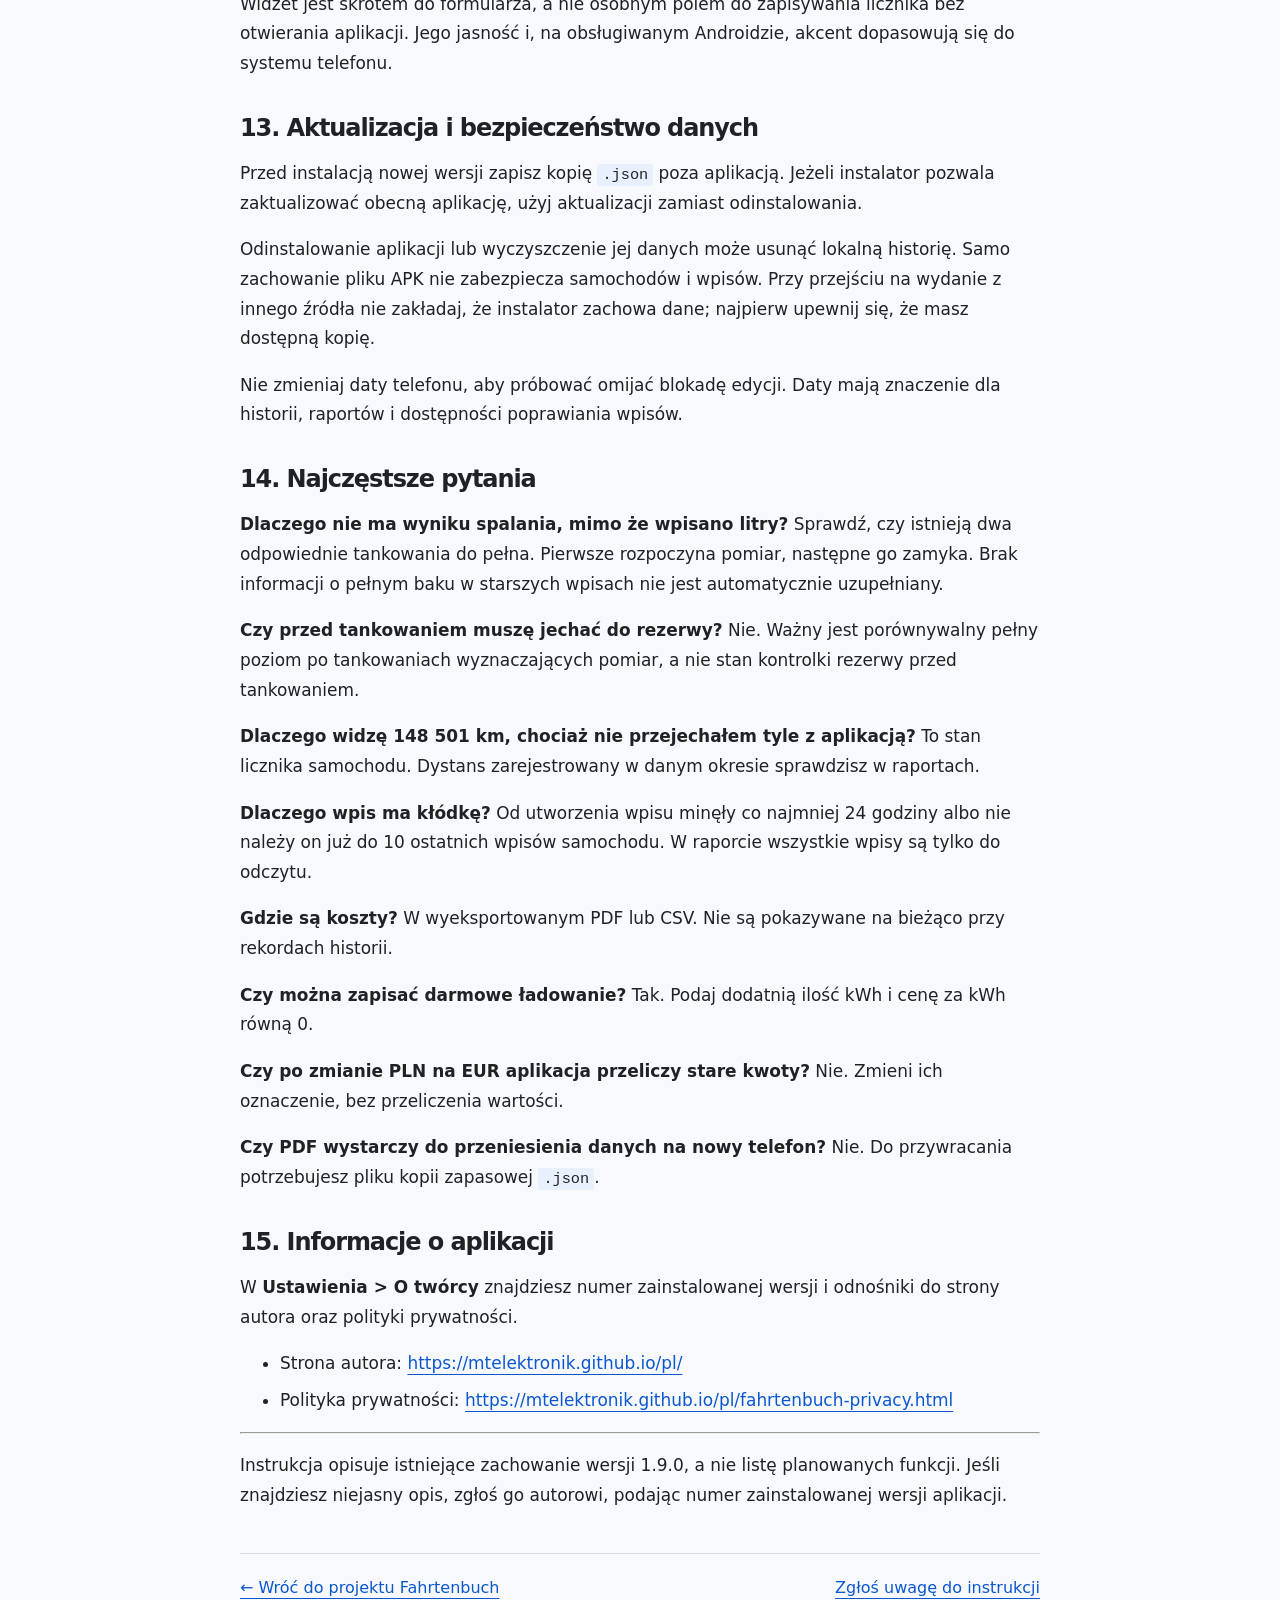
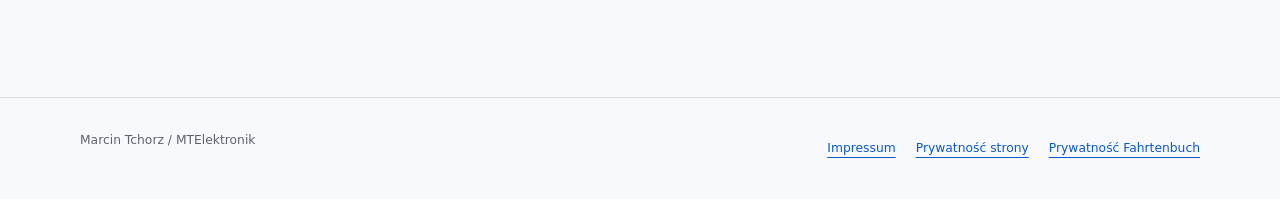
==== commit 07962672: "Add supplied MTElektronik logo and favicon across the website" ====
--- a/fahrtenbuch-instrukcja.html
+++ b/fahrtenbuch-instrukcja.html
@@ -1,5 +1,5 @@
 <!doctype html>
-<html lang="pl"><head><meta charset="utf-8"><meta name="viewport" content="width=device-width,initial-scale=1"><title>Fahrtenbuch — instrukcja obsługi 1.9.0 | MTElektronik</title><meta name="description" content="Instrukcja obsługi Fahrtenbuch 1.9.0: pojazdy, tankowania, ładowania, raporty CSV/PDF i kopie zapasowe."><link rel="canonical" href="https://mtelektronik.github.io/fahrtenbuch-instrukcja.html"><link rel="icon" href="assets/favicon.svg" type="image/svg+xml"><link rel="stylesheet" href="assets/style.css"><script src="assets/site-text.js" defer></script><script src="assets/app.js" defer></script></head><body data-page="manual"><a class="skip" href="#main">Przejdź do treści</a><header class="header"><div class="wrap nav"><a class="brand" href="index.html"><span class="mark" aria-hidden="true">M</span><span>MTElektronik<span class="brand-caption">PROJEKTY / NOTATKI</span></span></a><nav aria-label="Nawigacja główna"><a href="index.html#projects">Projekty</a><a href="index.html#contact">Kontakt</a></nav><label class="language"><span class="sr-only">Język</span><select id="lang" aria-label="Język"><option value="pl" selected>Polski</option><option value="de">Deutsch</option><option value="en">English</option></select></label></div></header><main id="main" class="wrap article manual"><header class="article-header"><a class="text-link" href="index.html#projects">← Wróć do projektu</a><p class="eyebrow">FAHRTENBUCH / DOKUMENTACJA PL</p><h1>Fahrtenbuch — instrukcja obsługi</h1><p class="notice">Instrukcja dla aplikacji Android 1.9.0. Wydanie polskie.</p><a class="text-link" download href="docs/fahrtenbuch-instrukcja-1.9.0-pl.md">Pobierz instrukcję</a></header><nav class="manual-toc" aria-label="Spis treści"><h2>Spis treści</h2><ol><li><a href="#manual-section-2">Szybki start</a></li><li><a href="#manual-section-3">Dodanie samochodu</a></li><li><a href="#manual-section-6">Codzienny wpis bez tankowania lub ładowania</a></li><li><a href="#manual-section-7">Tankowanie</a></li><li><a href="#manual-section-11">Ładowanie elektryka i hybrydy plug-in</a></li><li><a href="#manual-section-13">Odczytywanie ekranu głównego</a></li><li><a href="#manual-section-14">Poprawianie i usuwanie wpisów</a></li><li><a href="#manual-section-15">Raporty PDF i CSV</a></li><li><a href="#manual-section-17">Waluta</a></li><li><a href="#manual-section-18">Kopia zapasowa i przywracanie</a></li><li><a href="#manual-section-21">Język i wygląd</a></li><li><a href="#manual-section-24">Widżet na pulpicie</a></li><li><a href="#manual-section-25">Aktualizacja i bezpieczeństwo danych</a></li><li><a href="#manual-section-26">Najczęstsze pytania</a></li><li><a href="#manual-section-27">Informacje o aplikacji</a></li></ol></nav><article class="article-body"><p><strong>Instrukcja obsługi • aplikacja Android 1.9.0 • wydanie PL • 06.11.2026</strong></p>
+<html lang="pl"><head><meta charset="utf-8"><meta name="viewport" content="width=device-width,initial-scale=1"><title>Fahrtenbuch — instrukcja obsługi 1.9.0 | MTElektronik</title><meta name="description" content="Instrukcja obsługi Fahrtenbuch 1.9.0: pojazdy, tankowania, ładowania, raporty CSV/PDF i kopie zapasowe."><link rel="canonical" href="https://mtelektronik.github.io/fahrtenbuch-instrukcja.html"><link rel="icon" href="assets/favicon-mtelektronik.png" type="image/png"><link rel="apple-touch-icon" href="assets/favicon-mtelektronik.png"><link rel="stylesheet" href="assets/style.css"><script src="assets/site-text.js" defer></script><script src="assets/app.js" defer></script></head><body data-page="manual"><a class="skip" href="#main">Przejdź do treści</a><header class="header"><div class="wrap nav"><a class="brand" href="index.html"><img class="brand-logo" src="assets/logo-mtelektronik.png" width="552" height="171" alt="MTElektronik"></a><nav aria-label="Nawigacja główna"><a href="index.html#projects">Projekty</a><a href="index.html#contact">Kontakt</a></nav><label class="language"><span class="sr-only">Język</span><select id="lang" aria-label="Język"><option value="pl" selected>Polski</option><option value="de">Deutsch</option><option value="en">English</option></select></label></div></header><main id="main" class="wrap article manual"><header class="article-header"><a class="text-link" href="index.html#projects">← Wróć do projektu</a><p class="eyebrow">FAHRTENBUCH / DOKUMENTACJA PL</p><h1>Fahrtenbuch — instrukcja obsługi</h1><p class="notice">Instrukcja dla aplikacji Android 1.9.0. Wydanie polskie.</p><a class="text-link" download href="docs/fahrtenbuch-instrukcja-1.9.0-pl.md">Pobierz instrukcję</a></header><nav class="manual-toc" aria-label="Spis treści"><h2>Spis treści</h2><ol><li><a href="#manual-section-2">Szybki start</a></li><li><a href="#manual-section-3">Dodanie samochodu</a></li><li><a href="#manual-section-6">Codzienny wpis bez tankowania lub ładowania</a></li><li><a href="#manual-section-7">Tankowanie</a></li><li><a href="#manual-section-11">Ładowanie elektryka i hybrydy plug-in</a></li><li><a href="#manual-section-13">Odczytywanie ekranu głównego</a></li><li><a href="#manual-section-14">Poprawianie i usuwanie wpisów</a></li><li><a href="#manual-section-15">Raporty PDF i CSV</a></li><li><a href="#manual-section-17">Waluta</a></li><li><a href="#manual-section-18">Kopia zapasowa i przywracanie</a></li><li><a href="#manual-section-21">Język i wygląd</a></li><li><a href="#manual-section-24">Widżet na pulpicie</a></li><li><a href="#manual-section-25">Aktualizacja i bezpieczeństwo danych</a></li><li><a href="#manual-section-26">Najczęstsze pytania</a></li><li><a href="#manual-section-27">Informacje o aplikacji</a></li></ol></nav><article class="article-body"><p><strong>Instrukcja obsługi • aplikacja Android 1.9.0 • wydanie PL • 06.11.2026</strong></p>
 <p>Fahrtenbuch służy do zapisywania stanów licznika, tankowań i ładowań. Na podstawie wpisów pokazuje historię pojazdu, dystanse oraz możliwe do obliczenia zużycie paliwa. Koszty można sprawdzić w eksportowanych raportach PDF i CSV.</p>
 <p>Instrukcja opisuje obecną wersję aplikacji. Nazwy niektórych przycisków mogą być zapisane bez polskich znaków.</p>
 <h3 id="manual-section-1">Co zmieniło się w wersji 1.9.0 (build 11)?</h3>
--- a/assets/style.css
+++ b/assets/style.css
@@ -1,6 +1,6 @@
-:root{color-scheme:light dark;--bg:#f5f4ef;--panel:#fffefa;--text:#202d2d;--muted:#596461;--line:#d8dcd5;--accent:#215d56;--soft:#e4ebe1;--warn:#fff3d9;--warnline:#a6772c}
+:root{color-scheme:light dark;--bg:#f7f9fc;--panel:#ffffff;--text:#202124;--muted:#5f6368;--line:#dadce0;--accent:#0b57d0;--soft:#e8f0fe;--warn:#fef7e0;--warnline:#b88713}
 *{box-sizing:border-box}html{scroll-behavior:smooth;scroll-padding-top:24px}body{margin:0;background:var(--bg);color:var(--text);font:16px/1.75 system-ui,-apple-system,"Segoe UI",sans-serif}a{color:var(--accent);text-underline-offset:5px}a:hover{text-decoration-thickness:2px}a:focus-visible,select:focus-visible{outline:3px solid var(--accent);outline-offset:5px}svg{display:block}.wrap{width:min(1120px,calc(100% - 64px));margin-inline:auto}.header{border-bottom:1px solid var(--line)}.nav{min-height:100px;display:flex;align-items:center;gap:28px;justify-content:space-between}.brand{display:flex;align-items:center;gap:12px;color:var(--text);font-size:1.18rem;font-weight:800;letter-spacing:-.04em;text-decoration:none;white-space:nowrap;line-height:1.25}.mark{display:grid;place-items:center;background:var(--accent);color:#fff;border-radius:10px;width:42px;height:44px;font-size:1.55rem}.brand-caption{display:block;margin-top:6px;font-size:.58rem;font-weight:650;letter-spacing:.17em;color:var(--muted)}.nav nav{display:flex;gap:27px}.nav nav a{display:flex;align-items:center;min-height:44px;color:var(--text);text-decoration:none;font-size:.88rem}.nav nav a:hover{color:var(--accent);text-decoration:underline}.language select{background:var(--panel);color:var(--text);border:1px solid var(--line);border-radius:6px;min-height:44px;padding:7px;font:inherit;font-size:.83rem}.hero{padding-block:92px 94px;display:grid;grid-template-columns:minmax(0,1.8fr) minmax(260px,1fr);gap:72px;align-items:center}.eyebrow{font-size:.7rem;letter-spacing:.17em;font-weight:750;color:var(--accent);margin:0 0 18px}h1,h2,h3{line-height:1.14;letter-spacing:-.045em;text-wrap:balance}h1{font-family:Georgia,"Times New Roman",serif;font-weight:500;font-size:clamp(2.65rem,5.2vw,4.6rem);margin:20px 0 24px}h2{font-size:clamp(1.8rem,3vw,2.45rem);font-weight:650;margin:0}h3{font-size:1.7rem;font-weight:650;margin:14px 0}.lead{font-size:1.06rem;color:var(--muted);max-width:590px}.hero-actions{display:flex;align-items:center;flex-wrap:wrap;gap:22px;margin-top:30px}.button{display:inline-flex;align-items:center;justify-content:center;min-height:48px;background:var(--accent);color:#fff;border:1px solid var(--accent);border-radius:6px;padding:11px 19px;text-decoration:none;font-size:.88rem;font-weight:650}.button:hover{filter:brightness(1.12)}.text-link{font-weight:650;font-size:.9rem;text-decoration:none;display:inline-block;padding-block:8px}.text-link:hover{text-decoration:underline}.hero-note{background:var(--soft);padding:27px 29px;border:1px solid var(--line);border-radius:8px;transform:rotate(1deg)}.note-top{display:flex;justify-content:space-between;align-items:baseline;gap:10px}.note-top .eyebrow{font-size:.64rem}.note-number{color:var(--muted);font:italic 1rem Georgia,serif}.note-symbol{color:var(--accent);padding:7px 16px 24px}.note-symbol svg{width:100%;height:145px}.note-kicker{font-size:.64rem;letter-spacing:.13em;font-weight:700;color:var(--muted);margin:8px 0}.hero-note h2{font-size:1.8rem}.hero-note>p:not(.note-kicker){font-size:.9rem;line-height:1.6;color:var(--muted);margin-bottom:5px}.section{padding-block:62px;border-top:1px solid var(--line)}.sectionhead{display:flex;align-items:center;justify-content:space-between;gap:24px}.sectionhead .eyebrow{margin-bottom:12px}.section-intro{color:var(--muted);max-width:690px;margin:22px 0 34px}.rss-link{font-size:.83rem}.post-list{border-top:1px solid var(--line)}.post-card{padding:28px 0 14px;max-width:820px}.post-card+.post-card{margin-top:16px;border-top:1px solid var(--line)}.post-meta{display:flex;gap:20px;flex-wrap:wrap;font-size:.74rem;color:var(--muted)}.post-meta>span{color:var(--accent);font-weight:650}.post-card h3{font-family:Georgia,"Times New Roman",serif;font-weight:500;font-size:1.9rem}.post-card h3 a{color:var(--text);text-decoration:none}.post-card h3 a:hover{text-decoration:underline}.post-card p{color:var(--muted);margin-bottom:3px}.section-index{font:italic 2rem Georgia,serif;color:var(--muted)}.appcard{display:grid;grid-template-columns:150px minmax(0,1fr);gap:42px;background:var(--panel);border:1px solid var(--line);border-radius:8px;padding:36px;margin-top:30px}.project-label{border-right:1px solid var(--line);padding-right:32px}.appicon{width:94px;height:94px;border-radius:20px;background:var(--soft);color:var(--accent);display:grid;place-items:center}.appicon svg{width:60px}.project-platform{display:block;font-size:.63rem;letter-spacing:.15em;color:var(--muted);margin-top:18px}.pill{display:inline-block;font-size:.72rem;color:var(--accent);background:var(--soft);padding:3px 10px;border-radius:4px;font-weight:650}.appcard p,.two p{color:var(--muted)}.features{display:grid;grid-template-columns:repeat(2,minmax(0,1fr));gap:8px 28px;padding-left:20px;font-size:.92rem}.subtle{font-size:.84rem;color:var(--muted)}.two{display:grid;grid-template-columns:1fr 1.6fr;gap:64px}.two p:first-child{margin-top:0}.two .about-lead{font-family:Georgia,"Times New Roman",serif;font-size:1.6rem;line-height:1.45;color:var(--text)}.secondary{background:transparent;color:var(--accent);margin-top:10px}.notice,.warning{padding:15px 18px;border-radius:6px;border:1px solid var(--warnline);background:var(--warn);color:#69440d}.footer{margin-top:15px;border-top:1px solid var(--line);padding:32px 0;color:var(--muted);font-size:.77rem}.foot{display:flex;justify-content:space-between;gap:24px;flex-wrap:wrap}.footer-caption{display:block;margin-top:6px;font-size:.7rem}.foot>div{display:flex;flex-wrap:wrap;align-items:center;gap:6px 20px}.foot a{padding-block:8px}.legal,.article{max-width:800px;min-height:65vh;padding-block:62px 80px}.legal h1,.article h1{font-size:clamp(2.1rem,4.4vw,3.6rem)}.legal h2,.article h2{font-size:1.5rem;margin-top:36px}.legal p,.article p{overflow-wrap:anywhere}.article-header{border-bottom:1px solid var(--line);padding-bottom:24px;margin-bottom:30px}.article-header .post-meta{margin-top:24px}.article-body{font-size:1.06rem}.article-footer{border-top:1px solid var(--line);margin-top:42px;padding-top:20px;display:flex;gap:24px;justify-content:space-between;flex-wrap:wrap}.skip{position:absolute;left:-9999px}.skip:focus{left:12px;top:12px;background:var(--panel);padding:10px;z-index:5}.sr-only{position:absolute;width:1px;height:1px;overflow:hidden;clip:rect(0,0,0,0)}
-@media(prefers-color-scheme:dark){:root{--bg:#182220;--panel:#1e2c28;--text:#edf0e9;--muted:#b8c4bb;--line:#3b4c44;--accent:#a4d5c0;--soft:#2a4035;--warn:#392e1c;--warnline:#a58650}.button,.mark{background:#a4d5c0;color:#142d24}.secondary{background:transparent;color:var(--accent)}.notice,.warning{color:#ffe0a6}}
+@media(prefers-color-scheme:dark){:root{--bg:#17191c;--panel:#202124;--text:#e8eaed;--muted:#bdc1c6;--line:#45484d;--accent:#a8c7fa;--soft:#24344d;--warn:#3c321b;--warnline:#b88713}.button,.mark{background:#a8c7fa;color:#062e6f}.secondary{background:transparent;color:var(--accent)}.notice,.warning{color:#ffe0a6}}
 @media(max-width:900px){.hero{gap:35px}.nav{gap:18px}.nav nav{gap:17px}.hero-note{padding:24px}.two{gap:36px}}
 @media(max-width:680px){.wrap{width:calc(100% - 36px)}.nav{flex-wrap:wrap;padding-block:18px;gap:16px;min-height:0}.nav nav{order:3;width:100%;justify-content:space-between;gap:8px}.nav nav a{font-size:.83rem}.hero{grid-template-columns:minmax(0,1fr);padding-block:48px;gap:32px}h1{font-size:clamp(2.5rem,10.5vw,3.8rem)}.hero-note{transform:none;padding:24px}.note-symbol{display:none}.note-top{margin-bottom:12px}.hero-note h2{font-size:1.55rem}.section{padding-block:42px}.sectionhead{flex-wrap:wrap;gap:16px}.appcard{grid-template-columns:minmax(0,1fr);padding:24px;gap:20px}.project-label{border-right:0;display:flex;align-items:center;gap:16px;padding:0}.project-platform{margin:0}.appicon{width:70px;height:70px;border-radius:14px}.appicon svg{width:48px}.features{grid-template-columns:1fr}.two{grid-template-columns:minmax(0,1fr);gap:24px}.footer{margin-top:0}.legal,.article{padding-block:36px 48px}.hero-actions{gap:10px 20px}.foot>div{gap:4px 16px}}
 @media(prefers-reduced-motion:reduce){html{scroll-behavior:auto}*,*::before,*::after{animation:none!important;transition:none!important}}
@@ -18,3 +18,9 @@
 .visitor-counter{flex-basis:100%;font-size:.72rem;color:var(--muted);font-variant-numeric:tabular-nums}
 
 .appcard .release-note strong{display:block;margin-bottom:6px}.appcard .release-note p{margin:0;color:inherit}.appcard .release-note a{font-weight:650;overflow-wrap:anywhere}
+
+/* Cool neutral surfaces and blue accents inspired by Google Play Console. */
+.header{background:var(--panel)}.hero-note{background:var(--panel);border-radius:18px;transform:none}.appcard,.manual-callout,.report-preview,.manual-toc{border-radius:18px}.pill{border-radius:20px;background:var(--soft)}.button{border-radius:24px}.visitor-counter{font-size:.82rem;line-height:1.6}.visitor-counter[data-snapshot]{color:var(--muted)}
+
+/* Supplied MTElektronik branding, preserved as original PNG assets. */
+.brand{max-width:calc(100% - 74px);flex-shrink:1}.brand-logo{display:block;width:300px;max-width:100%;height:auto;background:#fff;border-radius:10px}.nav{min-height:124px;padding-block:12px}@media(max-width:900px){.brand-logo{width:260px}}@media(max-width:680px){.brand-logo{width:250px}.nav{min-height:0;padding-block:16px}}
